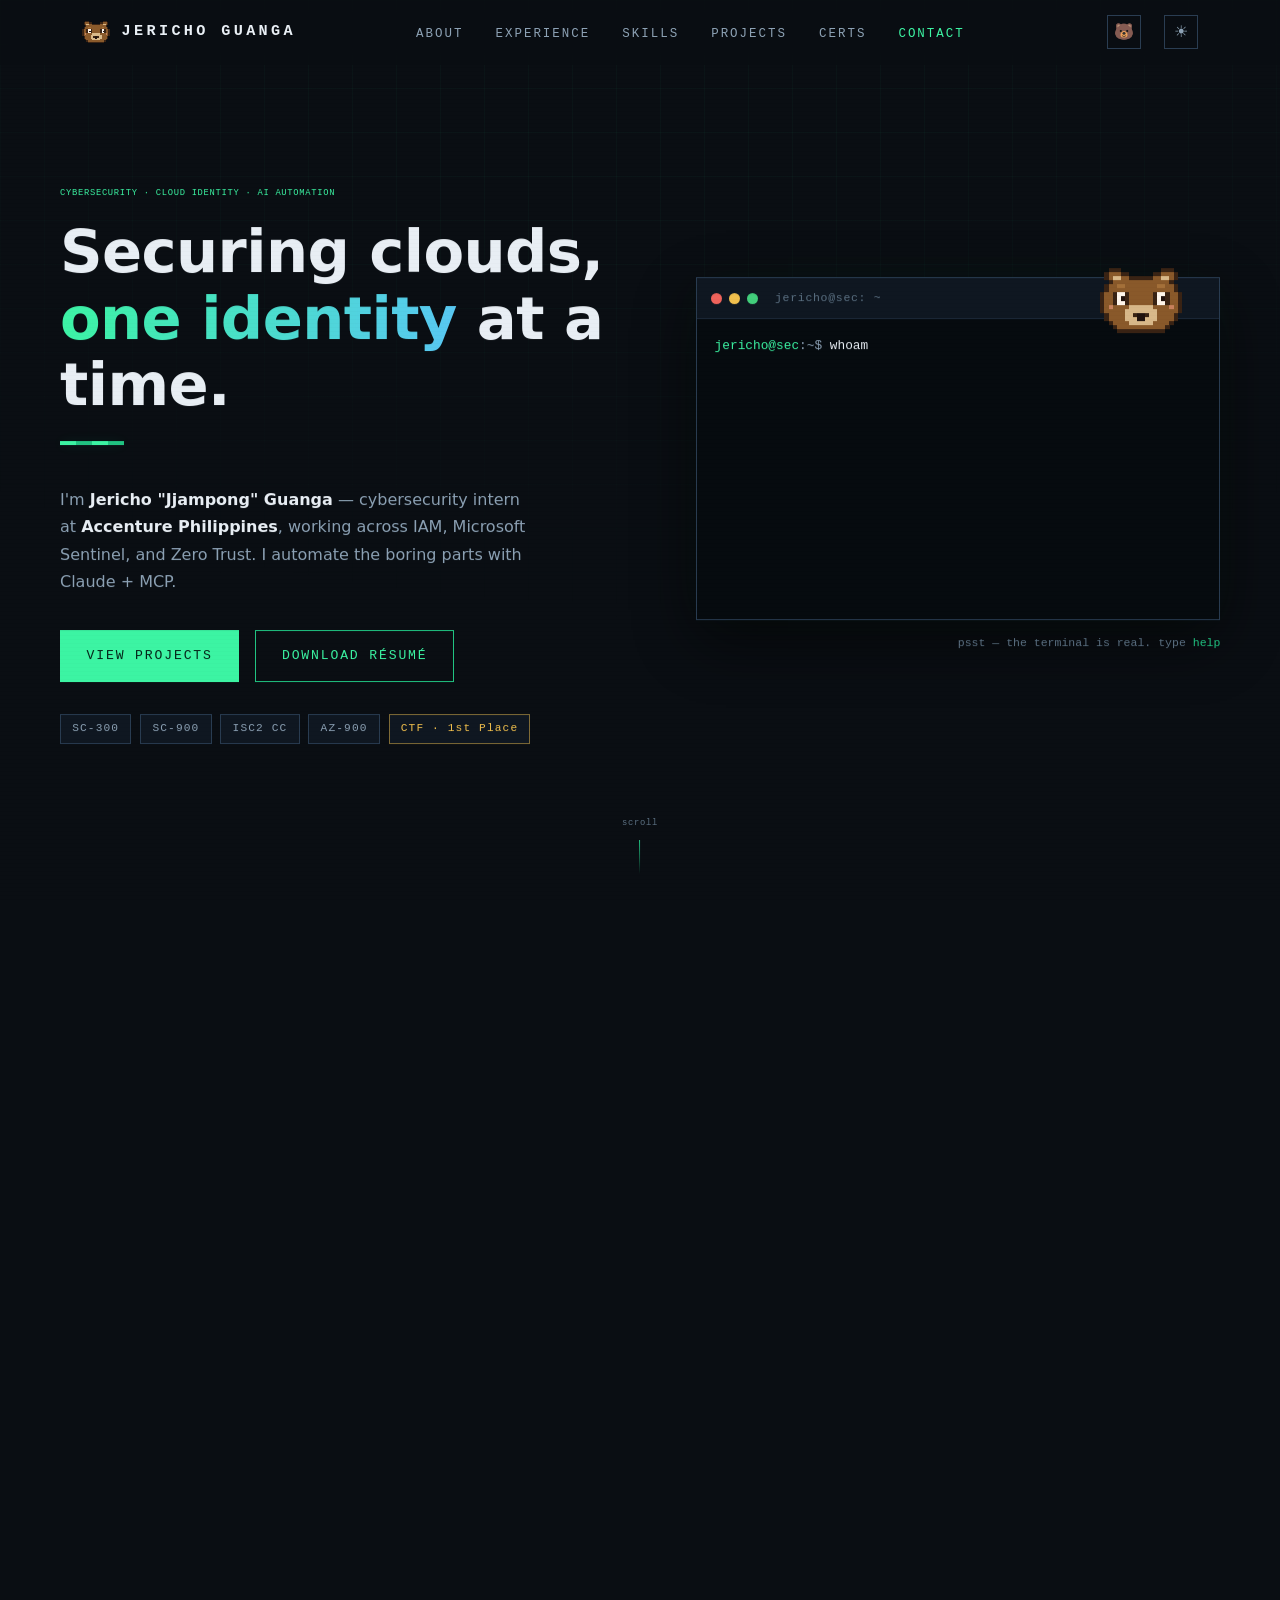
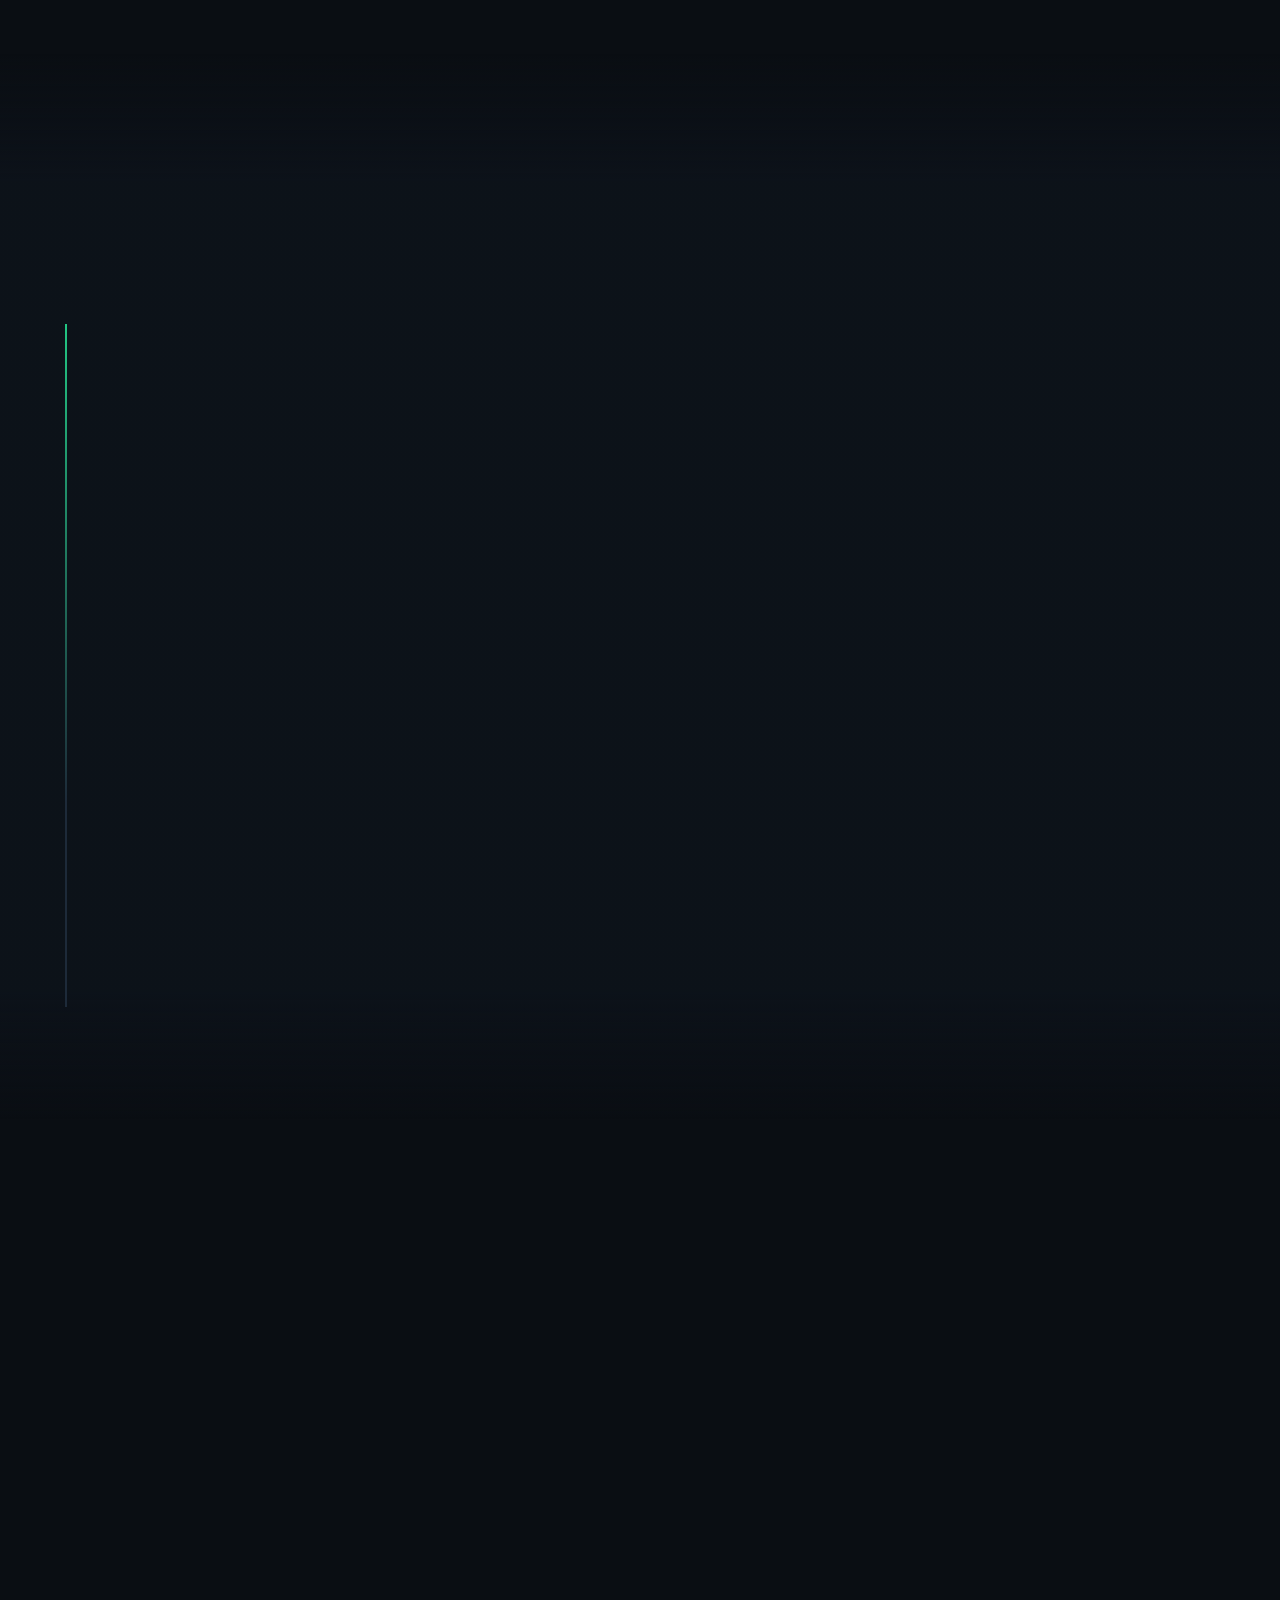
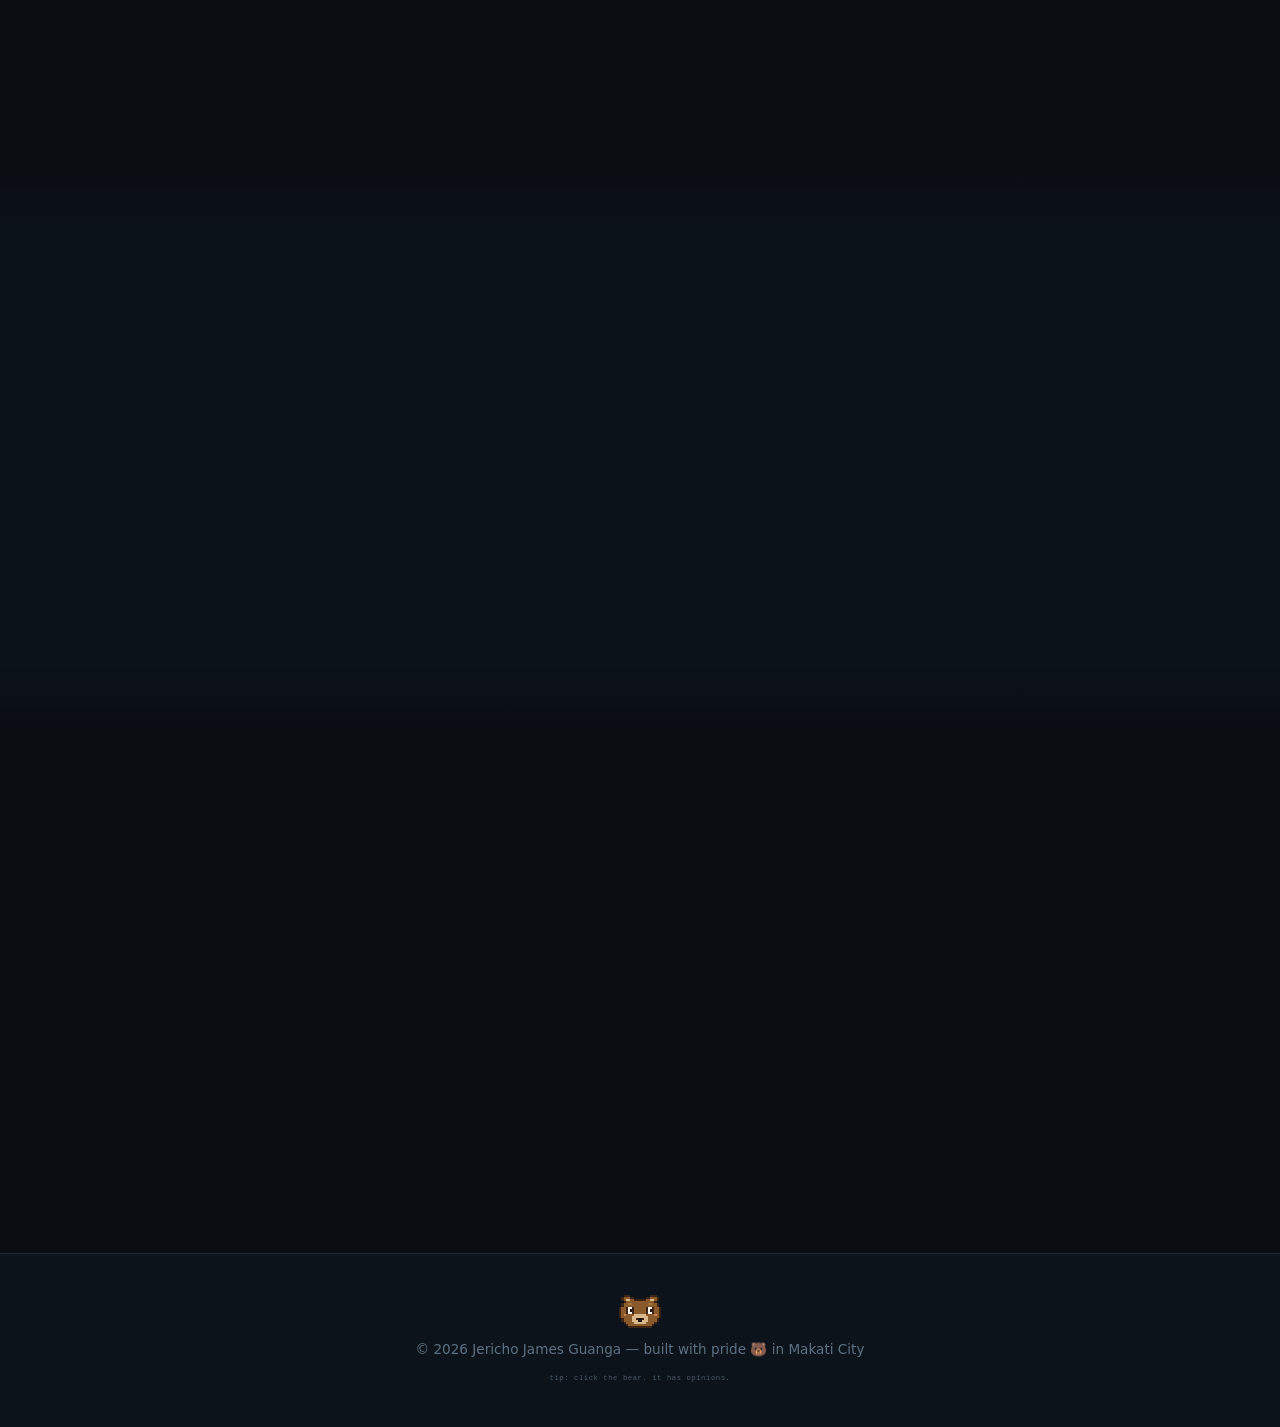
==== index.html @ cf37bfda "Update index.html" ====
<!DOCTYPE html>
<html lang="en">
<head>
  <meta charset="UTF-8" />
  <meta name="viewport" content="width=device-width, initial-scale=1.0" />

  <!-- security -->
  <meta http-equiv="Content-Security-Policy" content="default-src 'self'; script-src 'self'; style-src 'self' https://fonts.googleapis.com; font-src https://fonts.gstatic.com; img-src 'self' data: https://github.com https://avatars.githubusercontent.com; connect-src 'self'; object-src 'none'; base-uri 'self'; form-action 'none'; upgrade-insecure-requests" />
  <meta name="referrer" content="strict-origin-when-cross-origin" />

  <title>Jericho Guanga — Cybersecurity &amp; Cloud Identity</title>
  <meta name="description" content="Portfolio of Jericho James Guanga — cybersecurity professional focused on cloud identity, security operations, and AI automation. Accenture PH · Mapua University · SC-300 certified." />
  <meta name="theme-color" content="#0a0e13" />
  <link rel="canonical" href="https://newtonsuu.github.io/Portfolio_v2/" />
  <meta property="og:type" content="website" />
  <meta property="og:url" content="https://newtonsuu.github.io/Portfolio_v2/" />
  <meta property="og:title" content="Jericho Guanga — Cybersecurity Portfolio" />
  <meta property="og:description" content="Cloud identity, security operations, and AI automation. Guarded by a very serious pixel bear." />
  <meta property="og:image" content="https://github.com/newtonsuu.png?size=400" />
  <meta name="twitter:card" content="summary" />

  <link rel="preconnect" href="https://fonts.googleapis.com" />
  <link rel="preconnect" href="https://fonts.gstatic.com" crossorigin />
  <link href="https://fonts.googleapis.com/css2?family=Space+Grotesk:wght@300;400;500;600;700&family=JetBrains+Mono:ital,wght@0,400;0,500;0,700;1,400&family=Press+Start+2P&display=swap" rel="stylesheet" />

  <link rel="icon" id="favicon" href="data:image/svg+xml,%3Csvg xmlns='http://www.w3.org/2000/svg' viewBox='0 0 8 8' shape-rendering='crispEdges'%3E%3Crect x='0' y='0' width='2' height='2' fill='%238a5a2b'/%3E%3Crect x='6' y='0' width='2' height='2' fill='%238a5a2b'/%3E%3Crect x='1' y='1' width='6' height='6' fill='%238a5a2b'/%3E%3Crect x='2' y='4' width='4' height='3' fill='%23d9b98a'/%3E%3Crect x='2' y='3' width='1' height='1' fill='%23221410'/%3E%3Crect x='5' y='3' width='1' height='1' fill='%23221410'/%3E%3Crect x='3' y='5' width='2' height='1' fill='%23221410'/%3E%3C/svg%3E" />

  <link rel="stylesheet" href="styles.css" />
</head>
<body>

  <a class="skip-link" href="#about">Skip to content</a>

  <!-- ambient background -->
  <div class="bg-grid" aria-hidden="true"></div>
  <canvas id="particles" aria-hidden="true"></canvas>
  <div class="scanline" aria-hidden="true"></div>

  <!-- ============ NAVBAR ============ -->
  <header class="navbar" id="navbar">
    <nav class="nav-inner">
      <a href="#top" class="nav-logo">
        <span class="nav-crab" id="navCrab" aria-hidden="true"></span>
        <span class="nav-name">JERICHO&nbsp;GUANGA</span>
      </a>
      <ul class="nav-links">
        <li><a href="#about">About</a></li>
        <li><a href="#experience">Experience</a></li>
        <li><a href="#skills">Skills</a></li>
        <li><a href="#projects">Projects</a></li>
        <li><a href="#certs">Certs</a></li>
        <li><a href="#contact" class="nav-cta">Contact</a></li>
      </ul>
      <div class="nav-right">
        <button class="theme-toggle" id="mascotToggle" aria-label="Switch mascot">🐻</button>
        <button class="theme-toggle" id="themeToggle" aria-label="Switch to light mode">☀</button>
        <button class="nav-burger" id="navBurger" aria-label="Open menu" aria-expanded="false">
          <span></span><span></span><span></span>
        </button>
      </div>
    </nav>
    <div class="nav-mobile" id="navMobile">
      <a href="#about">About</a>
      <a href="#experience">Experience</a>
      <a href="#skills">Skills</a>
      <a href="#projects">Projects</a>
      <a href="#certs">Certs</a>
      <a href="#contact">Contact</a>
    </div>
  </header>

  <main id="top">

    <!-- ============ HERO ============ -->
    <section class="hero">
      <div class="hero-inner">
        <div class="hero-copy reveal">
          <p class="eyebrow pixel-font">Cybersecurity · Cloud Identity · AI Automation</p>
          <h1 class="hero-title">
            Securing clouds,<br />
            <span class="accent-gradient">one identity</span> at a time.
          </h1>
          <div class="divider" aria-hidden="true"></div>
          <p class="hero-sub">
            I'm <strong>Jericho "Jjampong" Guanga</strong> — cybersecurity intern at
            <strong>Accenture Philippines</strong>, working across IAM, Microsoft Sentinel,
            and Zero Trust. I automate the boring parts with Claude&nbsp;+&nbsp;MCP.
          </p>
          <div class="hero-ctas">
            <a href="#projects" class="btn btn-primary">View Projects</a>
            <a href="assets/Jericho-Guanga-Resume.pdf" class="btn btn-outline" download>Download Résumé</a>
          </div>
          <div class="hero-badges">
            <span class="badge">SC-300</span>
            <span class="badge">SC-900</span>
            <span class="badge">ISC2 CC</span>
            <span class="badge">AZ-900</span>
            <span class="badge badge-gold">CTF · 1st Place</span>
          </div>
        </div>

        <div class="hero-terminal reveal reveal-delay-1">
          <!-- the lion lives here, perched on the terminal -->
          <div class="crab-wrap" id="crabWrap">
            <div class="crab-bubble" id="crabBubble" role="status">rawr. 🐻</div>
            <div class="crab" id="crab" title="click me!"></div>
          </div>

          <div class="terminal" id="terminal">
            <div class="terminal-bar">
              <span class="t-dot t-red"></span>
              <span class="t-dot t-yellow"></span>
              <span class="t-dot t-green"></span>
              <span class="terminal-title">jericho@sec: ~</span>
            </div>
            <div class="terminal-body" id="terminalBody" tabindex="0" aria-label="Interactive terminal. Type help for commands."></div>
          </div>
          <p class="terminal-hint">psst — the terminal is real. type <code>help</code></p>
        </div>
      </div>

      <a class="scroll-indicator" href="#about" aria-label="Scroll to About">
        <span class="pixel-font">scroll</span>
        <span class="scroll-line"></span>
      </a>
    </section>

    <!-- ============ ABOUT ============ -->
    <section class="section" id="about">
      <div class="section-inner">
        <p class="eyebrow pixel-font reveal">&gt; whoami</p>
        <h2 class="section-title reveal">About</h2>
        <div class="divider reveal" aria-hidden="true"></div>

        <div class="about-grid">
          <div class="about-text reveal">
            <p>
              I'm a cybersecurity professional based in <strong>Makati City, Philippines</strong>, 
              currently completing the <strong>Cyber Mastery Program at Accenture</strong>,
              where I build AI-powered automations for cybersecurity workflows.
            </p>
            <p> 
              I build <strong>AI-powered security agents</strong> by connecting <strong>Anthropic Claude</strong>
              with <strong>Model Context Protocol (MCP)</strong> servers, Entra ID, Microsoft Graph, and Microsoft Sentinel. 
              These agents help automate access reviews, generate alert summaries, perform administrative checks, and support security investigations. 
            </p>
            <p> Outside cybersecurity, I compete in CTFs, including a <strong>1st-place finish</strong> 
              involving OSINT and video steganography, build side projects, and unwind with <strong>Stardew Valley</strong>. 
              I enjoy solving complex problems and turning ideas into practical security tools. 
            </p>
          </div>

          <aside class="about-card reveal reveal-delay-1">
            <img src="https://github.com/newtonsuu.png?size=160" alt="Jericho's GitHub avatar" class="about-avatar" width="80" height="80" loading="lazy" />
            <ul class="about-facts">
              <li><span class="fact-k">base</span><span>Makati City, PH 🇵🇭</span></li>
              <li><span class="fact-k">role</span><span>Cybersecurity Intern @ Accenture</span></li>
              <li><span class="fact-k">edu</span><span>BS IT — Mapúa University '26</span></li>
              <li><span class="fact-k">github</span><span><a href="https://github.com/newtonsuu" target="_blank" rel="noopener noreferrer">@newtonsuu</a></span></li>
              <li><span class="fact-k">linkedin</span><span><a href="https://www.linkedin.com/in/jerichoguanga/" target="_blank" rel="noopener noreferrer">/in/jerichoguanga</a></span></li>
              <li><span class="fact-k">stack</span><span>Azure · Entra ID · Sentinel · Python</span></li>
              <li><span class="fact-k">status</span><span class="status-ok">● open to opportunities</span></li>
            </ul>
          </aside>
        </div>
      </div>
    </section>

    <!-- ============ EXPERIENCE ============ -->
    <section class="section section-alt" id="experience">
      <div class="section-inner">
        <p class="eyebrow pixel-font reveal">&gt; cat experience.log</p>
        <h2 class="section-title reveal">Experience</h2>
        <div class="divider reveal" aria-hidden="true"></div>

        <div class="timeline">
          <article class="timeline-item reveal">
            <div class="timeline-marker" aria-hidden="true"></div>
            <div class="timeline-card">
              <div class="timeline-head">
                <h3>Cybersecurity Intern — Cyber Mastery Program</h3>
                <span class="timeline-when">Feb 2026 — Present</span>
              </div>
              <p class="timeline-org">Accenture Philippines</p>
              <ul>
                <li>IAM operations: user provisioning, RBAC role assignments, and access validation in Azure &amp; Entra ID.</li>
                <li>Implemented Zero Trust and least-privilege via Conditional Access policies and identity governance.</li>
                <li>Monitored and triaged Sentinel alerts, running KQL log analysis for incident response and escalation.</li>
                <li>Supported identity security reviews and cloud administration aligned with SOC &amp; IAM responsibilities.</li>
              </ul>
              <div class="tags">
                <span>Entra ID</span><span>Sentinel</span><span>KQL</span><span>Zero Trust</span><span>RBAC</span>
              </div>
            </div>
          </article>

          <article class="timeline-item reveal">
            <div class="timeline-marker" aria-hidden="true"></div>
            <div class="timeline-card">
              <div class="timeline-head">
                <h3>Sponsorship Committee — Central Student Council</h3>
                <span class="timeline-when">2024 — 2025</span>
              </div>
              <p class="timeline-org">Mapúa University</p>
              <ul>
                <li>Researched and pitched 10+ sponsorships, securing partners that funded major student events.</li>
                <li>Managed deliverables, tracked commitments, and produced post-event sponsor reports.</li>
              </ul>
            </div>
          </article>

          <article class="timeline-item reveal">
            <div class="timeline-marker" aria-hidden="true"></div>
            <div class="timeline-card">
              <div class="timeline-head">
                <h3>Student Adviser — School of IT</h3>
                <span class="timeline-when">2024</span>
              </div>
              <p class="timeline-org">Mapúa University</p>
              <ul>
                <li>Mentored 15+ students in programming, networking, and IT fundamentals.</li>
              </ul>
            </div>
          </article>
        </div>
      </div>
    </section>

    <!-- ============ SKILLS ============ -->
    <section class="section" id="skills">
      <div class="section-inner">
        <p class="eyebrow pixel-font reveal">&gt; inventory --equipped</p>
        <h2 class="section-title reveal">Skill Loadout</h2>
        <div class="divider reveal" aria-hidden="true"></div>

        <div class="skills-grid">
          <div class="skill-card reveal">
            <h3><span class="skill-icon">☁️</span> Cloud &amp; Identity</h3>
            <div class="chips">
              <span>Microsoft Azure</span><span>Entra ID</span><span>Microsoft 365</span>
              <span>RBAC</span><span>Conditional Access</span><span>Identity Governance</span>
            </div>
          </div>
          <div class="skill-card reveal reveal-delay-1">
            <h3><span class="skill-icon">🛡️</span> Security Operations</h3>
            <div class="chips">
              <span>Microsoft Sentinel</span><span>KQL</span><span>Log Analysis</span>
              <span>Alert Triage</span><span>Incident Response</span><span>Threat Detection</span>
              <span>Zero Trust</span><span>IAM</span>
            </div>
          </div>
          <div class="skill-card reveal reveal-delay-2">
            <h3><span class="skill-icon">🤖</span> AI &amp; Automation</h3>
            <div class="chips">
              <span>Anthropic Claude</span><span>MCP Servers</span><span>AI Agent Workflows</span>
              <span>Microsoft Graph API</span><span>Gemini AI</span><span>Prompt Engineering</span>
            </div>
          </div>
          <div class="skill-card reveal reveal-delay-1">
            <h3><span class="skill-icon">⚙️</span> Development</h3>
            <div class="chips">
              <span>Python</span><span>Java</span><span>JavaScript</span><span>SQL / PostgreSQL</span>
              <span>React</span><span>Supabase</span><span>REST APIs</span><span>Git</span>
            </div>
          </div>
          <div class="skill-card reveal reveal-delay-2">
            <h3><span class="skill-icon">🌐</span> Networking</h3>
            <div class="chips">
              <span>VLANs</span><span>Routing &amp; Switching</span><span>Network Fundamentals</span>
            </div>
          </div>
          <div class="skill-card skill-card-ctf reveal reveal-delay-3">
            <h3><span class="skill-icon">🚩</span> CTF Toolkit</h3>
            <div class="chips">
              <span>OSINT</span><span>Google Dorking</span><span>Steganography</span><span>Kali Linux</span>
            </div>
          </div>
        </div>
      </div>
    </section>

    <!-- ============ CTF BANNER ============ -->
    <section class="ctf-banner reveal">
      <div class="ctf-inner">
        <div class="ctf-flag pixel-font" aria-hidden="true">🚩</div>
        <div>
          <p class="eyebrow pixel-font">achievement unlocked</p>
          <h2 class="ctf-title">Capture The Flag — 1st Place</h2>
          <p class="ctf-sub">
            K1RA Cybersecurity Group, Mapúa University · 2025 — OSINT and Google dorking through
            web-exploitation challenges, then pulled encoded payloads out of <em>video steganography</em>
            with Kali Linux to decode the final flag.
          </p>
        </div>
      </div>
    </section>

    <!-- ============ PROJECTS ============ -->
    <section class="section" id="projects">
      <div class="section-inner">
        <p class="eyebrow pixel-font reveal">&gt; ls ~/projects</p>
        <h2 class="section-title reveal">Projects</h2>
        <div class="divider reveal" aria-hidden="true"></div>

        <div class="projects-grid">
          <article class="project-card featured reveal">
            <p class="project-type">AI × Security</p>
            <h3>Claude MCP Security Automation</h3>
            <p>
              AI agent workflows connecting Anthropic Claude + MCP servers to Entra ID, Microsoft Graph,
              Sentinel, and M365 — auto-generating access reports, alert summaries, and admin checks that
              used to be manual.
            </p>
            <div class="tags"><span>Claude</span><span>MCP</span><span>Graph API</span><span>Sentinel</span></div>
            <div class="project-links"><span class="project-note">internal tooling · 2026</span></div>
          </article>

          <article class="project-card reveal reveal-delay-1">
            <p class="project-type">Security Case Study</p>
            <h3>Trade Portal IAM Simulation</h3>
            <p>
              Educational mock-up of a legacy trade portal used as a cybersecurity case study —
              demonstrating IAM weaknesses in old systems and how to harden them.
            </p>
            <div class="tags"><span>JavaScript</span><span>IAM</span><span>Legacy Systems</span></div>
            <div class="project-links">
              <a href="https://github.com/newtonsuu/trade-portal-iam-simulation" target="_blank" rel="noopener noreferrer">GitHub ↗</a>
            </div>
          </article>

          <article class="project-card reveal reveal-delay-2">
            <p class="project-type">AI E-Learning</p>
            <h3>Smart Recall</h3>
            <p>
              AI-powered study app: generates material with Gemini and schedules spaced repetition.
              React front end, Supabase/PostgreSQL schema and analytics designed by me.
            </p>
            <div class="tags"><span>React</span><span>Supabase</span><span>Gemini</span><span>TypeScript</span></div>
            <div class="project-links">
              <a href="https://smart-recall-phi.vercel.app/" target="_blank" rel="noopener noreferrer">Live ↗</a>
              <a href="https://github.com/newtonsuu/SmartRecall" target="_blank" rel="noopener noreferrer">GitHub ↗</a>
            </div>
          </article>

          <article class="project-card reveal">
            <p class="project-type">Python Tooling</p>
            <h3>Gmail Backup</h3>
            <p>
              Archives Gmail by label into folders with a resumable SQLite index and Excel export —
              built for real backup hygiene, survives interruptions.
            </p>
            <div class="tags"><span>Python</span><span>SQLite</span><span>Gmail API</span></div>
            <div class="project-links">
              <a href="https://github.com/newtonsuu/gmail-backup" target="_blank" rel="noopener noreferrer">GitHub ↗</a>
            </div>
          </article>

          <article class="project-card reveal reveal-delay-1">
            <p class="project-type">Mobile Health</p>
            <h3>DermaTrack — Acne</h3>
            <p>
              My rendition of DermaTrack focused on acne tracking — photo-based progress logging
              built with Flutter.
            </p>
            <div class="tags"><span>Dart</span><span>Flutter</span><span>Supabase</span></div>
            <div class="project-links">
              <a href="https://github.com/newtonsuu/dermatrack-acne" target="_blank" rel="noopener noreferrer">GitHub ↗</a>
            </div>
          </article>

          <article class="project-card reveal reveal-delay-2">
            <p class="project-type">Just for Fun</p>
            <h3>FLAMES</h3>
            <p>
              The classic name-compatibility calculator, resurrected in PHP with the letter-matching
              algorithm everyone played in grade school. Peak engineering.
            </p>
            <div class="tags"><span>PHP</span><span>Algorithms</span><span>Nostalgia</span></div>
            <div class="project-links">
              <a href="https://github.com/newtonsuu/FLAMES" target="_blank" rel="noopener noreferrer">GitHub ↗</a>
            </div>
          </article>
        </div>

        <p class="projects-more reveal">
          more on <a href="https://github.com/newtonsuu?tab=repositories" target="_blank" rel="noopener noreferrer">github.com/newtonsuu →</a>
        </p>
      </div>
    </section>

    <!-- ============ CERTIFICATIONS ============ -->
    <section class="section section-alt" id="certs">
      <div class="section-inner">
        <p class="eyebrow pixel-font reveal">&gt; sudo verify --all</p>
        <h2 class="section-title reveal">Certifications</h2>
        <div class="divider reveal" aria-hidden="true"></div>

        <div class="certs-grid">
          <div class="cert-card reveal">
            <p class="cert-code">SC-300</p>
            <h3>Identity &amp; Access Administrator Associate</h3>
            <p class="cert-meta">Microsoft · May 2026</p>
          </div>
          <div class="cert-card reveal reveal-delay-1">
            <p class="cert-code">SC-900</p>
            <h3>Security, Compliance &amp; Identity Fundamentals</h3>
            <p class="cert-meta">Microsoft · May 2026</p>
          </div>
          <div class="cert-card reveal reveal-delay-2">
            <p class="cert-code">CC</p>
            <h3>Certified in Cybersecurity</h3>
            <p class="cert-meta">ISC2 · Jul 2025</p>
          </div>
          <div class="cert-card reveal reveal-delay-1">
            <p class="cert-code">AZ-900</p>
            <h3>Azure Fundamentals</h3>
            <p class="cert-meta">Microsoft · May 2024</p>
          </div>
          <div class="cert-card reveal reveal-delay-2">
            <p class="cert-code">OCI AI</p>
            <h3>AI Foundations Associate</h3>
            <p class="cert-meta">Oracle · Sep 2025</p>
          </div>
        </div>
      </div>
    </section>

    <!-- ============ CONTACT ============ -->
    <section class="section contact" id="contact">
      <div class="section-inner contact-inner">
        <p class="eyebrow pixel-font reveal">&gt; ping jericho</p>
        <h2 class="section-title reveal">Let's connect</h2>
        <div class="divider divider-center reveal" aria-hidden="true"></div>
        <p class="contact-sub reveal">
          Looking for someone who speaks both <strong>KQL</strong> and <strong id="mascotWord">bear</strong>?<br />
          I'm open to security operations, IAM, and AI-automation roles.
        </p>
        <div class="contact-ctas reveal">
          <a class="btn btn-primary" href="mailto:jericho.rguanga@hotmail.com">jericho.rguanga@hotmail.com</a>
          <a class="btn btn-outline" href="https://www.linkedin.com/in/jerichoguanga/" target="_blank" rel="noopener noreferrer">LinkedIn — jerichoguanga</a>
          <a class="btn btn-outline" href="https://github.com/newtonsuu" target="_blank" rel="noopener noreferrer">GitHub — @newtonsuu</a>
        </div>
      </div>
    </section>
  </main>

  <footer class="footer">
    <div class="footer-inner">
      <span class="footer-crab" id="footerCrab" aria-hidden="true"></span>
      <p>© 2026 Jericho James Guanga — built with pride <span id="footerEmoji">🐻</span> in Makati City</p>
      <p class="footer-tip pixel-font" id="footerTip">tip: click the bear. it has opinions.</p>
    </div>
  </footer>

  <script src="script.js"></script>
</body>
</html>
---- styles.css ----
/* ============================================================
   Jericho Guanga — portfolio
   dark cyber theme × golden lion warmth
   ============================================================ */

:root {
  --bg: #0a0e13;
  --bg-soft: #0d131b;
  --surface: #101822;
  --surface-2: #141e2a;
  --border: #1d2a39;
  --border-bright: #2a3d52;

  --text: #e9eff5;
  --muted: #8da2b5;
  --faint: #5c7183;

  --accent: #3df5a4;        /* cyber mint */
  --accent-dim: #22c583;
  --accent-glow: rgba(61, 245, 164, 0.14);
  --cyan: #5ac8f5;

  --crab: #e8603c;          /* mascot warmth */
  --crab-light: #f5936b;
  --gold: #f2c14e;

  --font-display: "Space Grotesk", system-ui, sans-serif;
  --font-mono: "JetBrains Mono", ui-monospace, monospace;
  --font-pixel: "Press Start 2P", monospace;

  --ease-smooth: cubic-bezier(0.22, 1, 0.36, 1);
}

* { margin: 0; padding: 0; box-sizing: border-box; }

html { scroll-behavior: smooth; }

body {
  background: var(--bg);
  color: var(--text);
  font-family: var(--font-display);
  font-size: 16px;
  line-height: 1.7;
  overflow-x: hidden;
}

::selection { background: rgba(61, 245, 164, 0.25); color: var(--text); }

::-webkit-scrollbar { width: 8px; }
::-webkit-scrollbar-track { background: var(--bg-soft); }
::-webkit-scrollbar-thumb { background: var(--border-bright); border-radius: 4px; }
::-webkit-scrollbar-thumb:hover { background: var(--accent-dim); }

a { color: var(--accent); text-decoration: none; transition: color 0.25s; }
a:hover { color: var(--crab-light); }

/* ---------- keyboard accessibility ---------- */
:focus-visible {
  outline: 2px solid var(--accent);
  outline-offset: 3px;
  border-radius: 2px;
}

.skip-link {
  position: fixed; top: -100px; left: 1rem; z-index: 200;
  padding: 0.6rem 1rem;
  background: var(--surface-2); color: var(--accent);
  border: 1px solid var(--accent);
  font-family: var(--font-mono); font-size: 0.85rem;
  transition: top 0.2s;
}
.skip-link:focus { top: 1rem; }

/* ---------- ambient background ---------- */
.bg-grid {
  position: fixed; inset: 0; z-index: -3;
  background-image:
    linear-gradient(rgba(61, 245, 164, 0.03) 1px, transparent 1px),
    linear-gradient(90deg, rgba(61, 245, 164, 0.03) 1px, transparent 1px);
  background-size: 44px 44px;
  mask-image: radial-gradient(ellipse 90% 70% at 50% 0%, black 30%, transparent 100%);
  -webkit-mask-image: radial-gradient(ellipse 90% 70% at 50% 0%, black 30%, transparent 100%);
}

#particles { position: fixed; inset: 0; z-index: -2; pointer-events: none; }

.scanline {
  position: fixed; inset: 0; z-index: 50; pointer-events: none;
  background: repeating-linear-gradient(
    to bottom, transparent 0px, transparent 3px, rgba(0, 0, 0, 0.045) 4px
  );
  opacity: 0.5;
}

/* ---------- typography helpers ---------- */
.pixel-font {
  font-family: var(--font-pixel);
  font-size: 0.55rem;
  letter-spacing: 0.08em;
  line-height: 1.9;
}

.eyebrow {
  color: var(--accent);
  text-transform: uppercase;
  margin-bottom: 1.1rem;
}

.section-title {
  font-size: clamp(2rem, 5vw, 3rem);
  font-weight: 600;
  letter-spacing: 0.02em;
  line-height: 1.15;
}

.divider {
  width: 64px; height: 4px; margin: 1.4rem 0 2.6rem;
  background:
    linear-gradient(90deg,
      var(--accent) 0 25%, var(--accent-dim) 25% 50%,
      var(--accent) 50% 75%, var(--accent-dim) 75% 100%);
  box-shadow: 0 0 14px var(--accent-glow);
  image-rendering: pixelated;
}
.divider-center { margin-left: auto; margin-right: auto; }

.accent-gradient {
  background: linear-gradient(100deg, var(--accent), var(--cyan));
  -webkit-background-clip: text;
  background-clip: text;
  color: transparent;
}

/* ---------- buttons ---------- */
.btn {
  display: inline-flex; align-items: center; justify-content: center; gap: 0.5rem;
  font-family: var(--font-mono); font-size: 0.82rem; font-weight: 500;
  text-transform: uppercase; letter-spacing: 0.14em;
  padding: 0.85rem 1.6rem; min-width: 170px;
  border: 1px solid transparent; cursor: pointer;
  transition: all 0.3s var(--ease-smooth);
  position: relative;
}

.btn-primary {
  background: var(--accent); color: #06251a; border-color: var(--accent);
  box-shadow: 0 0 0 rgba(61, 245, 164, 0);
}
.btn-primary:hover {
  background: #5ffab7; color: #06251a;
  box-shadow: 0 6px 28px rgba(61, 245, 164, 0.35);
  transform: translateY(-2px);
}

.btn-outline {
  background: transparent; color: var(--accent); border-color: var(--accent-dim);
}
.btn-outline:hover {
  background: var(--accent-glow); color: var(--accent);
  border-color: var(--accent); transform: translateY(-2px);
}

/* ---------- navbar ---------- */
.navbar {
  position: fixed; top: 0; left: 0; right: 0; z-index: 100;
  background: rgba(10, 14, 19, 0.72);
  backdrop-filter: blur(12px);
  -webkit-backdrop-filter: blur(12px);
  border-bottom: 1px solid transparent;
  transition: border-color 0.4s, background 0.4s;
}
.navbar.scrolled {
  background: rgba(10, 14, 19, 0.92);
  border-bottom-color: var(--border);
}

.nav-inner {
  max-width: 1160px; margin: 0 auto; padding: 0 1.4rem;
  height: 64px; display: flex; align-items: center; justify-content: space-between;
}

.nav-logo { display: flex; align-items: center; gap: 0.7rem; }
.nav-crab { display: inline-flex; width: 28px; height: 22px; }
.nav-crab svg { width: 100%; height: 100%; }
.nav-name {
  font-family: var(--font-mono); font-weight: 700; font-size: 0.95rem;
  letter-spacing: 0.22em; color: var(--text);
  transition: color 0.3s;
}
.nav-logo:hover .nav-name { color: var(--accent); }

.nav-links { display: flex; align-items: center; gap: 2rem; list-style: none; }
.nav-links a {
  font-family: var(--font-mono); font-size: 0.78rem;
  text-transform: uppercase; letter-spacing: 0.16em;
  color: var(--muted); position: relative;
}
.nav-links a::after {
  content: ""; position: absolute; left: 0; bottom: -6px;
  width: 0; height: 2px; background: var(--accent);
  transition: width 0.3s var(--ease-smooth);
}
.nav-links a:hover { color: var(--text); }
.nav-links a:hover::after { width: 100%; }
.nav-links .nav-cta { color: var(--accent); }

.theme-toggle {
  background: none;
  border: 1px solid var(--border-bright);
  color: var(--muted);
  font-size: 1rem; line-height: 1;
  width: 34px; height: 34px;
  cursor: pointer;
  margin-left: 1.4rem;
  transition: all 0.3s;
}
.theme-toggle:hover {
  color: var(--accent); border-color: var(--accent-dim);
  transform: rotate(20deg);
}

.nav-right { display: flex; align-items: center; }

.nav-burger {
  display: none; flex-direction: column; gap: 5px;
  background: none; border: none; cursor: pointer; padding: 6px;
  margin-left: 1rem;
}
.nav-burger span {
  width: 22px; height: 2px; background: var(--text);
  transition: transform 0.3s, opacity 0.3s;
}
.nav-burger.open span:nth-child(1) { transform: translateY(7px) rotate(45deg); }
.nav-burger.open span:nth-child(2) { opacity: 0; }
.nav-burger.open span:nth-child(3) { transform: translateY(-7px) rotate(-45deg); }

.nav-mobile {
  display: none; flex-direction: column;
  border-top: 1px solid var(--border);
  background: rgba(10, 14, 19, 0.97);
  max-height: 0; overflow: hidden; transition: max-height 0.4s var(--ease-smooth);
}
.nav-mobile.open { max-height: 320px; }
.nav-mobile a {
  padding: 0.9rem 1.4rem; font-family: var(--font-mono);
  font-size: 0.85rem; text-transform: uppercase; letter-spacing: 0.15em;
  color: var(--muted); border-bottom: 1px solid rgba(29, 42, 57, 0.5);
}
.nav-mobile a:hover { color: var(--accent); background: var(--surface); }

@media (max-width: 820px) {
  .nav-links { display: none; }
  .nav-burger { display: flex; }
  .nav-mobile { display: flex; }
}

/* ---------- hero ---------- */
.hero {
  min-height: 100svh;
  display: flex; flex-direction: column;
  align-items: center; justify-content: center;
  position: relative;
  padding: 110px 1.4rem 80px;
}

.hero-inner {
  max-width: 1160px; width: 100%;
  display: grid; grid-template-columns: 1.05fr 0.95fr;
  gap: 3.5rem; align-items: center;
}

.hero-title {
  font-size: clamp(2.3rem, 5.4vw, 3.7rem);
  font-weight: 600; line-height: 1.12; letter-spacing: -0.01em;
  margin-top: 0.4rem;
}

.hero-sub { color: var(--muted); max-width: 46ch; margin-bottom: 2.2rem; }
.hero-sub strong { color: var(--text); font-weight: 600; }

.hero-ctas { display: flex; flex-wrap: wrap; gap: 1rem; margin-bottom: 2rem; }

.hero-badges { display: flex; flex-wrap: wrap; gap: 0.55rem; }
.badge {
  font-family: var(--font-mono); font-size: 0.7rem; letter-spacing: 0.1em;
  padding: 0.3rem 0.7rem;
  border: 1px solid var(--border-bright); color: var(--muted);
  background: var(--surface);
  transition: all 0.3s;
}
.badge:hover { border-color: var(--accent-dim); color: var(--accent); transform: translateY(-2px); }
.badge-gold { border-color: rgba(242, 193, 78, 0.5); color: var(--gold); }
.badge-gold:hover { border-color: var(--gold); color: var(--gold); }

/* ---------- terminal ---------- */
.hero-terminal { position: relative; }

.terminal {
  background: rgba(8, 12, 17, 0.92);
  border: 1px solid var(--border-bright);
  box-shadow:
    0 20px 60px rgba(0, 0, 0, 0.55),
    0 0 40px rgba(61, 245, 164, 0.05);
  overflow: hidden;
}

.terminal-bar {
  display: flex; align-items: center; gap: 7px;
  padding: 0.65rem 0.9rem;
  background: var(--surface);
  border-bottom: 1px solid var(--border);
}
.t-dot { width: 11px; height: 11px; border-radius: 50%; }
.t-red { background: #f0645c; } .t-yellow { background: #f2c14e; } .t-green { background: #43cf7c; }
.terminal-title {
  margin-left: 0.6rem;
  font-family: var(--font-mono); font-size: 0.72rem;
  color: var(--faint); letter-spacing: 0.06em;
}

.terminal-body {
  font-family: var(--font-mono); font-size: 0.8rem; line-height: 1.75;
  padding: 1rem 1.1rem 1.2rem;
  min-height: 300px; max-height: 340px; overflow-y: auto;
  white-space: pre-wrap; word-break: break-word;
  outline: none; cursor: text;
}
.terminal-body::-webkit-scrollbar { width: 5px; }

.t-prompt { color: var(--accent); }
.t-cmd { color: var(--text); }
.t-out { color: var(--muted); }
.t-ok { color: var(--accent); }
.t-warn { color: var(--gold); }
.t-err { color: #f0645c; }
.t-crabline { color: var(--crab-light); }

.t-cursor {
  display: inline-block; width: 8px; height: 15px;
  background: var(--accent); vertical-align: -2px;
  animation: blink-cursor 1.05s steps(1) infinite;
}
@keyframes blink-cursor { 50% { opacity: 0; } }

.t-input {
  background: transparent; border: none; outline: none;
  font: inherit; color: var(--text);
  width: 60%; caret-color: var(--accent);
}

.terminal-hint {
  margin-top: 0.8rem; text-align: right;
  font-family: var(--font-mono); font-size: 0.72rem; color: var(--faint);
}
.terminal-hint code { color: var(--accent-dim); }

/* ---------- the lion ---------- */
.crab-wrap {
  position: absolute; top: -70px; right: 34px; z-index: 5;
  display: flex; flex-direction: column; align-items: center;
}

.crab {
  width: 84px; height: 65px;
  cursor: pointer;
  animation: crab-bob 3.2s ease-in-out infinite;
  transition: transform 0.2s;
  image-rendering: pixelated;
}
.crab svg { width: 100%; height: 100%; overflow: visible; }
.crab:hover { transform: scale(1.08); }
.crab.hop { animation: crab-hop 0.45s var(--ease-smooth); }

@keyframes crab-bob {
  0%, 100% { translate: 0 0; }
  50% { translate: 0 -5px; }
}
@keyframes crab-hop {
  0% { translate: 0 0; }
  40% { translate: 0 -18px; }
  100% { translate: 0 0; }
}

/* ear twitch + blink are driven per-group inside the svg */
.crab .claw-left,
.crab .claw-right,
.crab .eyes { transform-box: fill-box; }
.crab .claw-left { transform-origin: 50% 100%; animation: claw-wave 2.6s ease-in-out infinite; }
.crab .claw-right { transform-origin: 50% 100%; }
.crab.excited .claw-right { animation: claw-wave-r 0.7s ease-in-out 3; }
@keyframes claw-wave {
  0%, 78%, 100% { transform: rotate(0deg); }
  84% { transform: rotate(-12deg); }
  92% { transform: rotate(5deg); }
}
@keyframes claw-wave-r {
  0%, 100% { transform: rotate(0deg); }
  50% { transform: rotate(14deg); }
}
.crab .eyes { animation: crab-blink 4.7s steps(1) infinite; transform-origin: 50% 45%; }
@keyframes crab-blink {
  0%, 91%, 97%, 100% { transform: scaleY(1); }
  93%, 95% { transform: scaleY(0.12); }
}

.crab-bubble {
  font-family: var(--font-pixel); font-size: 0.68rem; line-height: 1.75;
  color: #2b1608;
  background: #fff6ec;
  border: 3px solid #4a2c12;
  box-shadow: 4px 4px 0 rgba(0, 0, 0, 0.35);
  padding: 0.75rem 1rem;
  margin-bottom: 12px;
  position: relative;
  opacity: 0; translate: 0 6px; pointer-events: none;
  transition: opacity 0.25s, translate 0.25s;
  width: max-content; max-width: min(320px, 74vw);
  text-align: center;
  white-space: normal;
}
.crab-bubble::after {
  content: ""; position: absolute; bottom: -10px; left: 50%; margin-left: -6px;
  border: 6px solid transparent; border-top-color: #4a2c12; border-bottom: none;
}
.crab-bubble.show { opacity: 1; translate: 0 0; }

/* mini lions for the party easter egg */
.mini-crab {
  position: fixed; z-index: 200; pointer-events: none;
  width: 36px; height: 28px; image-rendering: pixelated;
  animation: crab-fall linear forwards;
}
.mini-crab svg { width: 100%; height: 100%; }
@keyframes crab-fall {
  from { transform: translateY(-60px) rotate(0deg); }
  to { transform: translateY(110vh) rotate(360deg); }
}

/* footer + nav lions */
.footer-crab { display: inline-flex; width: 42px; height: 33px; margin-bottom: 0.6rem; }
.footer-crab svg { width: 100%; height: 100%; }

/* ---------- scroll indicator ---------- */
.scroll-indicator {
  position: absolute; bottom: 26px; left: 50%; transform: translateX(-50%);
  display: flex; flex-direction: column; align-items: center; gap: 8px;
  color: var(--faint); font-size: 0.5rem;
  transition: color 0.3s;
}
.scroll-indicator:hover { color: var(--accent); }
.scroll-line {
  width: 1px; height: 34px;
  background: linear-gradient(to bottom, var(--accent-dim), transparent);
  animation: scroll-pulse 2s ease-in-out infinite;
}
@keyframes scroll-pulse {
  0%, 100% { opacity: 0.4; transform: scaleY(0.7); transform-origin: top; }
  50% { opacity: 1; transform: scaleY(1); }
}

/* ---------- sections ---------- */
.section { padding: 6.5rem 1.4rem; position: relative; }
.section-alt {
  background: linear-gradient(to bottom, transparent, rgba(13, 19, 27, 0.85) 12%, rgba(13, 19, 27, 0.85) 88%, transparent);
}
.section-inner { max-width: 1160px; margin: 0 auto; }

/* ---------- about ---------- */
.about-grid {
  display: grid; grid-template-columns: 1.4fr 1fr; gap: 3rem; align-items: start;
}
.about-text p { color: var(--muted); margin-bottom: 1.2rem; max-width: 62ch; }
.about-text strong { color: var(--text); }

.about-card {
  background: var(--surface);
  border: 1px solid var(--border);
  padding: 1.6rem;
  position: relative;
  transition: border-color 0.4s, box-shadow 0.4s, transform 0.4s;
}
.about-card:hover {
  border-color: var(--accent-dim);
  box-shadow: 0 12px 40px rgba(0, 0, 0, 0.4), 0 0 24px var(--accent-glow);
  transform: translateY(-4px);
}
.about-avatar {
  width: 80px; height: 80px; border-radius: 4px;
  border: 2px solid var(--border-bright);
  margin-bottom: 1.2rem;
  image-rendering: auto;
}
.about-facts { list-style: none; font-family: var(--font-mono); font-size: 0.82rem; }
.about-facts li {
  display: flex; gap: 1rem; padding: 0.55rem 0;
  border-bottom: 1px dashed rgba(29, 42, 57, 0.8);
}
.about-facts li:last-child { border-bottom: none; }
.fact-k { color: var(--faint); min-width: 64px; text-transform: uppercase; font-size: 0.7rem; letter-spacing: 0.1em; padding-top: 2px; }
.status-ok { color: var(--accent); }

@media (max-width: 820px) {
  .about-grid { grid-template-columns: 1fr; }
}

/* ---------- experience timeline ---------- */
.timeline { position: relative; padding-left: 26px; }
.timeline::before {
  content: ""; position: absolute; left: 5px; top: 8px; bottom: 8px;
  width: 2px;
  background: linear-gradient(to bottom, var(--accent-dim), var(--border) 70%);
}
.timeline-item { position: relative; margin-bottom: 2.2rem; }
.timeline-item:last-child { margin-bottom: 0; }
.timeline-marker {
  position: absolute; left: -26px; top: 10px;
  width: 12px; height: 12px;
  background: var(--bg); border: 3px solid var(--accent);
  box-shadow: 0 0 12px var(--accent-glow);
}
.timeline-card {
  background: var(--surface);
  border: 1px solid var(--border);
  padding: 1.5rem 1.7rem;
  transition: border-color 0.4s, transform 0.4s, box-shadow 0.4s;
}
.timeline-card:hover {
  border-color: var(--border-bright);
  transform: translateX(6px);
  box-shadow: 0 10px 34px rgba(0, 0, 0, 0.35);
}
.timeline-head {
  display: flex; flex-wrap: wrap; justify-content: space-between;
  align-items: baseline; gap: 0.5rem;
}
.timeline-head h3 { font-size: 1.12rem; font-weight: 600; }
.timeline-when {
  font-family: var(--font-mono); font-size: 0.72rem;
  color: var(--accent); letter-spacing: 0.08em; text-transform: uppercase;
}
.timeline-org { color: var(--faint); font-size: 0.9rem; margin: 0.2rem 0 0.9rem; }
.timeline-card ul { list-style: none; }
.timeline-card li {
  color: var(--muted); font-size: 0.92rem;
  padding-left: 1.15rem; position: relative; margin-bottom: 0.45rem;
}
.timeline-card li::before {
  content: "▸"; position: absolute; left: 0; color: var(--accent-dim);
}

/* ---------- tags / chips ---------- */
.tags { display: flex; flex-wrap: wrap; gap: 0.45rem; margin-top: 1rem; }
.tags span {
  font-family: var(--font-mono); font-size: 0.68rem; letter-spacing: 0.06em;
  color: var(--cyan);
  background: rgba(90, 200, 245, 0.08);
  border: 1px solid rgba(90, 200, 245, 0.22);
  padding: 0.2rem 0.55rem;
}

/* ---------- skills ---------- */
.skills-grid {
  display: grid; grid-template-columns: repeat(3, 1fr); gap: 1.3rem;
}
.skill-card {
  background: var(--surface);
  border: 1px solid var(--border);
  padding: 1.5rem;
  transition: border-color 0.4s, transform 0.4s var(--ease-smooth), box-shadow 0.4s;
}
.skill-card:hover {
  border-color: var(--accent-dim);
  transform: translateY(-6px);
  box-shadow: 0 14px 40px rgba(0, 0, 0, 0.4), 0 0 20px var(--accent-glow);
}
.skill-card h3 {
  font-size: 1rem; font-weight: 600; margin-bottom: 1rem;
  display: flex; align-items: center; gap: 0.6rem;
}
.skill-icon { font-size: 1.15rem; }
.chips { display: flex; flex-wrap: wrap; gap: 0.45rem; }
.chips span {
  font-family: var(--font-mono); font-size: 0.72rem;
  color: var(--muted);
  background: var(--surface-2);
  border: 1px solid var(--border);
  padding: 0.28rem 0.6rem;
  transition: all 0.25s;
}
.chips span:hover {
  color: var(--accent); border-color: var(--accent-dim);
  translate: 0 -2px;
}
.skill-card-ctf { border-color: rgba(242, 193, 78, 0.3); }
.skill-card-ctf:hover { border-color: var(--gold); box-shadow: 0 14px 40px rgba(0,0,0,0.4), 0 0 20px rgba(242, 193, 78, 0.12); }

@media (max-width: 980px) { .skills-grid { grid-template-columns: repeat(2, 1fr); } }
@media (max-width: 620px) { .skills-grid { grid-template-columns: 1fr; } }

/* ---------- ctf banner ---------- */
.ctf-banner {
  margin: 2rem 1.4rem;
}
.ctf-inner {
  max-width: 1160px; margin: 0 auto;
  display: flex; align-items: center; gap: 2rem;
  background:
    linear-gradient(120deg, rgba(242, 193, 78, 0.07), rgba(232, 96, 60, 0.05)),
    var(--surface);
  border: 1px solid rgba(242, 193, 78, 0.35);
  padding: 2.2rem 2.5rem;
  position: relative; overflow: hidden;
}
.ctf-inner::before {
  content: ""; position: absolute; inset: 0;
  background: radial-gradient(600px 120px at 20% 0%, rgba(242, 193, 78, 0.1), transparent);
  pointer-events: none;
}
.ctf-flag { font-size: 2.6rem; animation: flag-wave 2.4s ease-in-out infinite; }
@keyframes flag-wave {
  0%, 100% { transform: rotate(-4deg); }
  50% { transform: rotate(6deg); }
}
.ctf-banner .eyebrow { color: var(--gold); margin-bottom: 0.6rem; }
.ctf-title { font-size: clamp(1.4rem, 3vw, 1.9rem); font-weight: 600; margin-bottom: 0.5rem; }
.ctf-sub { color: var(--muted); font-size: 0.95rem; max-width: 70ch; }
.ctf-sub em { color: var(--gold); font-style: normal; }

@media (max-width: 620px) {
  .ctf-inner { flex-direction: column; text-align: center; gap: 1rem; }
}

/* ---------- projects ---------- */
.projects-grid {
  display: grid; grid-template-columns: repeat(3, 1fr); gap: 1.3rem;
}
.project-card {
  background: var(--surface);
  border: 1px solid var(--border);
  padding: 1.7rem;
  display: flex; flex-direction: column;
  transition: border-color 0.4s, transform 0.45s var(--ease-smooth), box-shadow 0.45s;
  position: relative;
}
.project-card::before {
  content: ""; position: absolute; top: 0; left: 0; right: 0; height: 2px;
  background: linear-gradient(90deg, var(--accent), var(--cyan));
  transform: scaleX(0); transform-origin: left;
  transition: transform 0.45s var(--ease-smooth);
}
.project-card:hover::before { transform: scaleX(1); }
.project-card:hover {
  border-color: var(--border-bright);
  transform: translateY(-7px);
  box-shadow: 0 18px 48px rgba(0, 0, 0, 0.45);
}
.project-card.featured { border-color: rgba(61, 245, 164, 0.35); }

.project-type {
  font-family: var(--font-mono); font-size: 0.66rem;
  text-transform: uppercase; letter-spacing: 0.18em;
  color: var(--accent-dim); margin-bottom: 0.7rem;
}
.project-card h3 { font-size: 1.15rem; font-weight: 600; margin-bottom: 0.6rem; }
.project-card p { color: var(--muted); font-size: 0.9rem; flex: 1; }
.project-links {
  margin-top: 1.2rem; display: flex; gap: 1.2rem;
  font-family: var(--font-mono); font-size: 0.78rem; letter-spacing: 0.05em;
}
.project-note { color: var(--faint); font-family: var(--font-mono); font-size: 0.74rem; }
.projects-more {
  margin-top: 2.4rem; text-align: center;
  font-family: var(--font-mono); font-size: 0.85rem; color: var(--muted);
}

@media (max-width: 980px) { .projects-grid { grid-template-columns: repeat(2, 1fr); } }
@media (max-width: 620px) { .projects-grid { grid-template-columns: 1fr; } }

/* ---------- certs ---------- */
.certs-grid {
  display: grid; grid-template-columns: repeat(auto-fit, minmax(200px, 1fr)); gap: 1.2rem;
}
.cert-card {
  background: var(--surface);
  border: 1px solid var(--border);
  padding: 1.5rem;
  text-align: left;
  transition: all 0.4s var(--ease-smooth);
}
.cert-card:hover {
  border-color: var(--accent-dim);
  transform: translateY(-5px) ;
  box-shadow: 0 12px 36px rgba(0, 0, 0, 0.4), 0 0 18px var(--accent-glow);
}
.cert-code {
  font-family: var(--font-pixel); font-size: 0.72rem;
  color: var(--accent); margin-bottom: 0.9rem;
}
.cert-card h3 { font-size: 0.95rem; font-weight: 600; line-height: 1.45; margin-bottom: 0.7rem; }
.cert-meta { font-family: var(--font-mono); font-size: 0.72rem; color: var(--faint); }

/* ---------- contact ---------- */
.contact { padding-bottom: 7rem; }
.contact-inner { text-align: center; }
.contact .eyebrow { text-align: center; }
.contact-sub { color: var(--muted); margin-bottom: 2.4rem; }
.contact-sub strong { color: var(--text); }
.contact-ctas { display: flex; flex-wrap: wrap; gap: 1rem; justify-content: center; }
.contact-ctas .btn { text-transform: none; letter-spacing: 0.04em; }

/* ---------- footer ---------- */
.footer {
  border-top: 1px solid var(--border);
  background: var(--bg-soft);
  padding: 2.6rem 1.4rem;
}
.footer-inner {
  max-width: 1160px; margin: 0 auto; text-align: center;
  color: var(--faint); font-size: 0.85rem;
  display: flex; flex-direction: column; align-items: center;
}
.footer-tip { margin-top: 0.7rem; color: var(--faint); opacity: 0.75; font-size: 0.45rem; }

/* ---------- reveal transitions ---------- */
.reveal {
  opacity: 0;
  transform: translateY(28px);
  transition: opacity 0.9s var(--ease-smooth), transform 0.9s var(--ease-smooth);
  will-change: opacity, transform;
}
.reveal.visible { opacity: 1; transform: translateY(0); }
.reveal-delay-1 { transition-delay: 0.12s; }
.reveal-delay-2 { transition-delay: 0.24s; }
.reveal-delay-3 { transition-delay: 0.36s; }

/* ---------- hero responsive ---------- */
@media (max-width: 980px) {
  .hero-inner { grid-template-columns: 1fr; gap: 4.5rem; }
  .hero { padding-top: 130px; }
  .crab-wrap { right: 18px; }
}

/* ---------- reduced motion ---------- */
@media (prefers-reduced-motion: reduce) {
  html { scroll-behavior: auto; }
  *, *::before, *::after {
    animation-duration: 0.01ms !important;
    animation-iteration-count: 1 !important;
    transition-duration: 0.01ms !important;
  }
  .reveal { opacity: 1; transform: none; }
}

/* ============================================================
   LIGHT MODE — ancient egypt · sandstone & gold
   (assassin's creed origins energy)
   ============================================================ */
[data-theme="light"] {
  --bg: #e9d9ae;            /* sun-bleached sand */
  --bg-soft: #e2cf9c;
  --surface: #f3e7c6;       /* papyrus */
  --surface-2: #ecdcb2;
  --border: #c8ab6e;
  --border-bright: #ab8c4b;

  --text: #2e2011;          /* dark kohl brown */
  --muted: #6a5430;
  --faint: #8a7146;

  --accent: #9a7414;        /* pharaoh gold */
  --accent-dim: #7c5c10;
  --accent-glow: rgba(154, 116, 20, 0.18);
  --cyan: #16608f;          /* lapis lazuli */

  --gold: #8a5c0d;
}

/* sandstone grid + softer scanlines */
[data-theme="light"] .bg-grid {
  background-image:
    linear-gradient(rgba(122, 92, 16, 0.07) 1px, transparent 1px),
    linear-gradient(90deg, rgba(122, 92, 16, 0.07) 1px, transparent 1px);
}
[data-theme="light"] .scanline { opacity: 0.12; }
[data-theme="light"] #particles { opacity: 0.45; }

/* chrome */
[data-theme="light"] .navbar {
  background: rgba(233, 217, 174, 0.8);
}
[data-theme="light"] .navbar.scrolled {
  background: rgba(233, 217, 174, 0.95);
}
[data-theme="light"] .nav-mobile {
  background: rgba(243, 231, 198, 0.98);
}
[data-theme="light"] .section-alt {
  background: linear-gradient(to bottom, transparent, rgba(214, 191, 138, 0.55) 12%, rgba(214, 191, 138, 0.55) 88%, transparent);
}

/* buttons keep contrast on gold */
[data-theme="light"] .btn-primary {
  background: var(--accent); color: #fdf6e0; border-color: var(--accent);
}
[data-theme="light"] .btn-primary:hover {
  background: #b8901e; color: #fdf6e0;
  box-shadow: 0 6px 28px rgba(154, 116, 20, 0.4);
}

/* the terminal stays dark — even in the desert, terminals are night creatures */

[data-theme="light"] ::selection { background: rgba(154, 116, 20, 0.3); }
[data-theme="light"] ::-webkit-scrollbar-track { background: var(--bg-soft); }

/* softer card shadows on sand */
[data-theme="light"] .skill-card:hover,
[data-theme="light"] .about-card:hover,
[data-theme="light"] .cert-card:hover,
[data-theme="light"] .project-card:hover {
  box-shadow: 0 14px 36px rgba(90, 66, 20, 0.25), 0 0 20px var(--accent-glow);
}
[data-theme="light"] .timeline-card:hover {
  box-shadow: 0 10px 30px rgba(90, 66, 20, 0.2);
}
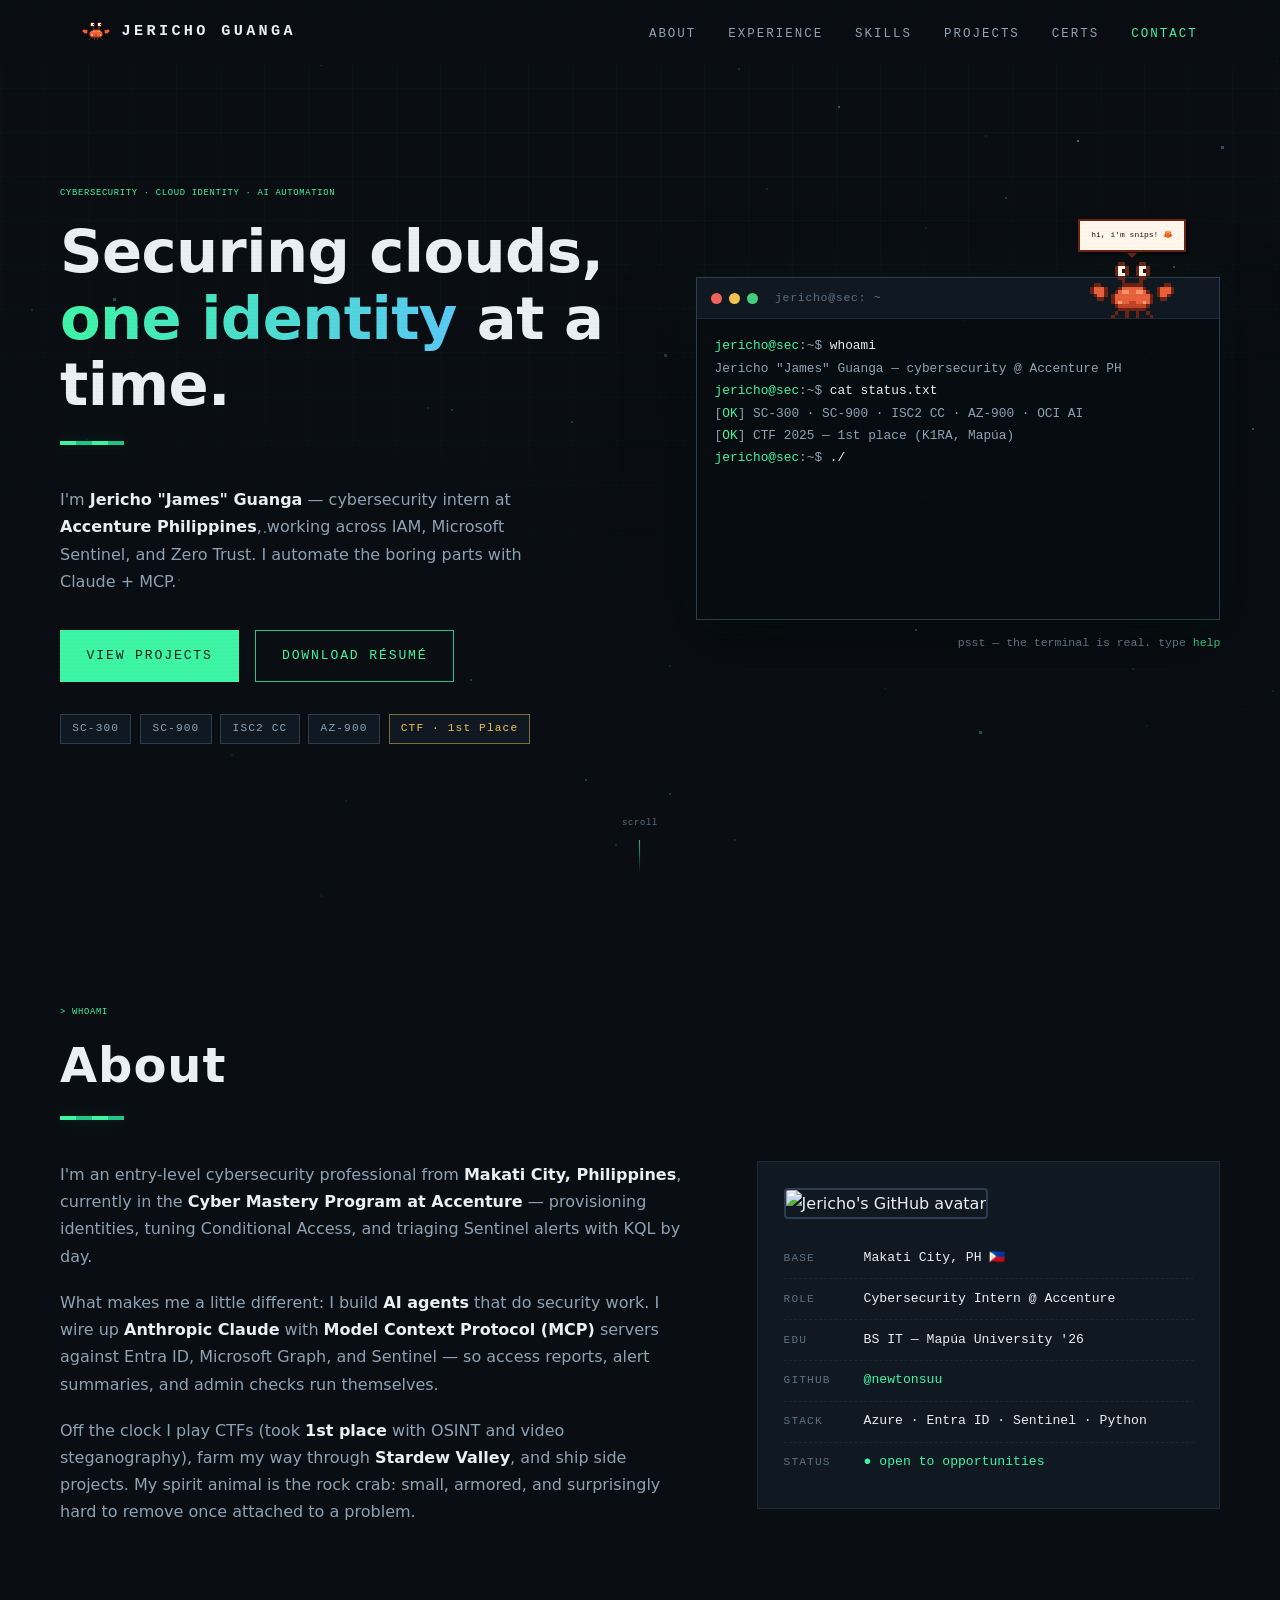
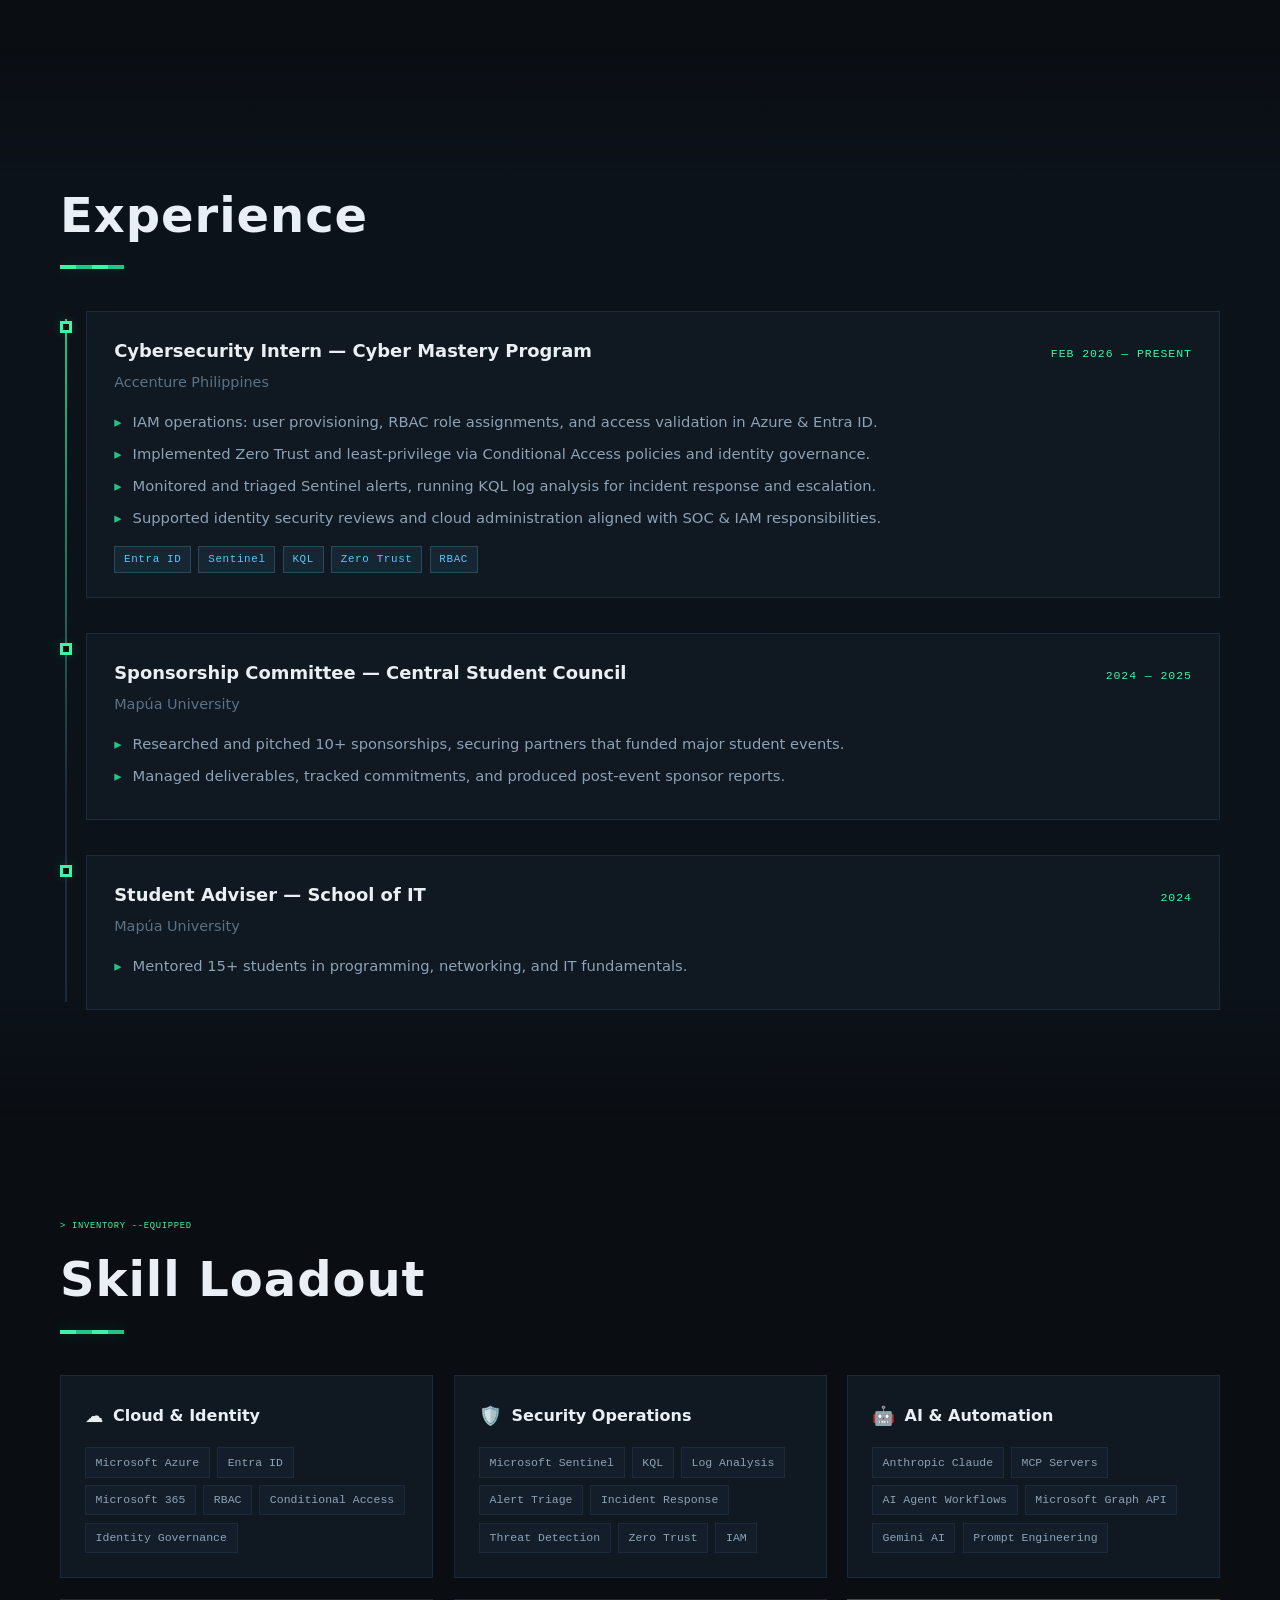
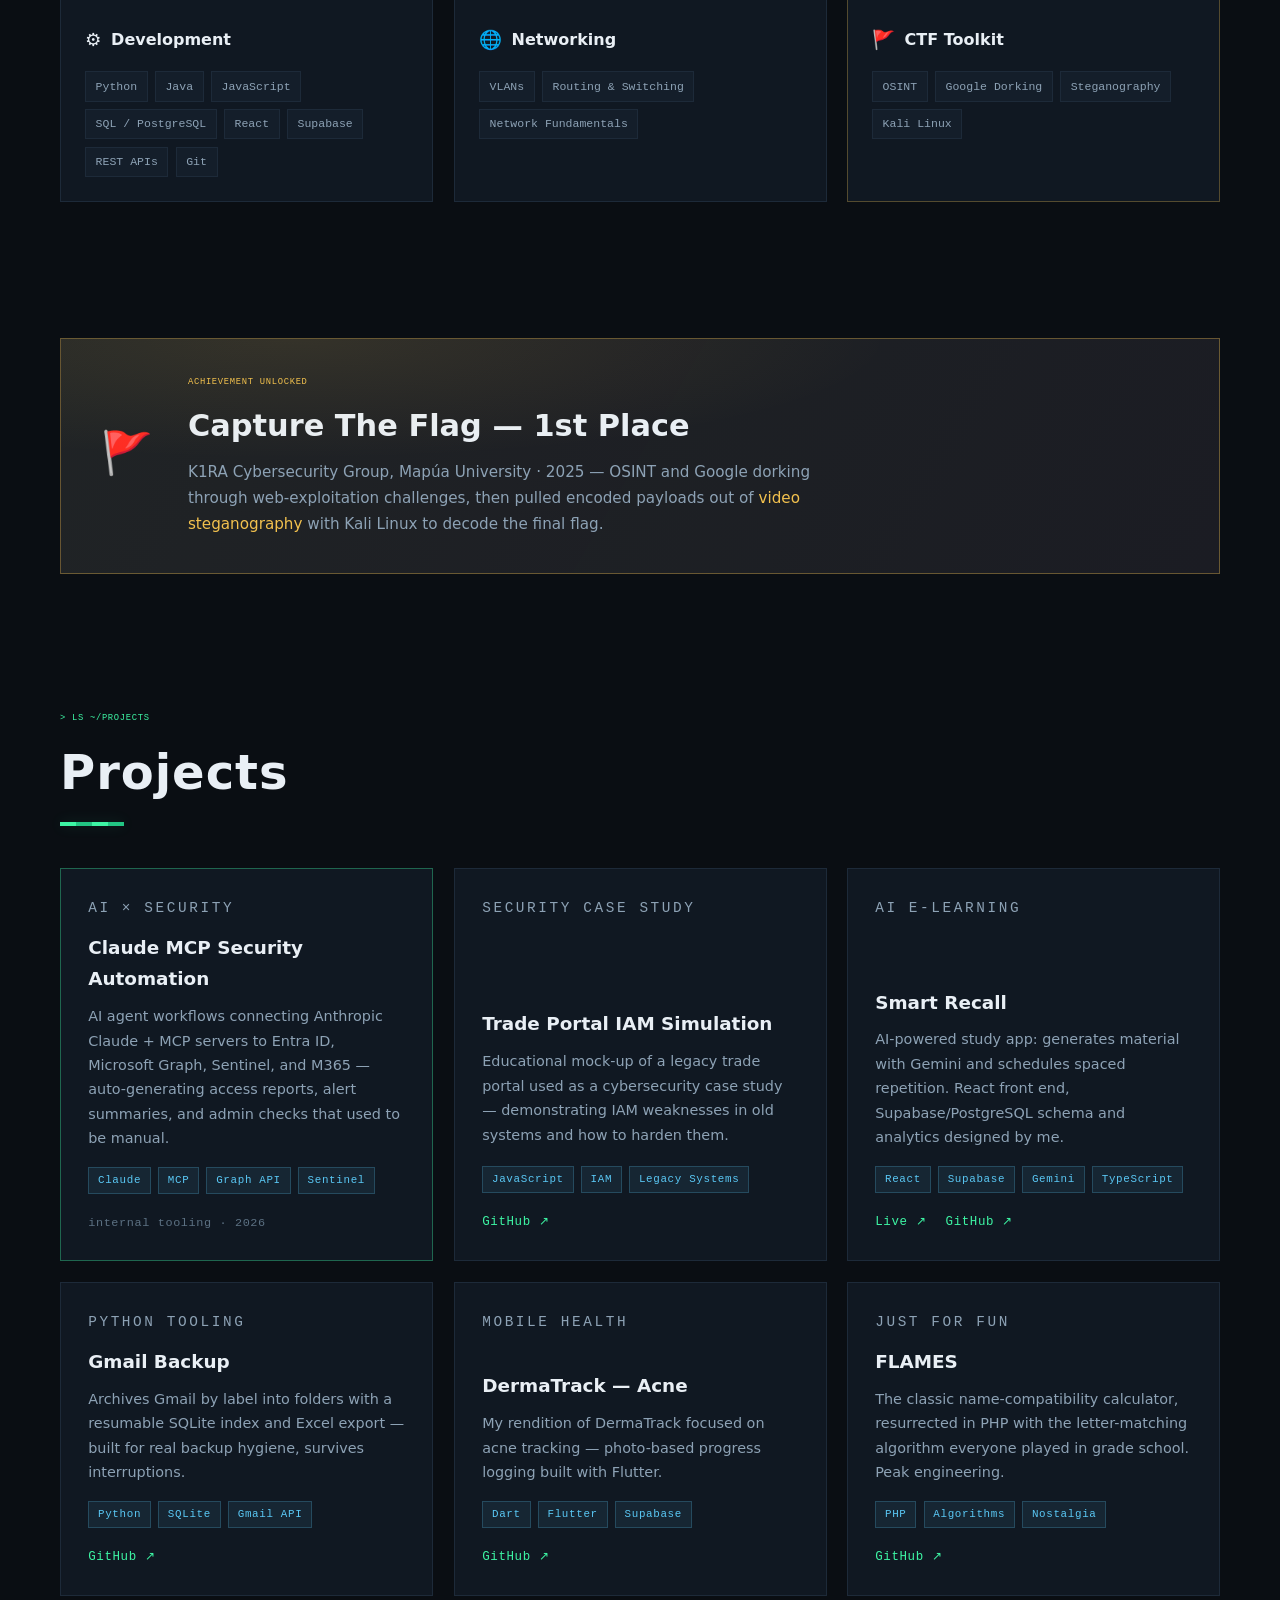
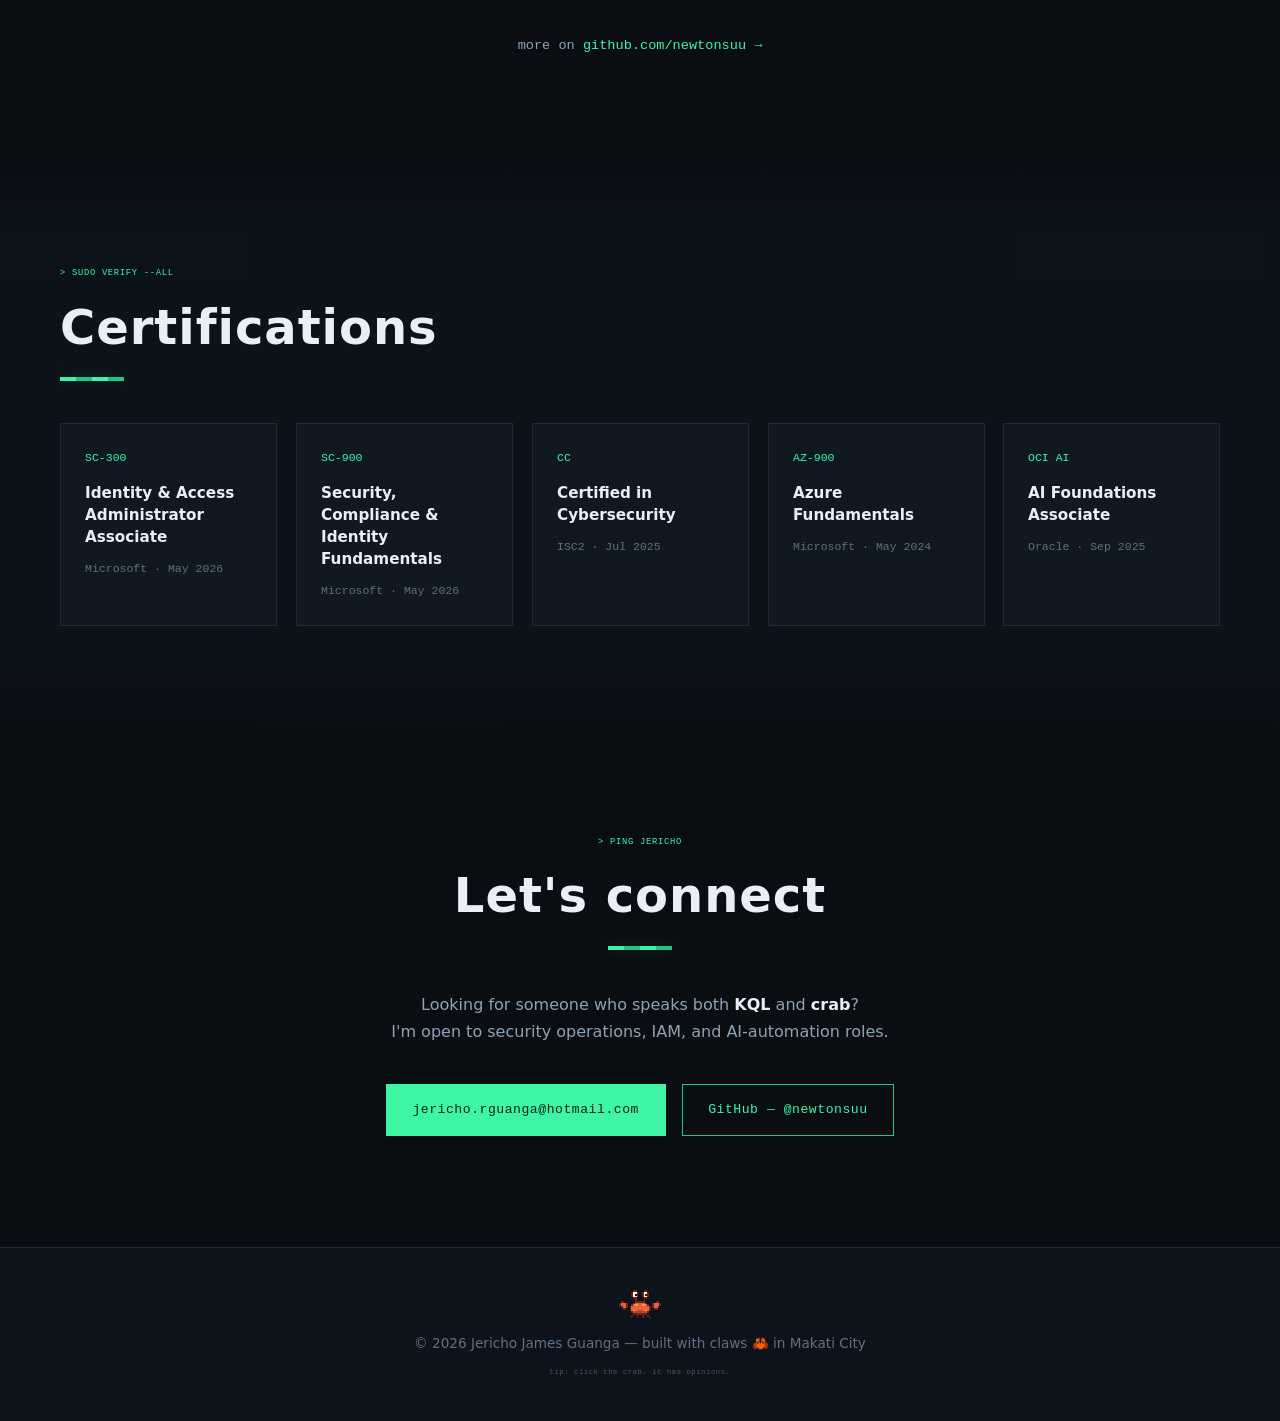
==== commit 322f0f5e: "Initial commit: portfolio site with Snips the crab Cybersecurity portfolio — interactive terminal he" ====
--- a/index.html
+++ b/index.html
@@ -3,33 +3,20 @@
 <head>
   <meta charset="UTF-8" />
   <meta name="viewport" content="width=device-width, initial-scale=1.0" />
-
-  <!-- security -->
-  <meta http-equiv="Content-Security-Policy" content="default-src 'self'; script-src 'self'; style-src 'self' https://fonts.googleapis.com; font-src https://fonts.gstatic.com; img-src 'self' data: https://github.com https://avatars.githubusercontent.com; connect-src 'self'; object-src 'none'; base-uri 'self'; form-action 'none'; upgrade-insecure-requests" />
-  <meta name="referrer" content="strict-origin-when-cross-origin" />
-
   <title>Jericho Guanga — Cybersecurity &amp; Cloud Identity</title>
   <meta name="description" content="Portfolio of Jericho James Guanga — cybersecurity professional focused on cloud identity, security operations, and AI automation. Accenture PH · Mapua University · SC-300 certified." />
-  <meta name="theme-color" content="#0a0e13" />
-  <link rel="canonical" href="https://newtonsuu.github.io/Portfolio_v2/" />
-  <meta property="og:type" content="website" />
-  <meta property="og:url" content="https://newtonsuu.github.io/Portfolio_v2/" />
   <meta property="og:title" content="Jericho Guanga — Cybersecurity Portfolio" />
-  <meta property="og:description" content="Cloud identity, security operations, and AI automation. Guarded by a very serious pixel bear." />
-  <meta property="og:image" content="https://github.com/newtonsuu.png?size=400" />
-  <meta name="twitter:card" content="summary" />
+  <meta property="og:description" content="Cloud identity, security operations, and AI automation. Guarded by a very serious pixel crab." />
 
   <link rel="preconnect" href="https://fonts.googleapis.com" />
   <link rel="preconnect" href="https://fonts.gstatic.com" crossorigin />
   <link href="https://fonts.googleapis.com/css2?family=Space+Grotesk:wght@300;400;500;600;700&family=JetBrains+Mono:ital,wght@0,400;0,500;0,700;1,400&family=Press+Start+2P&display=swap" rel="stylesheet" />
 
-  <link rel="icon" id="favicon" href="data:image/svg+xml,%3Csvg xmlns='http://www.w3.org/2000/svg' viewBox='0 0 8 8' shape-rendering='crispEdges'%3E%3Crect x='0' y='0' width='2' height='2' fill='%238a5a2b'/%3E%3Crect x='6' y='0' width='2' height='2' fill='%238a5a2b'/%3E%3Crect x='1' y='1' width='6' height='6' fill='%238a5a2b'/%3E%3Crect x='2' y='4' width='4' height='3' fill='%23d9b98a'/%3E%3Crect x='2' y='3' width='1' height='1' fill='%23221410'/%3E%3Crect x='5' y='3' width='1' height='1' fill='%23221410'/%3E%3Crect x='3' y='5' width='2' height='1' fill='%23221410'/%3E%3C/svg%3E" />
+  <link rel="icon" id="favicon" href="data:image/svg+xml,%3Csvg xmlns='http://www.w3.org/2000/svg' viewBox='0 0 8 8' shape-rendering='crispEdges'%3E%3Crect x='1' y='2' width='1' height='1' fill='%23e8603c'/%3E%3Crect x='6' y='2' width='1' height='1' fill='%23e8603c'/%3E%3Crect x='2' y='3' width='4' height='3' fill='%23e8603c'/%3E%3Crect x='1' y='4' width='6' height='2' fill='%23e8603c'/%3E%3Crect x='3' y='4' width='1' height='1' fill='%23fff6ec'/%3E%3Crect x='5' y='4' width='1' height='1' fill='%23fff6ec'/%3E%3C/svg%3E" />
 
   <link rel="stylesheet" href="styles.css" />
 </head>
 <body>
-
-  <a class="skip-link" href="#about">Skip to content</a>
 
   <!-- ambient background -->
   <div class="bg-grid" aria-hidden="true"></div>
@@ -51,13 +38,9 @@
         <li><a href="#certs">Certs</a></li>
         <li><a href="#contact" class="nav-cta">Contact</a></li>
       </ul>
-      <div class="nav-right">
-        <button class="theme-toggle" id="mascotToggle" aria-label="Switch mascot">🐻</button>
-        <button class="theme-toggle" id="themeToggle" aria-label="Switch to light mode">☀</button>
-        <button class="nav-burger" id="navBurger" aria-label="Open menu" aria-expanded="false">
-          <span></span><span></span><span></span>
-        </button>
-      </div>
+      <button class="nav-burger" id="navBurger" aria-label="Open menu" aria-expanded="false">
+        <span></span><span></span><span></span>
+      </button>
     </nav>
     <div class="nav-mobile" id="navMobile">
       <a href="#about">About</a>
@@ -82,7 +65,7 @@
           </h1>
           <div class="divider" aria-hidden="true"></div>
           <p class="hero-sub">
-            I'm <strong>Jericho "Jjampong" Guanga</strong> — cybersecurity intern at
+            I'm <strong>Jericho "James" Guanga</strong> — cybersecurity intern at
             <strong>Accenture Philippines</strong>, working across IAM, Microsoft Sentinel,
             and Zero Trust. I automate the boring parts with Claude&nbsp;+&nbsp;MCP.
           </p>
@@ -100,9 +83,9 @@
         </div>
 
         <div class="hero-terminal reveal reveal-delay-1">
-          <!-- the lion lives here, perched on the terminal -->
+          <!-- the crab lives here, perched on the terminal -->
           <div class="crab-wrap" id="crabWrap">
-            <div class="crab-bubble" id="crabBubble" role="status">rawr. 🐻</div>
+            <div class="crab-bubble" id="crabBubble" role="status">snip snip! 🦀</div>
             <div class="crab" id="crab" title="click me!"></div>
           </div>
 
@@ -135,18 +118,20 @@
         <div class="about-grid">
           <div class="about-text reveal">
             <p>
-              I'm a cybersecurity professional based in <strong>Makati City, Philippines</strong>, 
-              currently completing the <strong>Cyber Mastery Program at Accenture</strong>,
-              where I build AI-powered automations for cybersecurity workflows.
-            </p>
-            <p> 
-              I build <strong>AI-powered security agents</strong> by connecting <strong>Anthropic Claude</strong>
-              with <strong>Model Context Protocol (MCP)</strong> servers, Entra ID, Microsoft Graph, and Microsoft Sentinel. 
-              These agents help automate access reviews, generate alert summaries, perform administrative checks, and support security investigations. 
-            </p>
-            <p> Outside cybersecurity, I compete in CTFs, including a <strong>1st-place finish</strong> 
-              involving OSINT and video steganography, build side projects, and unwind with <strong>Stardew Valley</strong>. 
-              I enjoy solving complex problems and turning ideas into practical security tools. 
+              I'm an entry-level cybersecurity professional from <strong>Makati City, Philippines</strong>,
+              currently in the <strong>Cyber Mastery Program at Accenture</strong> — provisioning identities,
+              tuning Conditional Access, and triaging Sentinel alerts with KQL by day.
+            </p>
+            <p>
+              What makes me a little different: I build <strong>AI agents</strong> that do security work.
+              I wire up <strong>Anthropic Claude</strong> with <strong>Model Context Protocol (MCP)</strong> servers
+              against Entra ID, Microsoft Graph, and Sentinel — so access reports, alert summaries, and admin
+              checks run themselves.
+            </p>
+            <p>
+              Off the clock I play CTFs (took <strong>1st place</strong> with OSINT and video steganography),
+              farm my way through <strong>Stardew Valley</strong>, and ship side projects. My spirit animal is
+              the rock crab: small, armored, and surprisingly hard to remove once attached to a problem.
             </p>
           </div>
 
@@ -156,8 +141,7 @@
               <li><span class="fact-k">base</span><span>Makati City, PH 🇵🇭</span></li>
               <li><span class="fact-k">role</span><span>Cybersecurity Intern @ Accenture</span></li>
               <li><span class="fact-k">edu</span><span>BS IT — Mapúa University '26</span></li>
-              <li><span class="fact-k">github</span><span><a href="https://github.com/newtonsuu" target="_blank" rel="noopener noreferrer">@newtonsuu</a></span></li>
-              <li><span class="fact-k">linkedin</span><span><a href="https://www.linkedin.com/in/jerichoguanga/" target="_blank" rel="noopener noreferrer">/in/jerichoguanga</a></span></li>
+              <li><span class="fact-k">github</span><span><a href="https://github.com/newtonsuu" target="_blank" rel="noopener">@newtonsuu</a></span></li>
               <li><span class="fact-k">stack</span><span>Azure · Entra ID · Sentinel · Python</span></li>
               <li><span class="fact-k">status</span><span class="status-ok">● open to opportunities</span></li>
             </ul>
@@ -324,7 +308,7 @@
             </p>
             <div class="tags"><span>JavaScript</span><span>IAM</span><span>Legacy Systems</span></div>
             <div class="project-links">
-              <a href="https://github.com/newtonsuu/trade-portal-iam-simulation" target="_blank" rel="noopener noreferrer">GitHub ↗</a>
+              <a href="https://github.com/newtonsuu/trade-portal-iam-simulation" target="_blank" rel="noopener">GitHub ↗</a>
             </div>
           </article>
 
@@ -337,8 +321,8 @@
             </p>
             <div class="tags"><span>React</span><span>Supabase</span><span>Gemini</span><span>TypeScript</span></div>
             <div class="project-links">
-              <a href="https://smart-recall-phi.vercel.app/" target="_blank" rel="noopener noreferrer">Live ↗</a>
-              <a href="https://github.com/newtonsuu/SmartRecall" target="_blank" rel="noopener noreferrer">GitHub ↗</a>
+              <a href="https://smart-recall-phi.vercel.app/" target="_blank" rel="noopener">Live ↗</a>
+              <a href="https://github.com/newtonsuu/SmartRecall" target="_blank" rel="noopener">GitHub ↗</a>
             </div>
           </article>
 
@@ -351,7 +335,7 @@
             </p>
             <div class="tags"><span>Python</span><span>SQLite</span><span>Gmail API</span></div>
             <div class="project-links">
-              <a href="https://github.com/newtonsuu/gmail-backup" target="_blank" rel="noopener noreferrer">GitHub ↗</a>
+              <a href="https://github.com/newtonsuu/gmail-backup" target="_blank" rel="noopener">GitHub ↗</a>
             </div>
           </article>
 
@@ -364,7 +348,7 @@
             </p>
             <div class="tags"><span>Dart</span><span>Flutter</span><span>Supabase</span></div>
             <div class="project-links">
-              <a href="https://github.com/newtonsuu/dermatrack-acne" target="_blank" rel="noopener noreferrer">GitHub ↗</a>
+              <a href="https://github.com/newtonsuu/dermatrack-acne" target="_blank" rel="noopener">GitHub ↗</a>
             </div>
           </article>
 
@@ -377,13 +361,13 @@
             </p>
             <div class="tags"><span>PHP</span><span>Algorithms</span><span>Nostalgia</span></div>
             <div class="project-links">
-              <a href="https://github.com/newtonsuu/FLAMES" target="_blank" rel="noopener noreferrer">GitHub ↗</a>
+              <a href="https://github.com/newtonsuu/FLAMES" target="_blank" rel="noopener">GitHub ↗</a>
             </div>
           </article>
         </div>
 
         <p class="projects-more reveal">
-          more on <a href="https://github.com/newtonsuu?tab=repositories" target="_blank" rel="noopener noreferrer">github.com/newtonsuu →</a>
+          more on <a href="https://github.com/newtonsuu?tab=repositories" target="_blank" rel="noopener">github.com/newtonsuu →</a>
         </p>
       </div>
     </section>
@@ -432,13 +416,12 @@
         <h2 class="section-title reveal">Let's connect</h2>
         <div class="divider divider-center reveal" aria-hidden="true"></div>
         <p class="contact-sub reveal">
-          Looking for someone who speaks both <strong>KQL</strong> and <strong id="mascotWord">bear</strong>?<br />
+          Looking for someone who speaks both <strong>KQL</strong> and <strong>crab</strong>?<br />
           I'm open to security operations, IAM, and AI-automation roles.
         </p>
         <div class="contact-ctas reveal">
           <a class="btn btn-primary" href="mailto:jericho.rguanga@hotmail.com">jericho.rguanga@hotmail.com</a>
-          <a class="btn btn-outline" href="https://www.linkedin.com/in/jerichoguanga/" target="_blank" rel="noopener noreferrer">LinkedIn — jerichoguanga</a>
-          <a class="btn btn-outline" href="https://github.com/newtonsuu" target="_blank" rel="noopener noreferrer">GitHub — @newtonsuu</a>
+          <a class="btn btn-outline" href="https://github.com/newtonsuu" target="_blank" rel="noopener">GitHub — @newtonsuu</a>
         </div>
       </div>
     </section>
@@ -447,8 +430,8 @@
   <footer class="footer">
     <div class="footer-inner">
       <span class="footer-crab" id="footerCrab" aria-hidden="true"></span>
-      <p>© 2026 Jericho James Guanga — built with pride <span id="footerEmoji">🐻</span> in Makati City</p>
-      <p class="footer-tip pixel-font" id="footerTip">tip: click the bear. it has opinions.</p>
+      <p>© 2026 Jericho James Guanga — built with claws 🦀 in Makati City</p>
+      <p class="footer-tip pixel-font">tip: click the crab. it has opinions.</p>
     </div>
   </footer>
 
--- a/styles.css
+++ b/styles.css
@@ -1,6 +1,6 @@
 /* ============================================================
    Jericho Guanga — portfolio
-   dark cyber theme × golden lion warmth
+   dark cyber theme × stardew pixel warmth
    ============================================================ */
 
 :root {
@@ -20,7 +20,7 @@
   --accent-glow: rgba(61, 245, 164, 0.14);
   --cyan: #5ac8f5;
 
-  --crab: #e8603c;          /* mascot warmth */
+  --crab: #e8603c;          /* stardew crab orange */
   --crab-light: #f5936b;
   --gold: #f2c14e;
 
@@ -53,23 +53,6 @@
 
 a { color: var(--accent); text-decoration: none; transition: color 0.25s; }
 a:hover { color: var(--crab-light); }
-
-/* ---------- keyboard accessibility ---------- */
-:focus-visible {
-  outline: 2px solid var(--accent);
-  outline-offset: 3px;
-  border-radius: 2px;
-}
-
-.skip-link {
-  position: fixed; top: -100px; left: 1rem; z-index: 200;
-  padding: 0.6rem 1rem;
-  background: var(--surface-2); color: var(--accent);
-  border: 1px solid var(--accent);
-  font-family: var(--font-mono); font-size: 0.85rem;
-  transition: top 0.2s;
-}
-.skip-link:focus { top: 1rem; }
 
 /* ---------- ambient background ---------- */
 .bg-grid {
@@ -204,27 +187,9 @@
 .nav-links a:hover::after { width: 100%; }
 .nav-links .nav-cta { color: var(--accent); }
 
-.theme-toggle {
-  background: none;
-  border: 1px solid var(--border-bright);
-  color: var(--muted);
-  font-size: 1rem; line-height: 1;
-  width: 34px; height: 34px;
-  cursor: pointer;
-  margin-left: 1.4rem;
-  transition: all 0.3s;
-}
-.theme-toggle:hover {
-  color: var(--accent); border-color: var(--accent-dim);
-  transform: rotate(20deg);
-}
-
-.nav-right { display: flex; align-items: center; }
-
 .nav-burger {
   display: none; flex-direction: column; gap: 5px;
   background: none; border: none; cursor: pointer; padding: 6px;
-  margin-left: 1rem;
 }
 .nav-burger span {
   width: 22px; height: 2px; background: var(--text);
@@ -354,14 +319,14 @@
 }
 .terminal-hint code { color: var(--accent-dim); }
 
-/* ---------- the lion ---------- */
+/* ---------- the crab ---------- */
 .crab-wrap {
-  position: absolute; top: -70px; right: 34px; z-index: 5;
+  position: absolute; top: -58px; right: 34px; z-index: 5;
   display: flex; flex-direction: column; align-items: center;
 }
 
 .crab {
-  width: 84px; height: 65px;
+  width: 84px; height: 63px;
   cursor: pointer;
   animation: crab-bob 3.2s ease-in-out infinite;
   transition: transform 0.2s;
@@ -381,53 +346,52 @@
   100% { translate: 0 0; }
 }
 
-/* ear twitch + blink are driven per-group inside the svg */
+/* claw wave + blink are driven per-group inside the svg */
 .crab .claw-left,
 .crab .claw-right,
 .crab .eyes { transform-box: fill-box; }
-.crab .claw-left { transform-origin: 50% 100%; animation: claw-wave 2.6s ease-in-out infinite; }
-.crab .claw-right { transform-origin: 50% 100%; }
+.crab .claw-left { transform-origin: 82% 60%; animation: claw-wave 2.6s ease-in-out infinite; }
+.crab .claw-right { transform-origin: 18% 60%; }
 .crab.excited .claw-right { animation: claw-wave-r 0.7s ease-in-out 3; }
 @keyframes claw-wave {
   0%, 78%, 100% { transform: rotate(0deg); }
-  84% { transform: rotate(-12deg); }
-  92% { transform: rotate(5deg); }
+  84% { transform: rotate(-16deg); }
+  92% { transform: rotate(6deg); }
 }
 @keyframes claw-wave-r {
   0%, 100% { transform: rotate(0deg); }
-  50% { transform: rotate(14deg); }
-}
-.crab .eyes { animation: crab-blink 4.7s steps(1) infinite; transform-origin: 50% 45%; }
+  50% { transform: rotate(18deg); }
+}
+.crab .eyes { animation: crab-blink 4.7s steps(1) infinite; transform-origin: 50% 22%; }
 @keyframes crab-blink {
   0%, 91%, 97%, 100% { transform: scaleY(1); }
   93%, 95% { transform: scaleY(0.12); }
 }
 
 .crab-bubble {
-  font-family: var(--font-pixel); font-size: 0.68rem; line-height: 1.75;
+  font-family: var(--font-pixel); font-size: 0.5rem; line-height: 1.6;
   color: #2b1608;
   background: #fff6ec;
-  border: 3px solid #4a2c12;
-  box-shadow: 4px 4px 0 rgba(0, 0, 0, 0.35);
-  padding: 0.75rem 1rem;
-  margin-bottom: 12px;
+  border: 2px solid #6b2413;
+  box-shadow: 3px 3px 0 rgba(0, 0, 0, 0.35);
+  padding: 0.5rem 0.7rem;
+  margin-bottom: 10px;
   position: relative;
   opacity: 0; translate: 0 6px; pointer-events: none;
   transition: opacity 0.25s, translate 0.25s;
-  width: max-content; max-width: min(320px, 74vw);
-  text-align: center;
-  white-space: normal;
+  max-width: 220px; text-align: center;
+  white-space: nowrap;
 }
 .crab-bubble::after {
-  content: ""; position: absolute; bottom: -10px; left: 50%; margin-left: -6px;
-  border: 6px solid transparent; border-top-color: #4a2c12; border-bottom: none;
+  content: ""; position: absolute; bottom: -8px; left: 50%; margin-left: -5px;
+  border: 5px solid transparent; border-top-color: #6b2413; border-bottom: none;
 }
 .crab-bubble.show { opacity: 1; translate: 0 0; }
 
-/* mini lions for the party easter egg */
+/* mini crabs for the party easter egg */
 .mini-crab {
   position: fixed; z-index: 200; pointer-events: none;
-  width: 36px; height: 28px; image-rendering: pixelated;
+  width: 36px; height: 27px; image-rendering: pixelated;
   animation: crab-fall linear forwards;
 }
 .mini-crab svg { width: 100%; height: 100%; }
@@ -436,8 +400,8 @@
   to { transform: translateY(110vh) rotate(360deg); }
 }
 
-/* footer + nav lions */
-.footer-crab { display: inline-flex; width: 42px; height: 33px; margin-bottom: 0.6rem; }
+/* footer + nav crabs */
+.footer-crab { display: inline-flex; width: 42px; height: 32px; margin-bottom: 0.6rem; }
 .footer-crab svg { width: 100%; height: 100%; }
 
 /* ---------- scroll indicator ---------- */
@@ -750,75 +714,3 @@
   }
   .reveal { opacity: 1; transform: none; }
 }
-
-/* ============================================================
-   LIGHT MODE — ancient egypt · sandstone & gold
-   (assassin's creed origins energy)
-   ============================================================ */
-[data-theme="light"] {
-  --bg: #e9d9ae;            /* sun-bleached sand */
-  --bg-soft: #e2cf9c;
-  --surface: #f3e7c6;       /* papyrus */
-  --surface-2: #ecdcb2;
-  --border: #c8ab6e;
-  --border-bright: #ab8c4b;
-
-  --text: #2e2011;          /* dark kohl brown */
-  --muted: #6a5430;
-  --faint: #8a7146;
-
-  --accent: #9a7414;        /* pharaoh gold */
-  --accent-dim: #7c5c10;
-  --accent-glow: rgba(154, 116, 20, 0.18);
-  --cyan: #16608f;          /* lapis lazuli */
-
-  --gold: #8a5c0d;
-}
-
-/* sandstone grid + softer scanlines */
-[data-theme="light"] .bg-grid {
-  background-image:
-    linear-gradient(rgba(122, 92, 16, 0.07) 1px, transparent 1px),
-    linear-gradient(90deg, rgba(122, 92, 16, 0.07) 1px, transparent 1px);
-}
-[data-theme="light"] .scanline { opacity: 0.12; }
-[data-theme="light"] #particles { opacity: 0.45; }
-
-/* chrome */
-[data-theme="light"] .navbar {
-  background: rgba(233, 217, 174, 0.8);
-}
-[data-theme="light"] .navbar.scrolled {
-  background: rgba(233, 217, 174, 0.95);
-}
-[data-theme="light"] .nav-mobile {
-  background: rgba(243, 231, 198, 0.98);
-}
-[data-theme="light"] .section-alt {
-  background: linear-gradient(to bottom, transparent, rgba(214, 191, 138, 0.55) 12%, rgba(214, 191, 138, 0.55) 88%, transparent);
-}
-
-/* buttons keep contrast on gold */
-[data-theme="light"] .btn-primary {
-  background: var(--accent); color: #fdf6e0; border-color: var(--accent);
-}
-[data-theme="light"] .btn-primary:hover {
-  background: #b8901e; color: #fdf6e0;
-  box-shadow: 0 6px 28px rgba(154, 116, 20, 0.4);
-}
-
-/* the terminal stays dark — even in the desert, terminals are night creatures */
-
-[data-theme="light"] ::selection { background: rgba(154, 116, 20, 0.3); }
-[data-theme="light"] ::-webkit-scrollbar-track { background: var(--bg-soft); }
-
-/* softer card shadows on sand */
-[data-theme="light"] .skill-card:hover,
-[data-theme="light"] .about-card:hover,
-[data-theme="light"] .cert-card:hover,
-[data-theme="light"] .project-card:hover {
-  box-shadow: 0 14px 36px rgba(90, 66, 20, 0.25), 0 0 20px var(--accent-glow);
-}
-[data-theme="light"] .timeline-card:hover {
-  box-shadow: 0 10px 30px rgba(90, 66, 20, 0.2);
-}
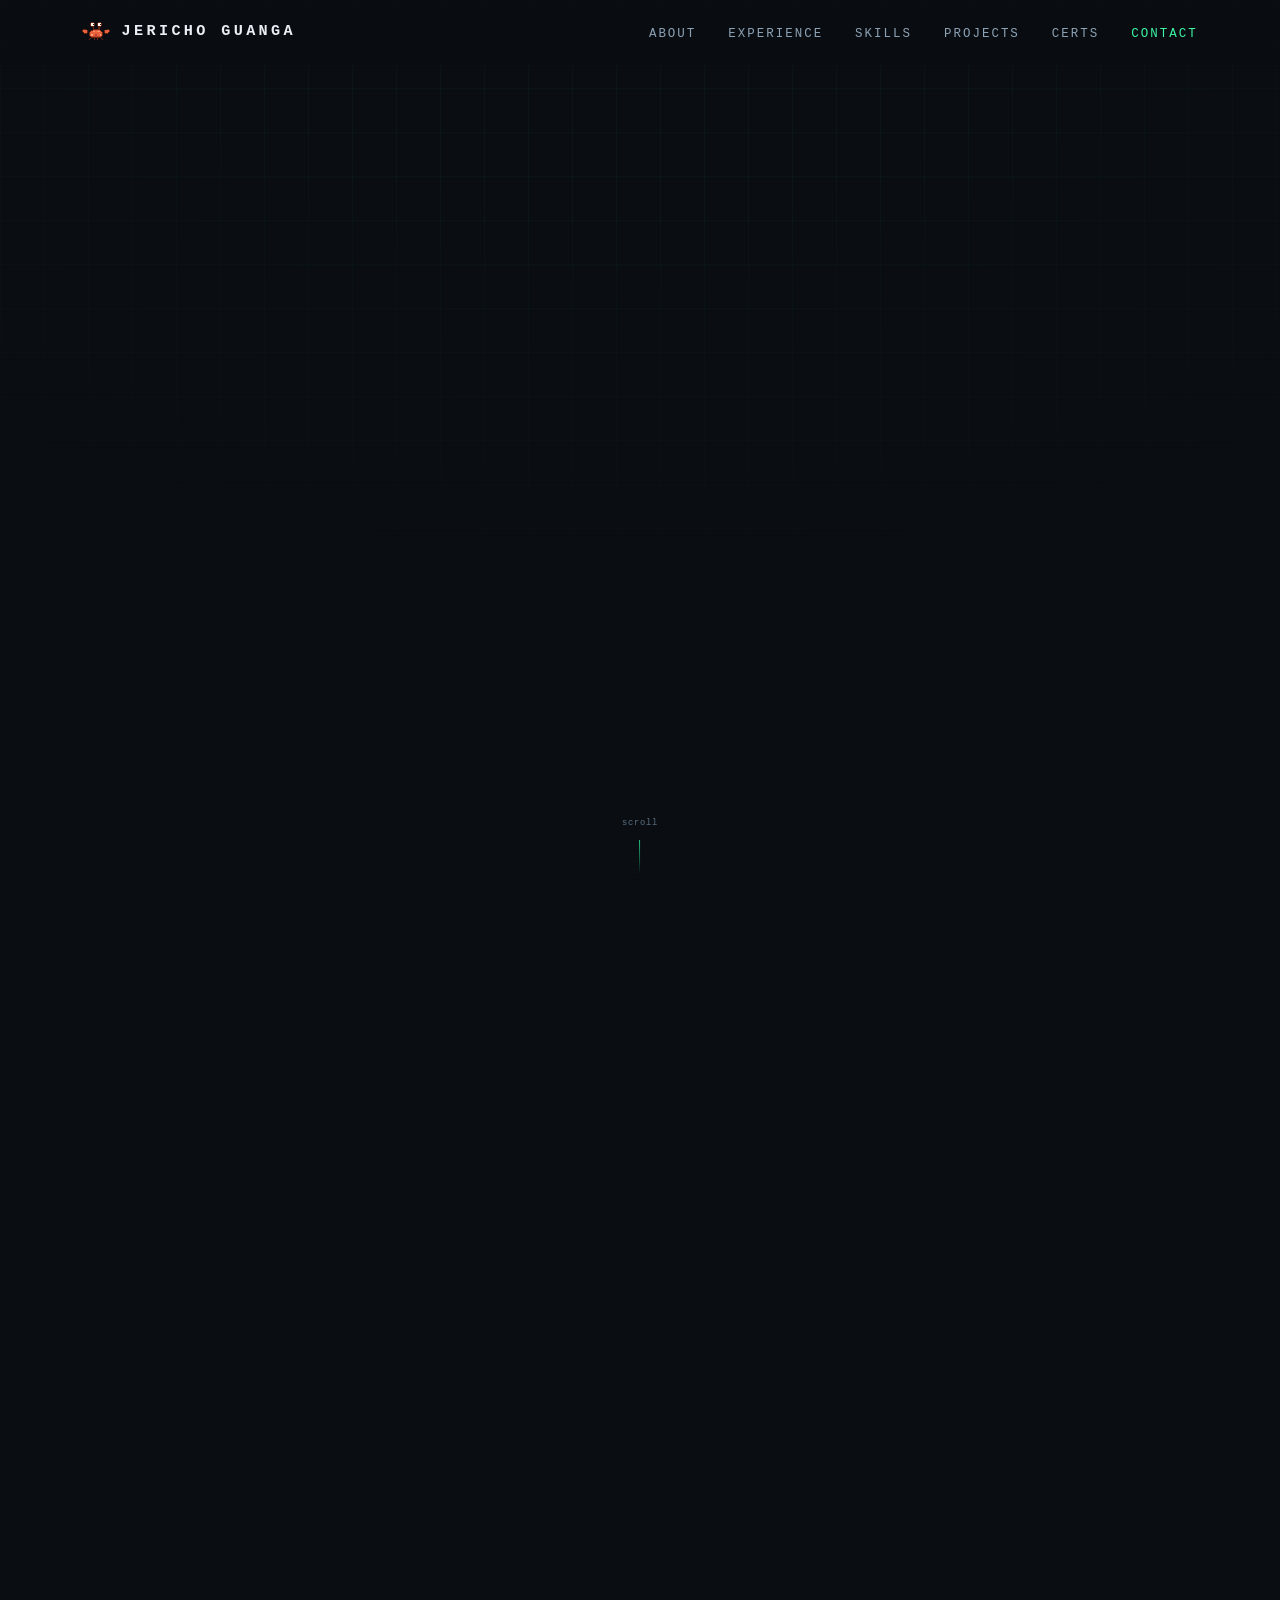
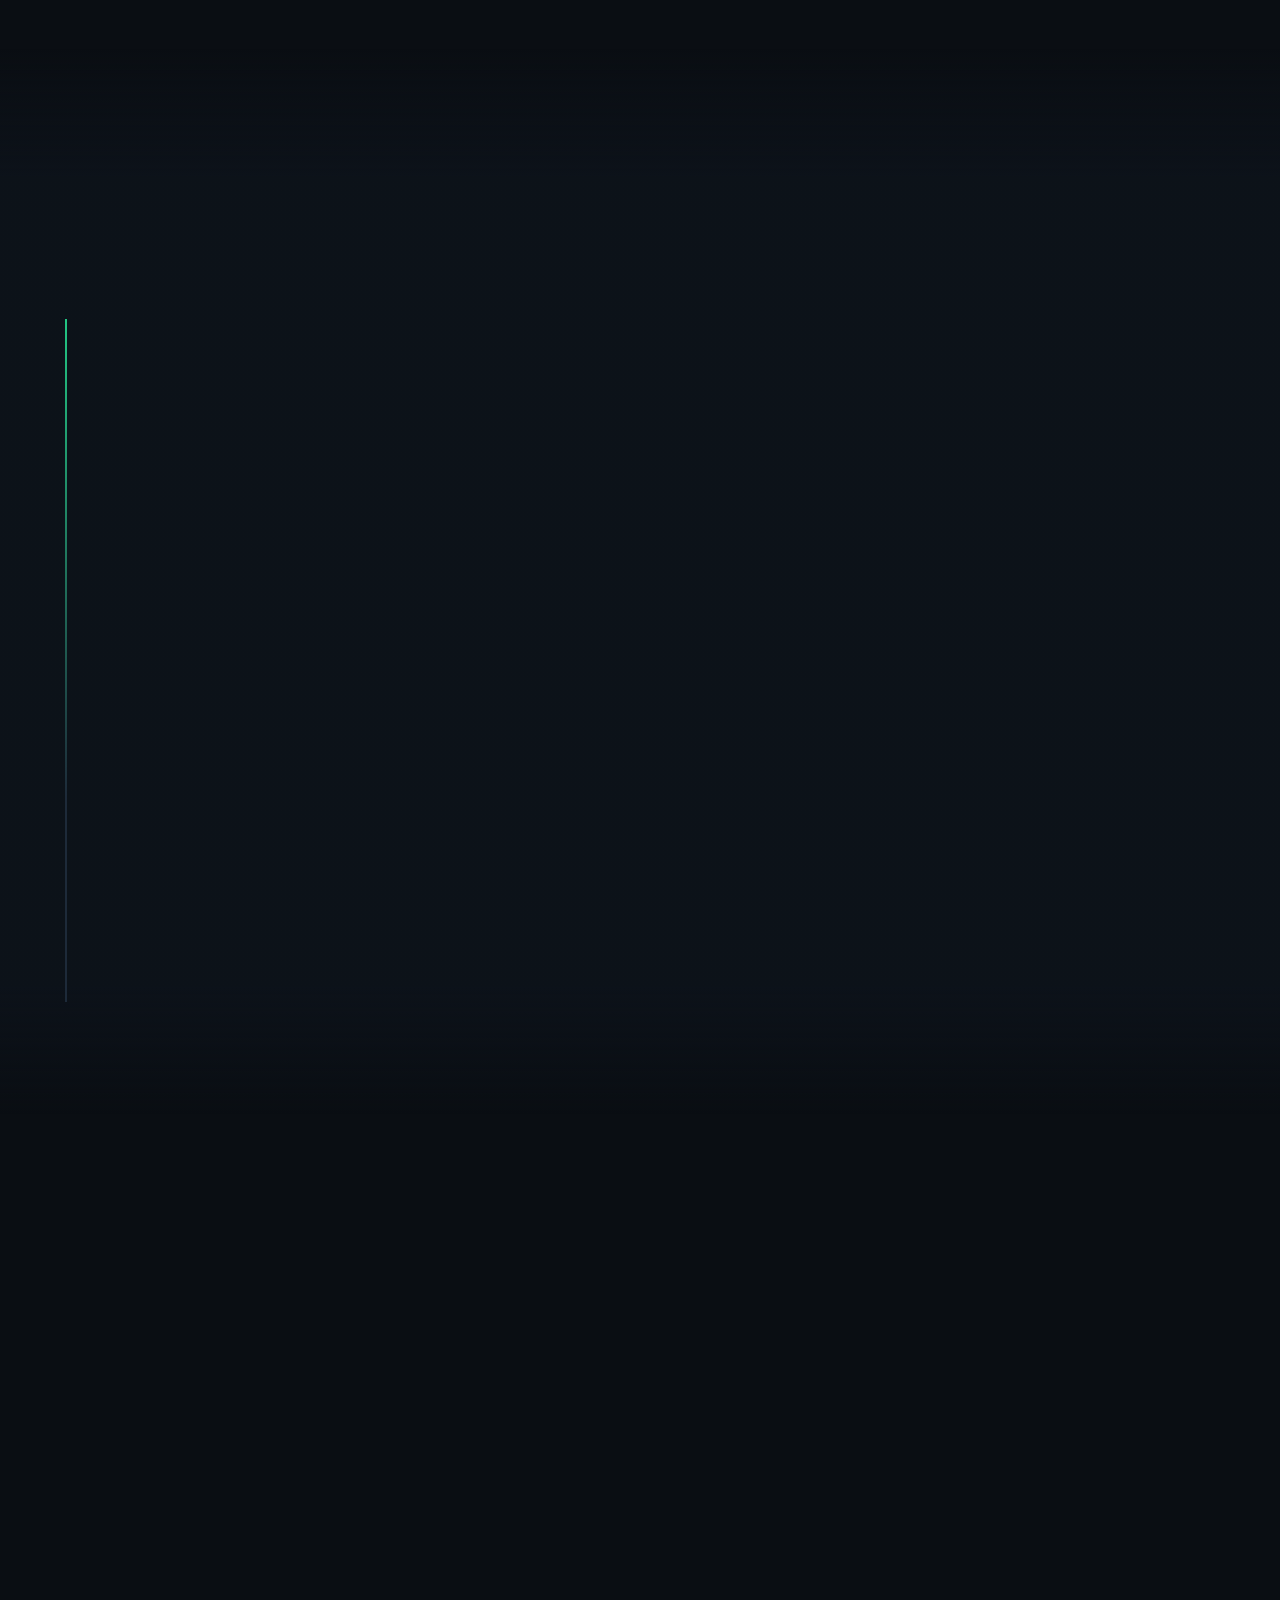
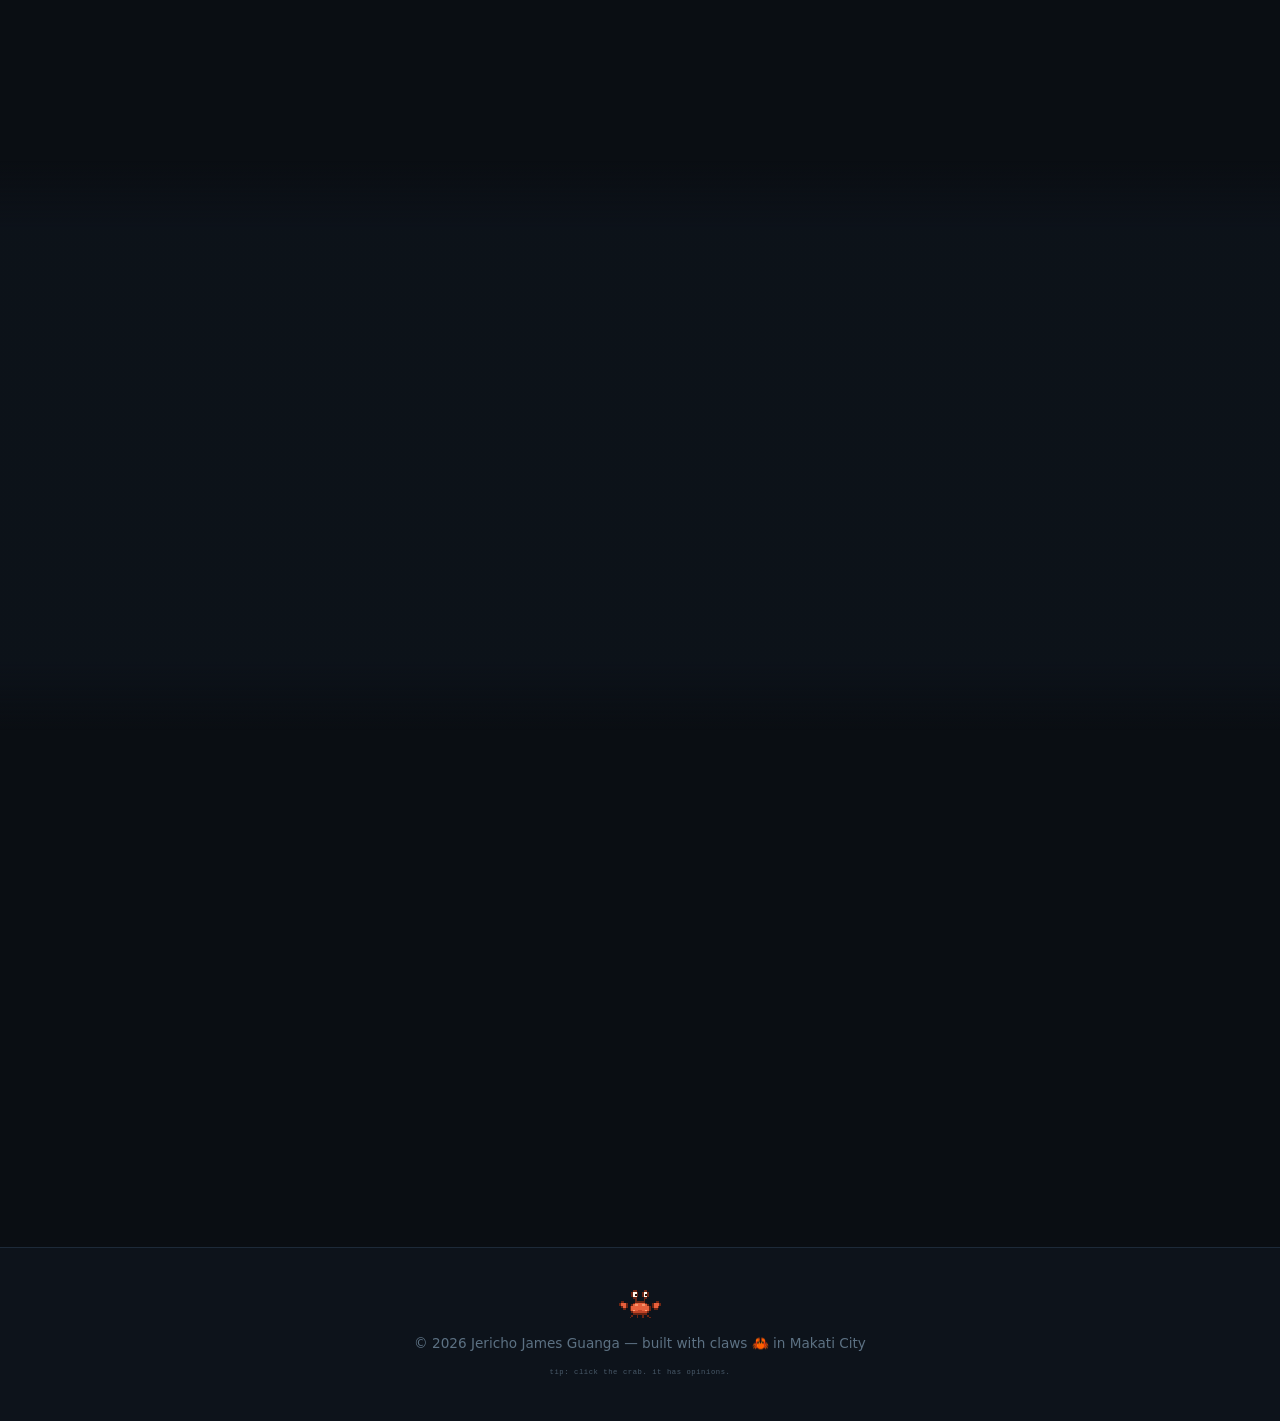
==== commit bbea0a05: "Harden security and improve UX/accessibility - CSP + referrer policy meta tags, noreferrer on extern" ====
--- a/index.html
+++ b/index.html
@@ -3,10 +3,21 @@
 <head>
   <meta charset="UTF-8" />
   <meta name="viewport" content="width=device-width, initial-scale=1.0" />
+
+  <!-- security -->
+  <meta http-equiv="Content-Security-Policy" content="default-src 'self'; script-src 'self'; style-src 'self' https://fonts.googleapis.com; font-src https://fonts.gstatic.com; img-src 'self' data: https://github.com https://avatars.githubusercontent.com; connect-src 'self'; object-src 'none'; base-uri 'self'; form-action 'none'; upgrade-insecure-requests" />
+  <meta name="referrer" content="strict-origin-when-cross-origin" />
+
   <title>Jericho Guanga — Cybersecurity &amp; Cloud Identity</title>
   <meta name="description" content="Portfolio of Jericho James Guanga — cybersecurity professional focused on cloud identity, security operations, and AI automation. Accenture PH · Mapua University · SC-300 certified." />
+  <meta name="theme-color" content="#0a0e13" />
+  <link rel="canonical" href="https://newtonsuu.github.io/Portfolio_v2/" />
+  <meta property="og:type" content="website" />
+  <meta property="og:url" content="https://newtonsuu.github.io/Portfolio_v2/" />
   <meta property="og:title" content="Jericho Guanga — Cybersecurity Portfolio" />
   <meta property="og:description" content="Cloud identity, security operations, and AI automation. Guarded by a very serious pixel crab." />
+  <meta property="og:image" content="https://github.com/newtonsuu.png?size=400" />
+  <meta name="twitter:card" content="summary" />
 
   <link rel="preconnect" href="https://fonts.googleapis.com" />
   <link rel="preconnect" href="https://fonts.gstatic.com" crossorigin />
@@ -17,6 +28,8 @@
   <link rel="stylesheet" href="styles.css" />
 </head>
 <body>
+
+  <a class="skip-link" href="#about">Skip to content</a>
 
   <!-- ambient background -->
   <div class="bg-grid" aria-hidden="true"></div>
@@ -141,7 +154,7 @@
               <li><span class="fact-k">base</span><span>Makati City, PH 🇵🇭</span></li>
               <li><span class="fact-k">role</span><span>Cybersecurity Intern @ Accenture</span></li>
               <li><span class="fact-k">edu</span><span>BS IT — Mapúa University '26</span></li>
-              <li><span class="fact-k">github</span><span><a href="https://github.com/newtonsuu" target="_blank" rel="noopener">@newtonsuu</a></span></li>
+              <li><span class="fact-k">github</span><span><a href="https://github.com/newtonsuu" target="_blank" rel="noopener noreferrer">@newtonsuu</a></span></li>
               <li><span class="fact-k">stack</span><span>Azure · Entra ID · Sentinel · Python</span></li>
               <li><span class="fact-k">status</span><span class="status-ok">● open to opportunities</span></li>
             </ul>
@@ -308,7 +321,7 @@
             </p>
             <div class="tags"><span>JavaScript</span><span>IAM</span><span>Legacy Systems</span></div>
             <div class="project-links">
-              <a href="https://github.com/newtonsuu/trade-portal-iam-simulation" target="_blank" rel="noopener">GitHub ↗</a>
+              <a href="https://github.com/newtonsuu/trade-portal-iam-simulation" target="_blank" rel="noopener noreferrer">GitHub ↗</a>
             </div>
           </article>
 
@@ -321,8 +334,8 @@
             </p>
             <div class="tags"><span>React</span><span>Supabase</span><span>Gemini</span><span>TypeScript</span></div>
             <div class="project-links">
-              <a href="https://smart-recall-phi.vercel.app/" target="_blank" rel="noopener">Live ↗</a>
-              <a href="https://github.com/newtonsuu/SmartRecall" target="_blank" rel="noopener">GitHub ↗</a>
+              <a href="https://smart-recall-phi.vercel.app/" target="_blank" rel="noopener noreferrer">Live ↗</a>
+              <a href="https://github.com/newtonsuu/SmartRecall" target="_blank" rel="noopener noreferrer">GitHub ↗</a>
             </div>
           </article>
 
@@ -335,7 +348,7 @@
             </p>
             <div class="tags"><span>Python</span><span>SQLite</span><span>Gmail API</span></div>
             <div class="project-links">
-              <a href="https://github.com/newtonsuu/gmail-backup" target="_blank" rel="noopener">GitHub ↗</a>
+              <a href="https://github.com/newtonsuu/gmail-backup" target="_blank" rel="noopener noreferrer">GitHub ↗</a>
             </div>
           </article>
 
@@ -348,7 +361,7 @@
             </p>
             <div class="tags"><span>Dart</span><span>Flutter</span><span>Supabase</span></div>
             <div class="project-links">
-              <a href="https://github.com/newtonsuu/dermatrack-acne" target="_blank" rel="noopener">GitHub ↗</a>
+              <a href="https://github.com/newtonsuu/dermatrack-acne" target="_blank" rel="noopener noreferrer">GitHub ↗</a>
             </div>
           </article>
 
@@ -361,13 +374,13 @@
             </p>
             <div class="tags"><span>PHP</span><span>Algorithms</span><span>Nostalgia</span></div>
             <div class="project-links">
-              <a href="https://github.com/newtonsuu/FLAMES" target="_blank" rel="noopener">GitHub ↗</a>
+              <a href="https://github.com/newtonsuu/FLAMES" target="_blank" rel="noopener noreferrer">GitHub ↗</a>
             </div>
           </article>
         </div>
 
         <p class="projects-more reveal">
-          more on <a href="https://github.com/newtonsuu?tab=repositories" target="_blank" rel="noopener">github.com/newtonsuu →</a>
+          more on <a href="https://github.com/newtonsuu?tab=repositories" target="_blank" rel="noopener noreferrer">github.com/newtonsuu →</a>
         </p>
       </div>
     </section>
@@ -421,7 +434,7 @@
         </p>
         <div class="contact-ctas reveal">
           <a class="btn btn-primary" href="mailto:jericho.rguanga@hotmail.com">jericho.rguanga@hotmail.com</a>
-          <a class="btn btn-outline" href="https://github.com/newtonsuu" target="_blank" rel="noopener">GitHub — @newtonsuu</a>
+          <a class="btn btn-outline" href="https://github.com/newtonsuu" target="_blank" rel="noopener noreferrer">GitHub — @newtonsuu</a>
         </div>
       </div>
     </section>
--- a/styles.css
+++ b/styles.css
@@ -53,6 +53,23 @@
 
 a { color: var(--accent); text-decoration: none; transition: color 0.25s; }
 a:hover { color: var(--crab-light); }
+
+/* ---------- keyboard accessibility ---------- */
+:focus-visible {
+  outline: 2px solid var(--accent);
+  outline-offset: 3px;
+  border-radius: 2px;
+}
+
+.skip-link {
+  position: fixed; top: -100px; left: 1rem; z-index: 200;
+  padding: 0.6rem 1rem;
+  background: var(--surface-2); color: var(--accent);
+  border: 1px solid var(--accent);
+  font-family: var(--font-mono); font-size: 0.85rem;
+  transition: top 0.2s;
+}
+.skip-link:focus { top: 1rem; }
 
 /* ---------- ambient background ---------- */
 .bg-grid {
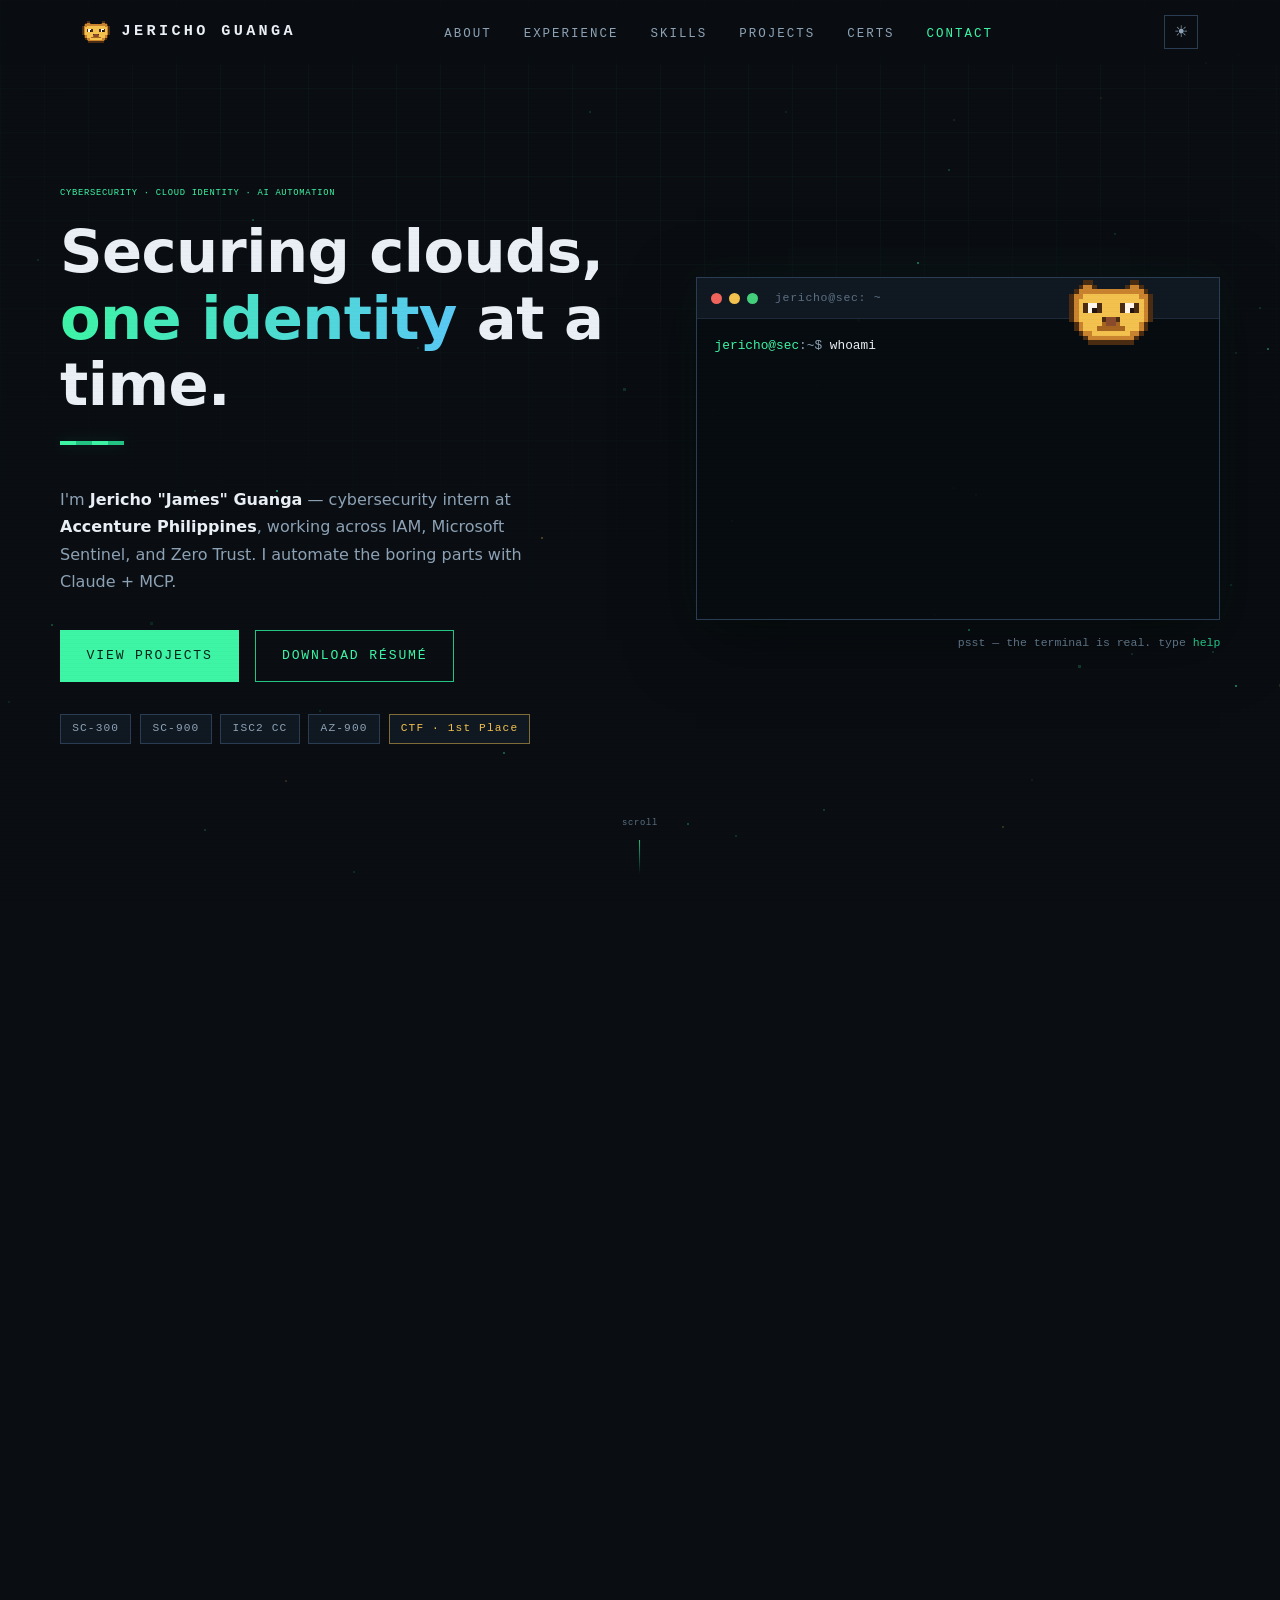
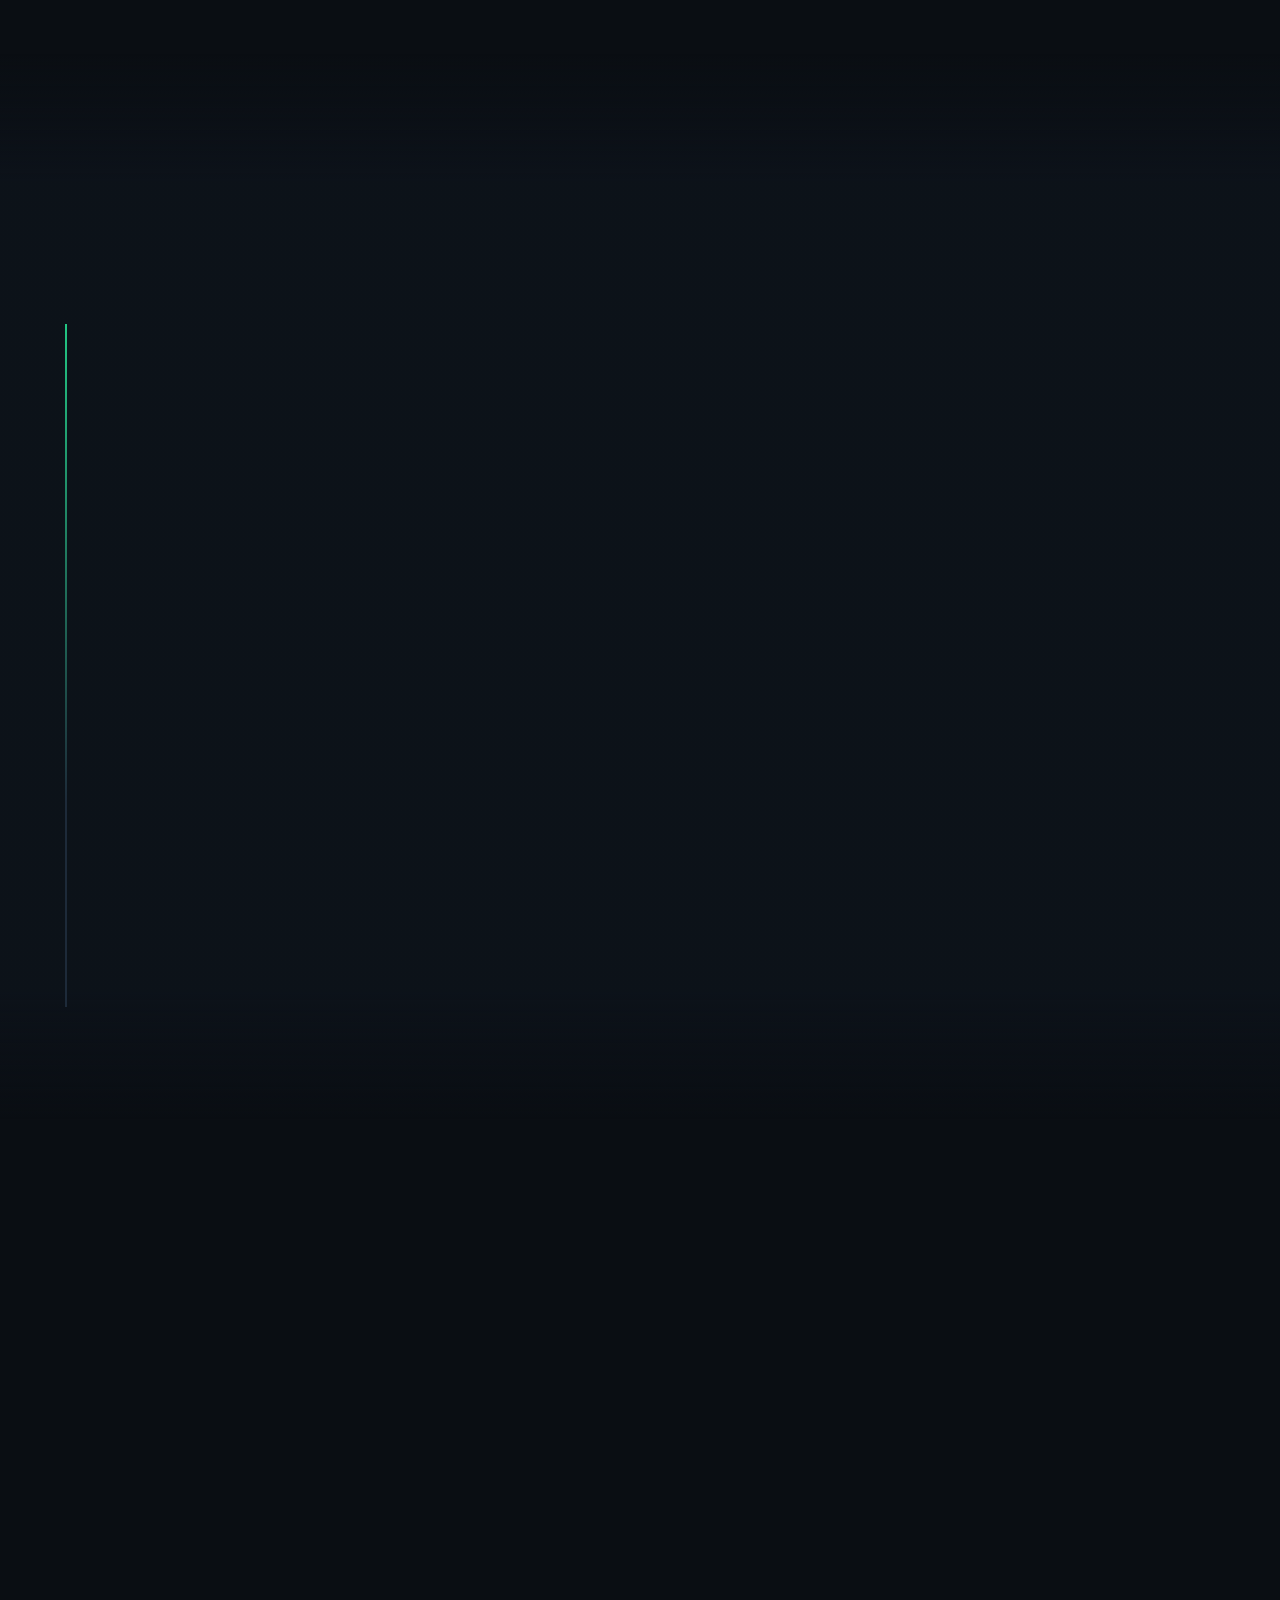
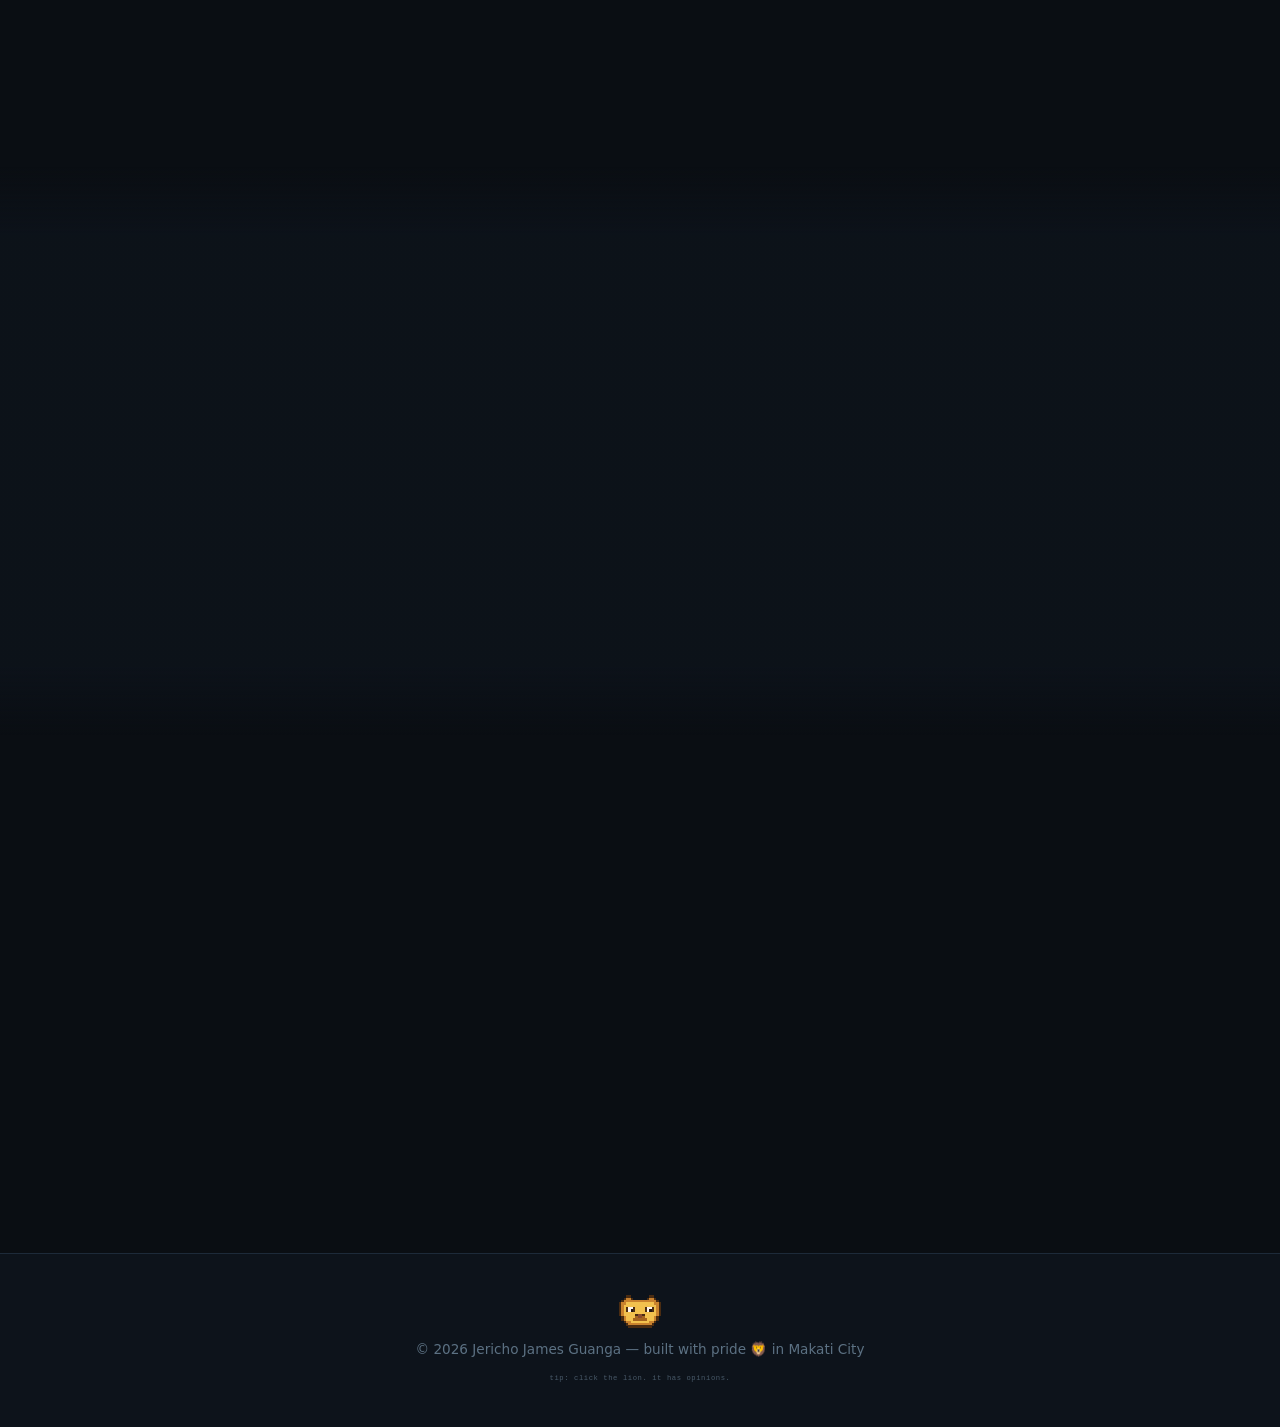
==== commit 5d375059: "Lion mascot, LinkedIn links, ancient-Egypt light mode - Snips the crab retires; Leo the pixel lion t" ====
--- a/index.html
+++ b/index.html
@@ -15,7 +15,7 @@
   <meta property="og:type" content="website" />
   <meta property="og:url" content="https://newtonsuu.github.io/Portfolio_v2/" />
   <meta property="og:title" content="Jericho Guanga — Cybersecurity Portfolio" />
-  <meta property="og:description" content="Cloud identity, security operations, and AI automation. Guarded by a very serious pixel crab." />
+  <meta property="og:description" content="Cloud identity, security operations, and AI automation. Guarded by a very serious pixel lion." />
   <meta property="og:image" content="https://github.com/newtonsuu.png?size=400" />
   <meta name="twitter:card" content="summary" />
 
@@ -23,7 +23,7 @@
   <link rel="preconnect" href="https://fonts.gstatic.com" crossorigin />
   <link href="https://fonts.googleapis.com/css2?family=Space+Grotesk:wght@300;400;500;600;700&family=JetBrains+Mono:ital,wght@0,400;0,500;0,700;1,400&family=Press+Start+2P&display=swap" rel="stylesheet" />
 
-  <link rel="icon" id="favicon" href="data:image/svg+xml,%3Csvg xmlns='http://www.w3.org/2000/svg' viewBox='0 0 8 8' shape-rendering='crispEdges'%3E%3Crect x='1' y='2' width='1' height='1' fill='%23e8603c'/%3E%3Crect x='6' y='2' width='1' height='1' fill='%23e8603c'/%3E%3Crect x='2' y='3' width='4' height='3' fill='%23e8603c'/%3E%3Crect x='1' y='4' width='6' height='2' fill='%23e8603c'/%3E%3Crect x='3' y='4' width='1' height='1' fill='%23fff6ec'/%3E%3Crect x='5' y='4' width='1' height='1' fill='%23fff6ec'/%3E%3C/svg%3E" />
+  <link rel="icon" id="favicon" href="data:image/svg+xml,%3Csvg xmlns='http://www.w3.org/2000/svg' viewBox='0 0 8 8' shape-rendering='crispEdges'%3E%3Crect x='1' y='0' width='6' height='1' fill='%23c9822e'/%3E%3Crect x='0' y='1' width='8' height='6' fill='%23c9822e'/%3E%3Crect x='1' y='7' width='6' height='1' fill='%23c9822e'/%3E%3Crect x='2' y='2' width='4' height='4' fill='%23f2c14e'/%3E%3Crect x='2' y='3' width='1' height='1' fill='%23221410'/%3E%3Crect x='5' y='3' width='1' height='1' fill='%23221410'/%3E%3Crect x='3' y='4' width='2' height='1' fill='%238a4b2d'/%3E%3C/svg%3E" />
 
   <link rel="stylesheet" href="styles.css" />
 </head>
@@ -51,9 +51,12 @@
         <li><a href="#certs">Certs</a></li>
         <li><a href="#contact" class="nav-cta">Contact</a></li>
       </ul>
-      <button class="nav-burger" id="navBurger" aria-label="Open menu" aria-expanded="false">
-        <span></span><span></span><span></span>
-      </button>
+      <div class="nav-right">
+        <button class="theme-toggle" id="themeToggle" aria-label="Switch to light mode">☀</button>
+        <button class="nav-burger" id="navBurger" aria-label="Open menu" aria-expanded="false">
+          <span></span><span></span><span></span>
+        </button>
+      </div>
     </nav>
     <div class="nav-mobile" id="navMobile">
       <a href="#about">About</a>
@@ -96,9 +99,9 @@
         </div>
 
         <div class="hero-terminal reveal reveal-delay-1">
-          <!-- the crab lives here, perched on the terminal -->
+          <!-- the lion lives here, perched on the terminal -->
           <div class="crab-wrap" id="crabWrap">
-            <div class="crab-bubble" id="crabBubble" role="status">snip snip! 🦀</div>
+            <div class="crab-bubble" id="crabBubble" role="status">roar! 🦁</div>
             <div class="crab" id="crab" title="click me!"></div>
           </div>
 
@@ -143,8 +146,9 @@
             </p>
             <p>
               Off the clock I play CTFs (took <strong>1st place</strong> with OSINT and video steganography),
-              farm my way through <strong>Stardew Valley</strong>, and ship side projects. My spirit animal is
-              the rock crab: small, armored, and surprisingly hard to remove once attached to a problem.
+              farm my way through <strong>Stardew Valley</strong>, and ship side projects. I'm a
+              <strong>Leo</strong> — golden, a little loud about security findings, and very patient
+              when stalking a problem.
             </p>
           </div>
 
@@ -155,6 +159,7 @@
               <li><span class="fact-k">role</span><span>Cybersecurity Intern @ Accenture</span></li>
               <li><span class="fact-k">edu</span><span>BS IT — Mapúa University '26</span></li>
               <li><span class="fact-k">github</span><span><a href="https://github.com/newtonsuu" target="_blank" rel="noopener noreferrer">@newtonsuu</a></span></li>
+              <li><span class="fact-k">linkedin</span><span><a href="https://www.linkedin.com/in/jerichoguanga/" target="_blank" rel="noopener noreferrer">/in/jerichoguanga</a></span></li>
               <li><span class="fact-k">stack</span><span>Azure · Entra ID · Sentinel · Python</span></li>
               <li><span class="fact-k">status</span><span class="status-ok">● open to opportunities</span></li>
             </ul>
@@ -429,11 +434,12 @@
         <h2 class="section-title reveal">Let's connect</h2>
         <div class="divider divider-center reveal" aria-hidden="true"></div>
         <p class="contact-sub reveal">
-          Looking for someone who speaks both <strong>KQL</strong> and <strong>crab</strong>?<br />
+          Looking for someone who speaks both <strong>KQL</strong> and <strong>lion</strong>?<br />
           I'm open to security operations, IAM, and AI-automation roles.
         </p>
         <div class="contact-ctas reveal">
           <a class="btn btn-primary" href="mailto:jericho.rguanga@hotmail.com">jericho.rguanga@hotmail.com</a>
+          <a class="btn btn-outline" href="https://www.linkedin.com/in/jerichoguanga/" target="_blank" rel="noopener noreferrer">LinkedIn — jerichoguanga</a>
           <a class="btn btn-outline" href="https://github.com/newtonsuu" target="_blank" rel="noopener noreferrer">GitHub — @newtonsuu</a>
         </div>
       </div>
@@ -443,8 +449,8 @@
   <footer class="footer">
     <div class="footer-inner">
       <span class="footer-crab" id="footerCrab" aria-hidden="true"></span>
-      <p>© 2026 Jericho James Guanga — built with claws 🦀 in Makati City</p>
-      <p class="footer-tip pixel-font">tip: click the crab. it has opinions.</p>
+      <p>© 2026 Jericho James Guanga — built with pride 🦁 in Makati City</p>
+      <p class="footer-tip pixel-font">tip: click the lion. it has opinions.</p>
     </div>
   </footer>
 
--- a/styles.css
+++ b/styles.css
@@ -1,6 +1,6 @@
 /* ============================================================
    Jericho Guanga — portfolio
-   dark cyber theme × stardew pixel warmth
+   dark cyber theme × golden lion warmth
    ============================================================ */
 
 :root {
@@ -20,7 +20,7 @@
   --accent-glow: rgba(61, 245, 164, 0.14);
   --cyan: #5ac8f5;
 
-  --crab: #e8603c;          /* stardew crab orange */
+  --crab: #e8603c;          /* mascot warmth */
   --crab-light: #f5936b;
   --gold: #f2c14e;
 
@@ -204,9 +204,27 @@
 .nav-links a:hover::after { width: 100%; }
 .nav-links .nav-cta { color: var(--accent); }
 
+.theme-toggle {
+  background: none;
+  border: 1px solid var(--border-bright);
+  color: var(--muted);
+  font-size: 1rem; line-height: 1;
+  width: 34px; height: 34px;
+  cursor: pointer;
+  margin-left: 1.4rem;
+  transition: all 0.3s;
+}
+.theme-toggle:hover {
+  color: var(--accent); border-color: var(--accent-dim);
+  transform: rotate(20deg);
+}
+
+.nav-right { display: flex; align-items: center; }
+
 .nav-burger {
   display: none; flex-direction: column; gap: 5px;
   background: none; border: none; cursor: pointer; padding: 6px;
+  margin-left: 1rem;
 }
 .nav-burger span {
   width: 22px; height: 2px; background: var(--text);
@@ -336,14 +354,14 @@
 }
 .terminal-hint code { color: var(--accent-dim); }
 
-/* ---------- the crab ---------- */
+/* ---------- the lion ---------- */
 .crab-wrap {
   position: absolute; top: -58px; right: 34px; z-index: 5;
   display: flex; flex-direction: column; align-items: center;
 }
 
 .crab {
-  width: 84px; height: 63px;
+  width: 84px; height: 65px;
   cursor: pointer;
   animation: crab-bob 3.2s ease-in-out infinite;
   transition: transform 0.2s;
@@ -363,52 +381,53 @@
   100% { translate: 0 0; }
 }
 
-/* claw wave + blink are driven per-group inside the svg */
+/* ear twitch + blink are driven per-group inside the svg */
 .crab .claw-left,
 .crab .claw-right,
 .crab .eyes { transform-box: fill-box; }
-.crab .claw-left { transform-origin: 82% 60%; animation: claw-wave 2.6s ease-in-out infinite; }
-.crab .claw-right { transform-origin: 18% 60%; }
+.crab .claw-left { transform-origin: 50% 100%; animation: claw-wave 2.6s ease-in-out infinite; }
+.crab .claw-right { transform-origin: 50% 100%; }
 .crab.excited .claw-right { animation: claw-wave-r 0.7s ease-in-out 3; }
 @keyframes claw-wave {
   0%, 78%, 100% { transform: rotate(0deg); }
-  84% { transform: rotate(-16deg); }
-  92% { transform: rotate(6deg); }
+  84% { transform: rotate(-12deg); }
+  92% { transform: rotate(5deg); }
 }
 @keyframes claw-wave-r {
   0%, 100% { transform: rotate(0deg); }
-  50% { transform: rotate(18deg); }
-}
-.crab .eyes { animation: crab-blink 4.7s steps(1) infinite; transform-origin: 50% 22%; }
+  50% { transform: rotate(14deg); }
+}
+.crab .eyes { animation: crab-blink 4.7s steps(1) infinite; transform-origin: 50% 45%; }
 @keyframes crab-blink {
   0%, 91%, 97%, 100% { transform: scaleY(1); }
   93%, 95% { transform: scaleY(0.12); }
 }
 
 .crab-bubble {
-  font-family: var(--font-pixel); font-size: 0.5rem; line-height: 1.6;
+  font-family: var(--font-pixel); font-size: 0.68rem; line-height: 1.75;
   color: #2b1608;
   background: #fff6ec;
-  border: 2px solid #6b2413;
-  box-shadow: 3px 3px 0 rgba(0, 0, 0, 0.35);
-  padding: 0.5rem 0.7rem;
-  margin-bottom: 10px;
+  border: 3px solid #4a2c12;
+  box-shadow: 4px 4px 0 rgba(0, 0, 0, 0.35);
+  padding: 0.75rem 1rem;
+  margin-bottom: 12px;
   position: relative;
   opacity: 0; translate: 0 6px; pointer-events: none;
   transition: opacity 0.25s, translate 0.25s;
-  max-width: 220px; text-align: center;
-  white-space: nowrap;
+  min-width: 150px; max-width: 320px; width: max-content;
+  text-align: center;
+  white-space: normal;
 }
 .crab-bubble::after {
-  content: ""; position: absolute; bottom: -8px; left: 50%; margin-left: -5px;
-  border: 5px solid transparent; border-top-color: #6b2413; border-bottom: none;
+  content: ""; position: absolute; bottom: -10px; left: 50%; margin-left: -6px;
+  border: 6px solid transparent; border-top-color: #4a2c12; border-bottom: none;
 }
 .crab-bubble.show { opacity: 1; translate: 0 0; }
 
-/* mini crabs for the party easter egg */
+/* mini lions for the party easter egg */
 .mini-crab {
   position: fixed; z-index: 200; pointer-events: none;
-  width: 36px; height: 27px; image-rendering: pixelated;
+  width: 36px; height: 28px; image-rendering: pixelated;
   animation: crab-fall linear forwards;
 }
 .mini-crab svg { width: 100%; height: 100%; }
@@ -417,8 +436,8 @@
   to { transform: translateY(110vh) rotate(360deg); }
 }
 
-/* footer + nav crabs */
-.footer-crab { display: inline-flex; width: 42px; height: 32px; margin-bottom: 0.6rem; }
+/* footer + nav lions */
+.footer-crab { display: inline-flex; width: 42px; height: 33px; margin-bottom: 0.6rem; }
 .footer-crab svg { width: 100%; height: 100%; }
 
 /* ---------- scroll indicator ---------- */
@@ -731,3 +750,75 @@
   }
   .reveal { opacity: 1; transform: none; }
 }
+
+/* ============================================================
+   LIGHT MODE — ancient egypt · sandstone & gold
+   (assassin's creed origins energy)
+   ============================================================ */
+[data-theme="light"] {
+  --bg: #e9d9ae;            /* sun-bleached sand */
+  --bg-soft: #e2cf9c;
+  --surface: #f3e7c6;       /* papyrus */
+  --surface-2: #ecdcb2;
+  --border: #c8ab6e;
+  --border-bright: #ab8c4b;
+
+  --text: #2e2011;          /* dark kohl brown */
+  --muted: #6a5430;
+  --faint: #8a7146;
+
+  --accent: #9a7414;        /* pharaoh gold */
+  --accent-dim: #7c5c10;
+  --accent-glow: rgba(154, 116, 20, 0.18);
+  --cyan: #16608f;          /* lapis lazuli */
+
+  --gold: #8a5c0d;
+}
+
+/* sandstone grid + softer scanlines */
+[data-theme="light"] .bg-grid {
+  background-image:
+    linear-gradient(rgba(122, 92, 16, 0.07) 1px, transparent 1px),
+    linear-gradient(90deg, rgba(122, 92, 16, 0.07) 1px, transparent 1px);
+}
+[data-theme="light"] .scanline { opacity: 0.12; }
+[data-theme="light"] #particles { opacity: 0.45; }
+
+/* chrome */
+[data-theme="light"] .navbar {
+  background: rgba(233, 217, 174, 0.8);
+}
+[data-theme="light"] .navbar.scrolled {
+  background: rgba(233, 217, 174, 0.95);
+}
+[data-theme="light"] .nav-mobile {
+  background: rgba(243, 231, 198, 0.98);
+}
+[data-theme="light"] .section-alt {
+  background: linear-gradient(to bottom, transparent, rgba(214, 191, 138, 0.55) 12%, rgba(214, 191, 138, 0.55) 88%, transparent);
+}
+
+/* buttons keep contrast on gold */
+[data-theme="light"] .btn-primary {
+  background: var(--accent); color: #fdf6e0; border-color: var(--accent);
+}
+[data-theme="light"] .btn-primary:hover {
+  background: #b8901e; color: #fdf6e0;
+  box-shadow: 0 6px 28px rgba(154, 116, 20, 0.4);
+}
+
+/* the terminal stays dark — even in the desert, terminals are night creatures */
+
+[data-theme="light"] ::selection { background: rgba(154, 116, 20, 0.3); }
+[data-theme="light"] ::-webkit-scrollbar-track { background: var(--bg-soft); }
+
+/* softer card shadows on sand */
+[data-theme="light"] .skill-card:hover,
+[data-theme="light"] .about-card:hover,
+[data-theme="light"] .cert-card:hover,
+[data-theme="light"] .project-card:hover {
+  box-shadow: 0 14px 36px rgba(90, 66, 20, 0.25), 0 0 20px var(--accent-glow);
+}
+[data-theme="light"] .timeline-card:hover {
+  box-shadow: 0 10px 30px rgba(90, 66, 20, 0.2);
+}
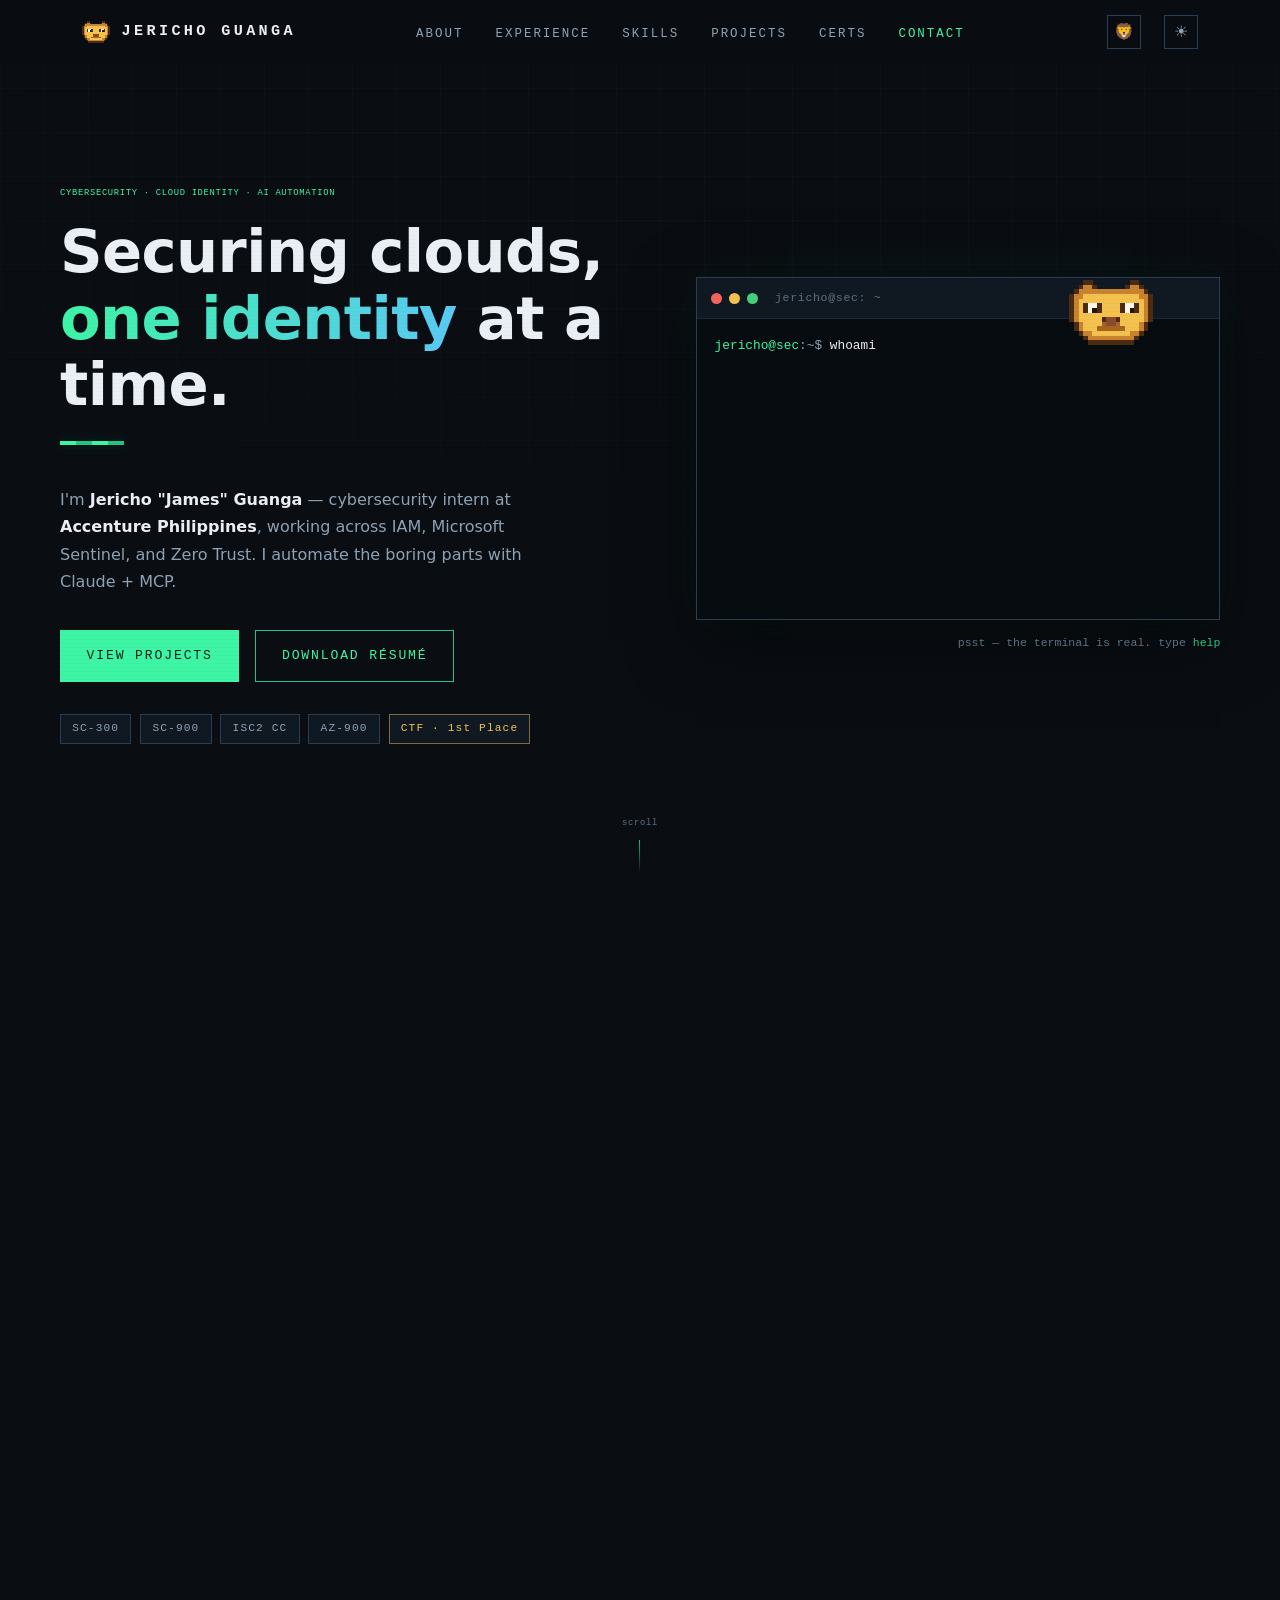
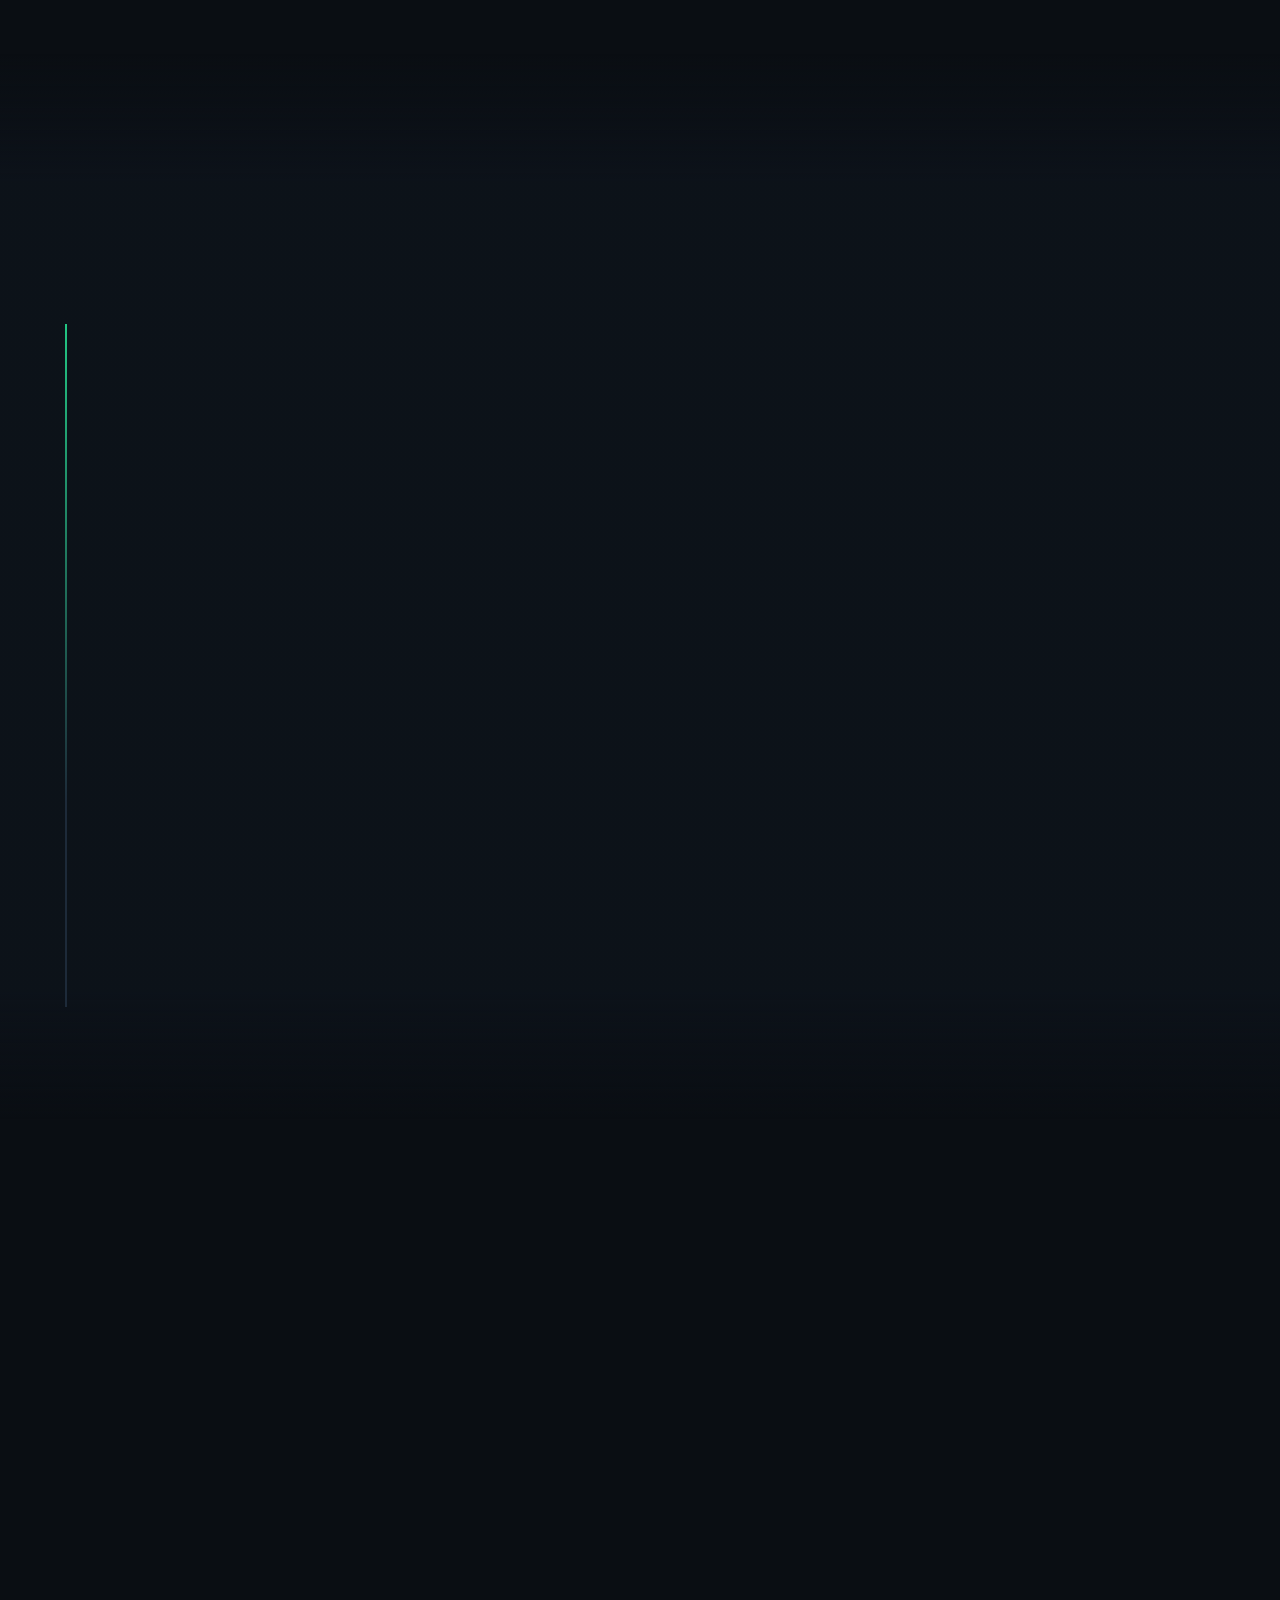
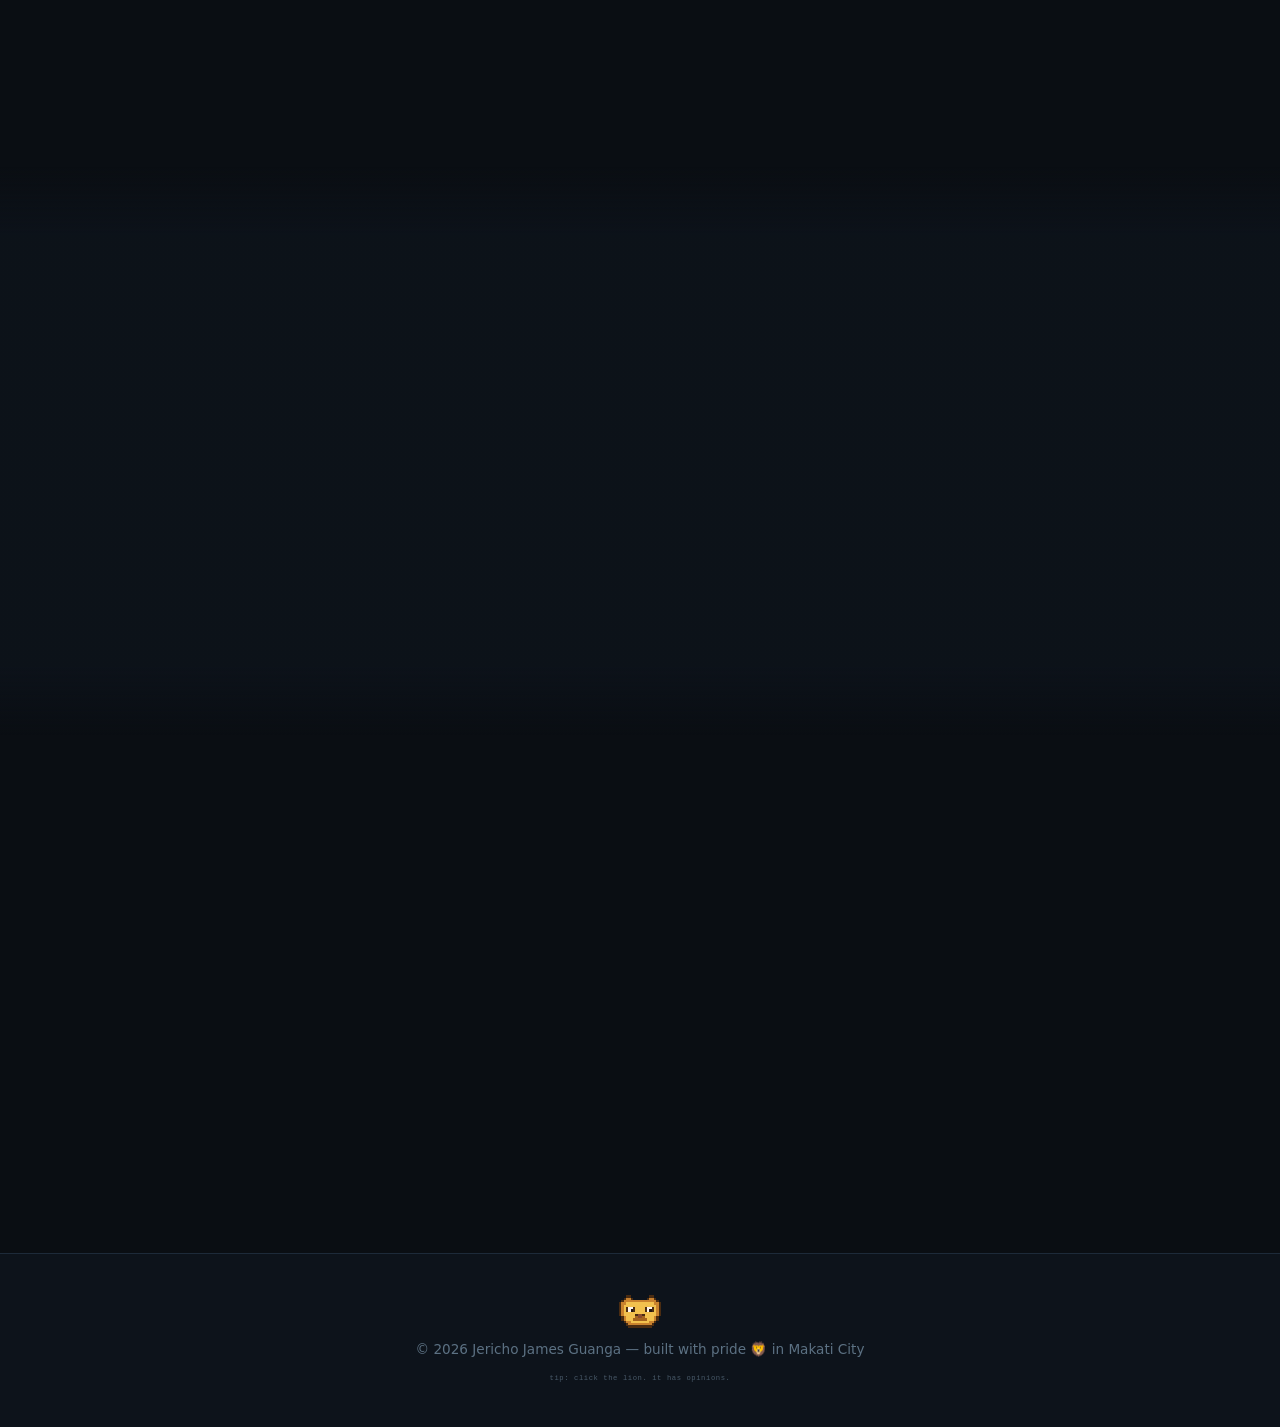
==== commit 82684389: "Mascot switcher: crab, lion, and bear all live together - Snips the crab is back, joined by Leo the " ====
--- a/index.html
+++ b/index.html
@@ -52,6 +52,7 @@
         <li><a href="#contact" class="nav-cta">Contact</a></li>
       </ul>
       <div class="nav-right">
+        <button class="theme-toggle" id="mascotToggle" aria-label="Switch mascot">🦁</button>
         <button class="theme-toggle" id="themeToggle" aria-label="Switch to light mode">☀</button>
         <button class="nav-burger" id="navBurger" aria-label="Open menu" aria-expanded="false">
           <span></span><span></span><span></span>
@@ -434,7 +435,7 @@
         <h2 class="section-title reveal">Let's connect</h2>
         <div class="divider divider-center reveal" aria-hidden="true"></div>
         <p class="contact-sub reveal">
-          Looking for someone who speaks both <strong>KQL</strong> and <strong>lion</strong>?<br />
+          Looking for someone who speaks both <strong>KQL</strong> and <strong id="mascotWord">lion</strong>?<br />
           I'm open to security operations, IAM, and AI-automation roles.
         </p>
         <div class="contact-ctas reveal">
@@ -449,8 +450,8 @@
   <footer class="footer">
     <div class="footer-inner">
       <span class="footer-crab" id="footerCrab" aria-hidden="true"></span>
-      <p>© 2026 Jericho James Guanga — built with pride 🦁 in Makati City</p>
-      <p class="footer-tip pixel-font">tip: click the lion. it has opinions.</p>
+      <p>© 2026 Jericho James Guanga — built with pride <span id="footerEmoji">🦁</span> in Makati City</p>
+      <p class="footer-tip pixel-font" id="footerTip">tip: click the lion. it has opinions.</p>
     </div>
   </footer>
 
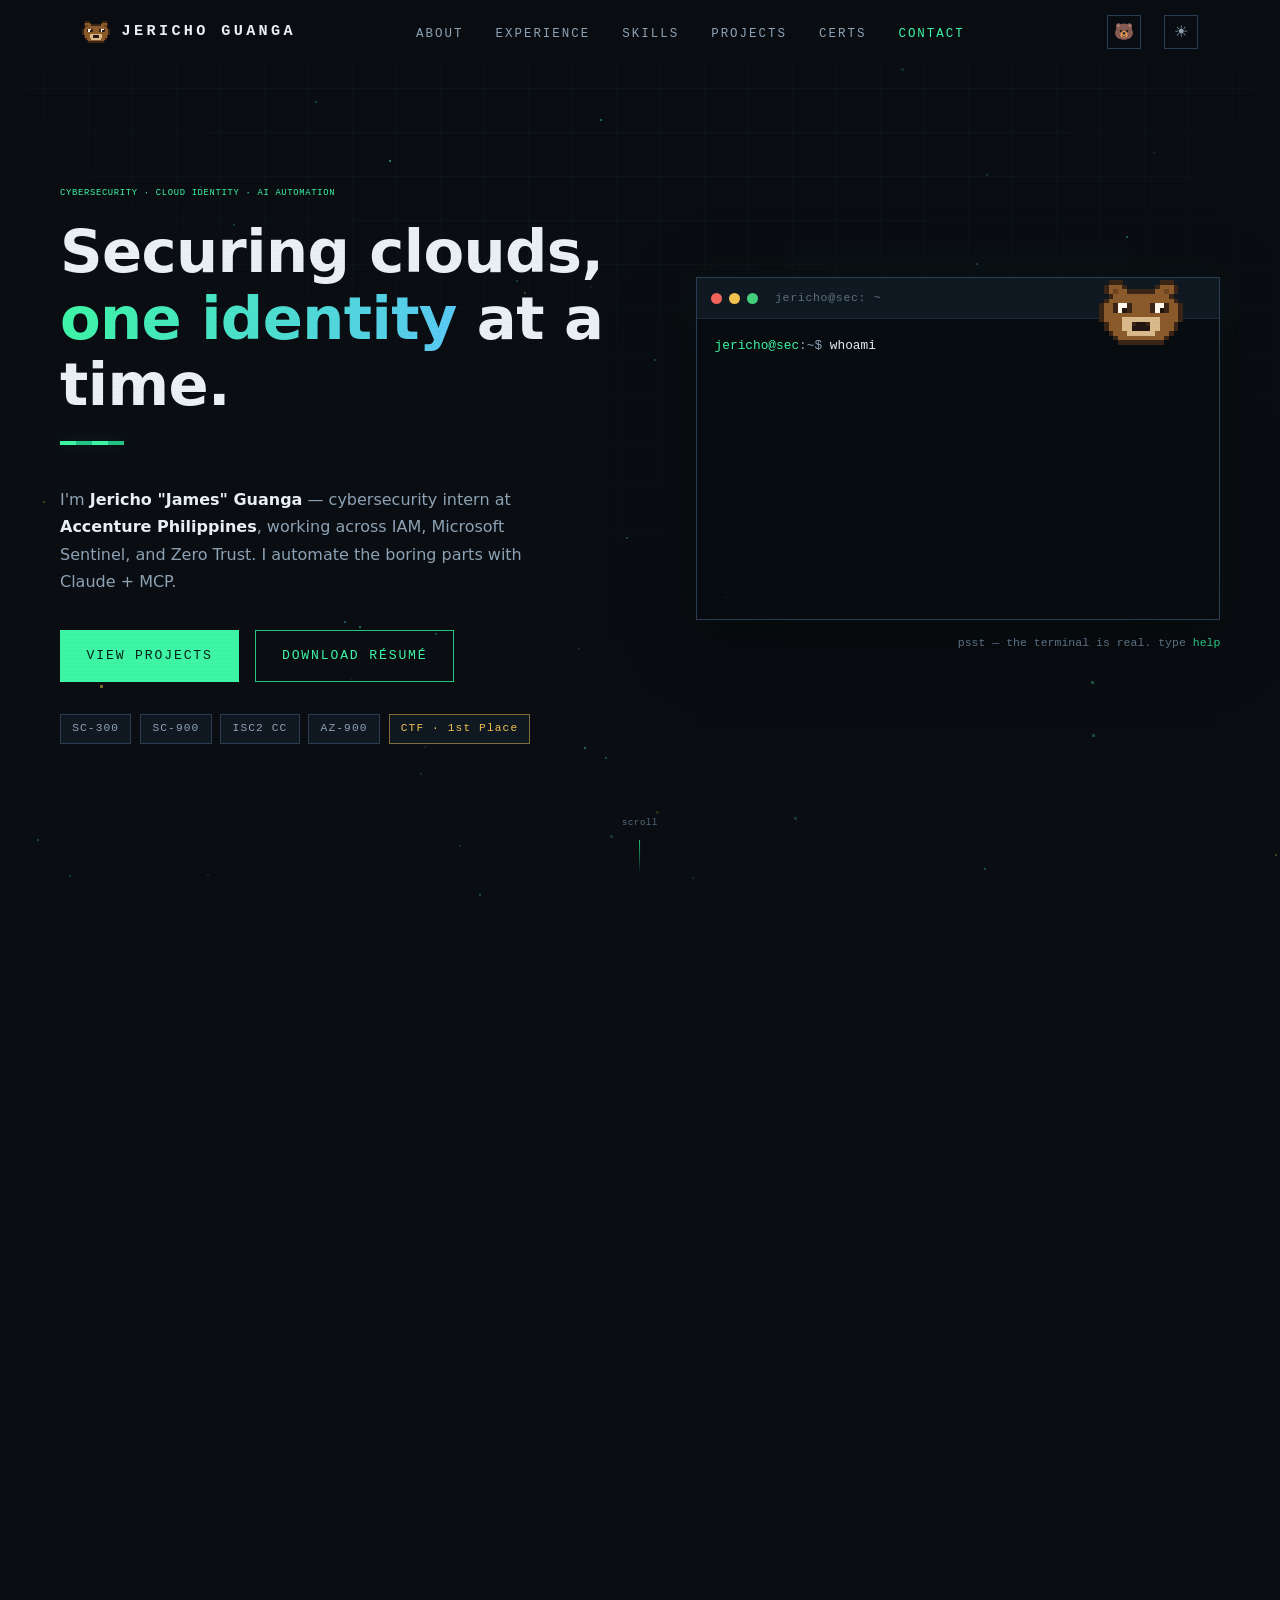
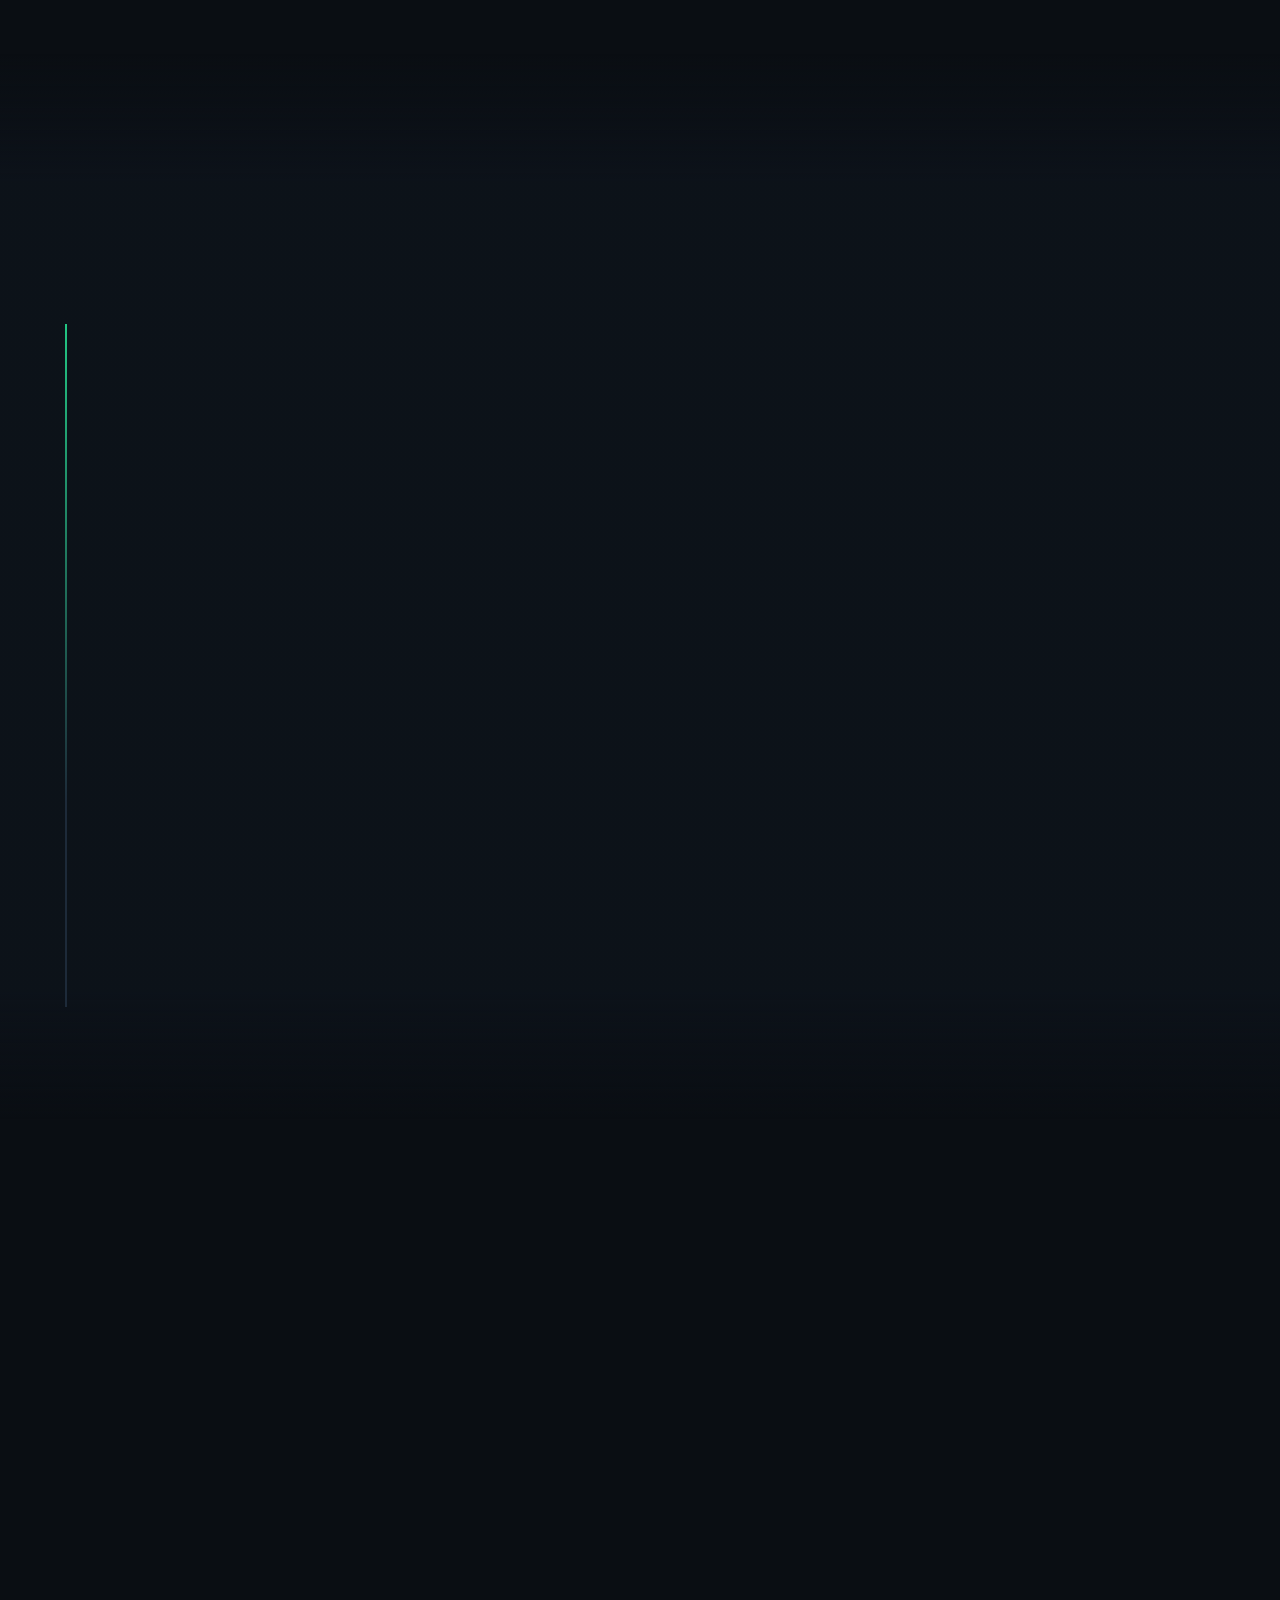
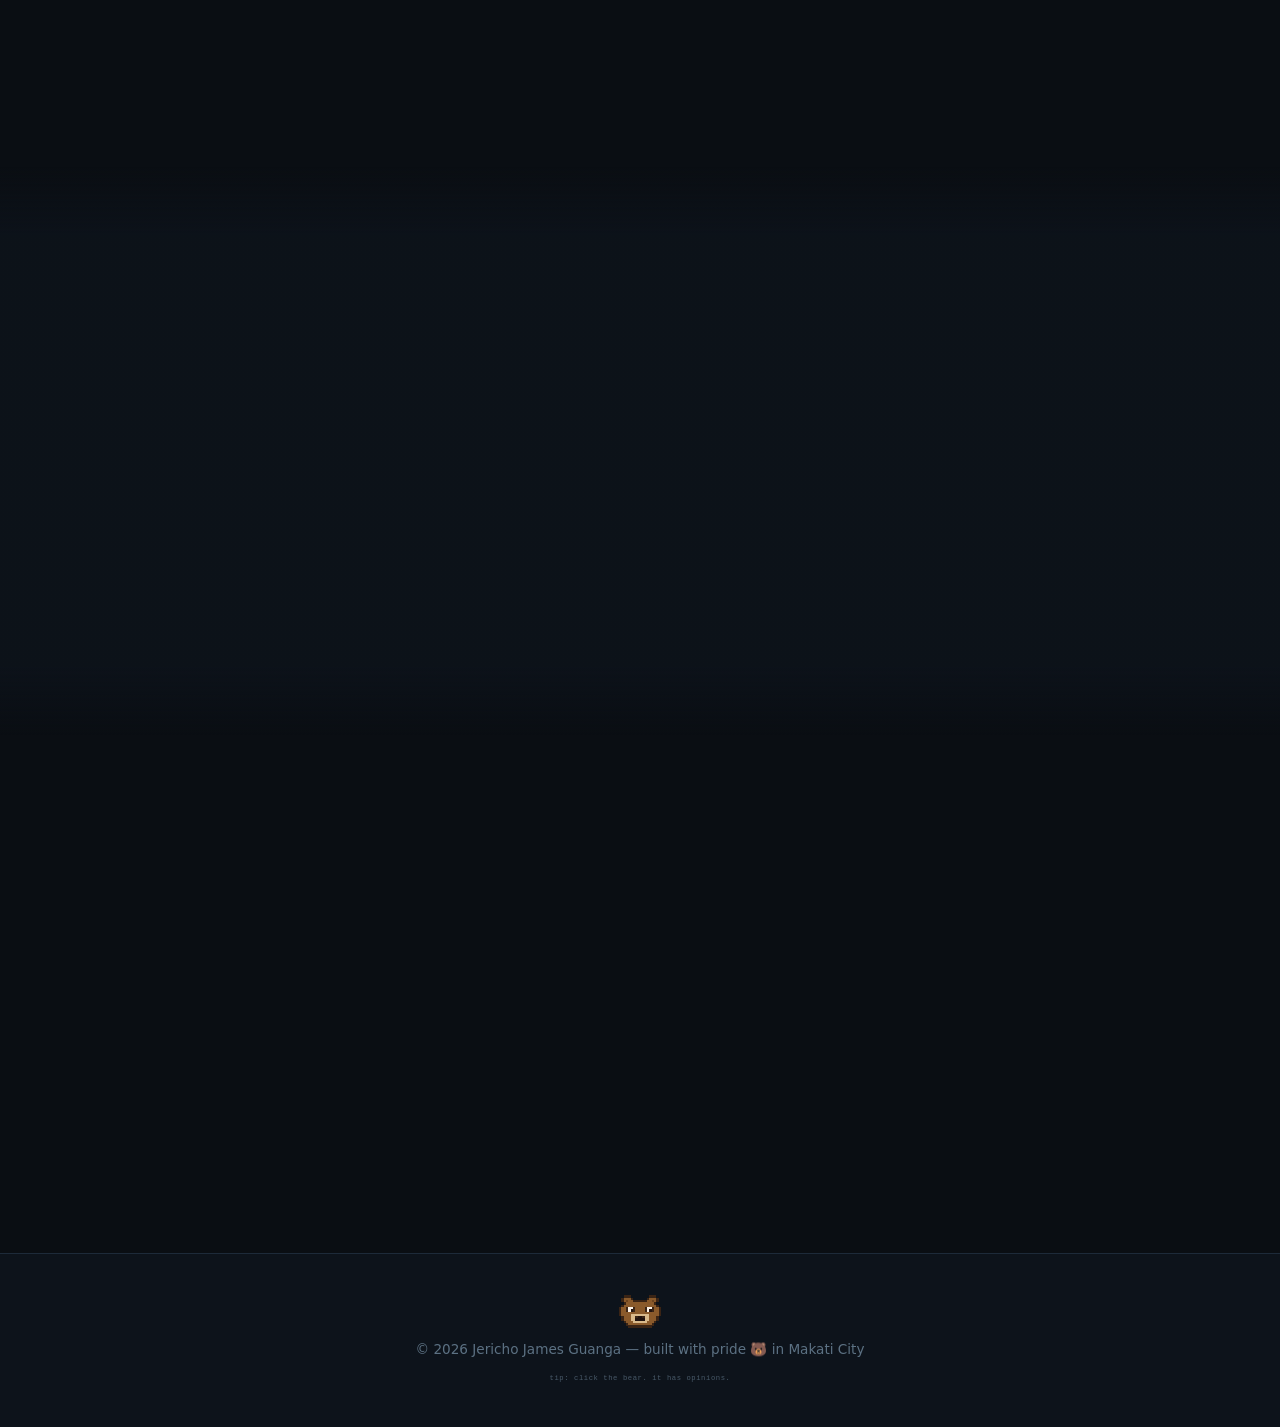
==== commit 18e0690d: "Bjorn the bear is now the default mascot Default mascot, favicon, bubble greeting, footer, and og de" ====
--- a/index.html
+++ b/index.html
@@ -15,7 +15,7 @@
   <meta property="og:type" content="website" />
   <meta property="og:url" content="https://newtonsuu.github.io/Portfolio_v2/" />
   <meta property="og:title" content="Jericho Guanga — Cybersecurity Portfolio" />
-  <meta property="og:description" content="Cloud identity, security operations, and AI automation. Guarded by a very serious pixel lion." />
+  <meta property="og:description" content="Cloud identity, security operations, and AI automation. Guarded by a very serious pixel bear." />
   <meta property="og:image" content="https://github.com/newtonsuu.png?size=400" />
   <meta name="twitter:card" content="summary" />
 
@@ -23,7 +23,7 @@
   <link rel="preconnect" href="https://fonts.gstatic.com" crossorigin />
   <link href="https://fonts.googleapis.com/css2?family=Space+Grotesk:wght@300;400;500;600;700&family=JetBrains+Mono:ital,wght@0,400;0,500;0,700;1,400&family=Press+Start+2P&display=swap" rel="stylesheet" />
 
-  <link rel="icon" id="favicon" href="data:image/svg+xml,%3Csvg xmlns='http://www.w3.org/2000/svg' viewBox='0 0 8 8' shape-rendering='crispEdges'%3E%3Crect x='1' y='0' width='6' height='1' fill='%23c9822e'/%3E%3Crect x='0' y='1' width='8' height='6' fill='%23c9822e'/%3E%3Crect x='1' y='7' width='6' height='1' fill='%23c9822e'/%3E%3Crect x='2' y='2' width='4' height='4' fill='%23f2c14e'/%3E%3Crect x='2' y='3' width='1' height='1' fill='%23221410'/%3E%3Crect x='5' y='3' width='1' height='1' fill='%23221410'/%3E%3Crect x='3' y='4' width='2' height='1' fill='%238a4b2d'/%3E%3C/svg%3E" />
+  <link rel="icon" id="favicon" href="data:image/svg+xml,%3Csvg xmlns='http://www.w3.org/2000/svg' viewBox='0 0 8 8' shape-rendering='crispEdges'%3E%3Crect x='0' y='0' width='2' height='2' fill='%238a5a2b'/%3E%3Crect x='6' y='0' width='2' height='2' fill='%238a5a2b'/%3E%3Crect x='1' y='1' width='6' height='6' fill='%238a5a2b'/%3E%3Crect x='2' y='4' width='4' height='3' fill='%23d9b98a'/%3E%3Crect x='2' y='3' width='1' height='1' fill='%23221410'/%3E%3Crect x='5' y='3' width='1' height='1' fill='%23221410'/%3E%3Crect x='3' y='5' width='2' height='1' fill='%23221410'/%3E%3C/svg%3E" />
 
   <link rel="stylesheet" href="styles.css" />
 </head>
@@ -52,7 +52,7 @@
         <li><a href="#contact" class="nav-cta">Contact</a></li>
       </ul>
       <div class="nav-right">
-        <button class="theme-toggle" id="mascotToggle" aria-label="Switch mascot">🦁</button>
+        <button class="theme-toggle" id="mascotToggle" aria-label="Switch mascot">🐻</button>
         <button class="theme-toggle" id="themeToggle" aria-label="Switch to light mode">☀</button>
         <button class="nav-burger" id="navBurger" aria-label="Open menu" aria-expanded="false">
           <span></span><span></span><span></span>
@@ -102,7 +102,7 @@
         <div class="hero-terminal reveal reveal-delay-1">
           <!-- the lion lives here, perched on the terminal -->
           <div class="crab-wrap" id="crabWrap">
-            <div class="crab-bubble" id="crabBubble" role="status">roar! 🦁</div>
+            <div class="crab-bubble" id="crabBubble" role="status">rawr. 🐻</div>
             <div class="crab" id="crab" title="click me!"></div>
           </div>
 
@@ -435,7 +435,7 @@
         <h2 class="section-title reveal">Let's connect</h2>
         <div class="divider divider-center reveal" aria-hidden="true"></div>
         <p class="contact-sub reveal">
-          Looking for someone who speaks both <strong>KQL</strong> and <strong id="mascotWord">lion</strong>?<br />
+          Looking for someone who speaks both <strong>KQL</strong> and <strong id="mascotWord">bear</strong>?<br />
           I'm open to security operations, IAM, and AI-automation roles.
         </p>
         <div class="contact-ctas reveal">
@@ -450,8 +450,8 @@
   <footer class="footer">
     <div class="footer-inner">
       <span class="footer-crab" id="footerCrab" aria-hidden="true"></span>
-      <p>© 2026 Jericho James Guanga — built with pride <span id="footerEmoji">🦁</span> in Makati City</p>
-      <p class="footer-tip pixel-font" id="footerTip">tip: click the lion. it has opinions.</p>
+      <p>© 2026 Jericho James Guanga — built with pride <span id="footerEmoji">🐻</span> in Makati City</p>
+      <p class="footer-tip pixel-font" id="footerTip">tip: click the bear. it has opinions.</p>
     </div>
   </footer>
 
--- a/styles.css
+++ b/styles.css
@@ -414,7 +414,7 @@
   position: relative;
   opacity: 0; translate: 0 6px; pointer-events: none;
   transition: opacity 0.25s, translate 0.25s;
-  min-width: 150px; max-width: 320px; width: max-content;
+  width: max-content; max-width: min(320px, 74vw);
   text-align: center;
   white-space: normal;
 }
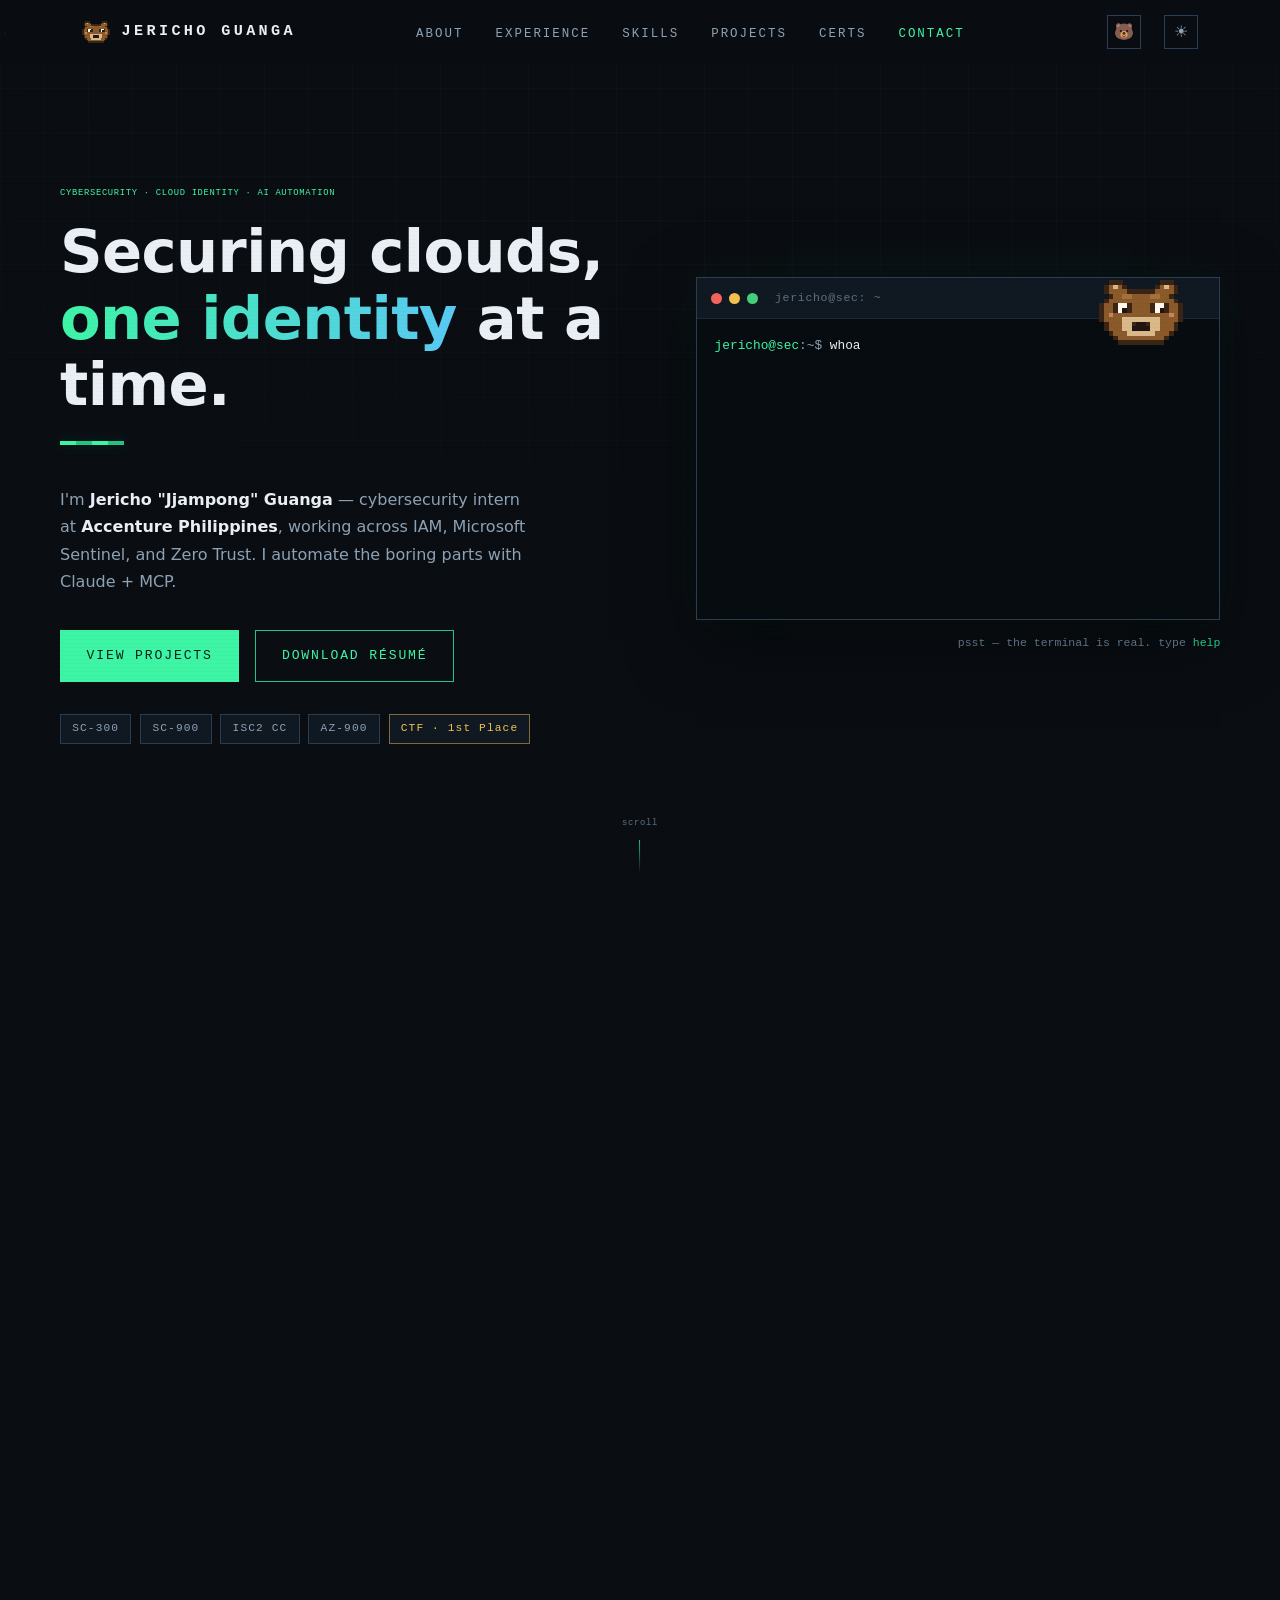
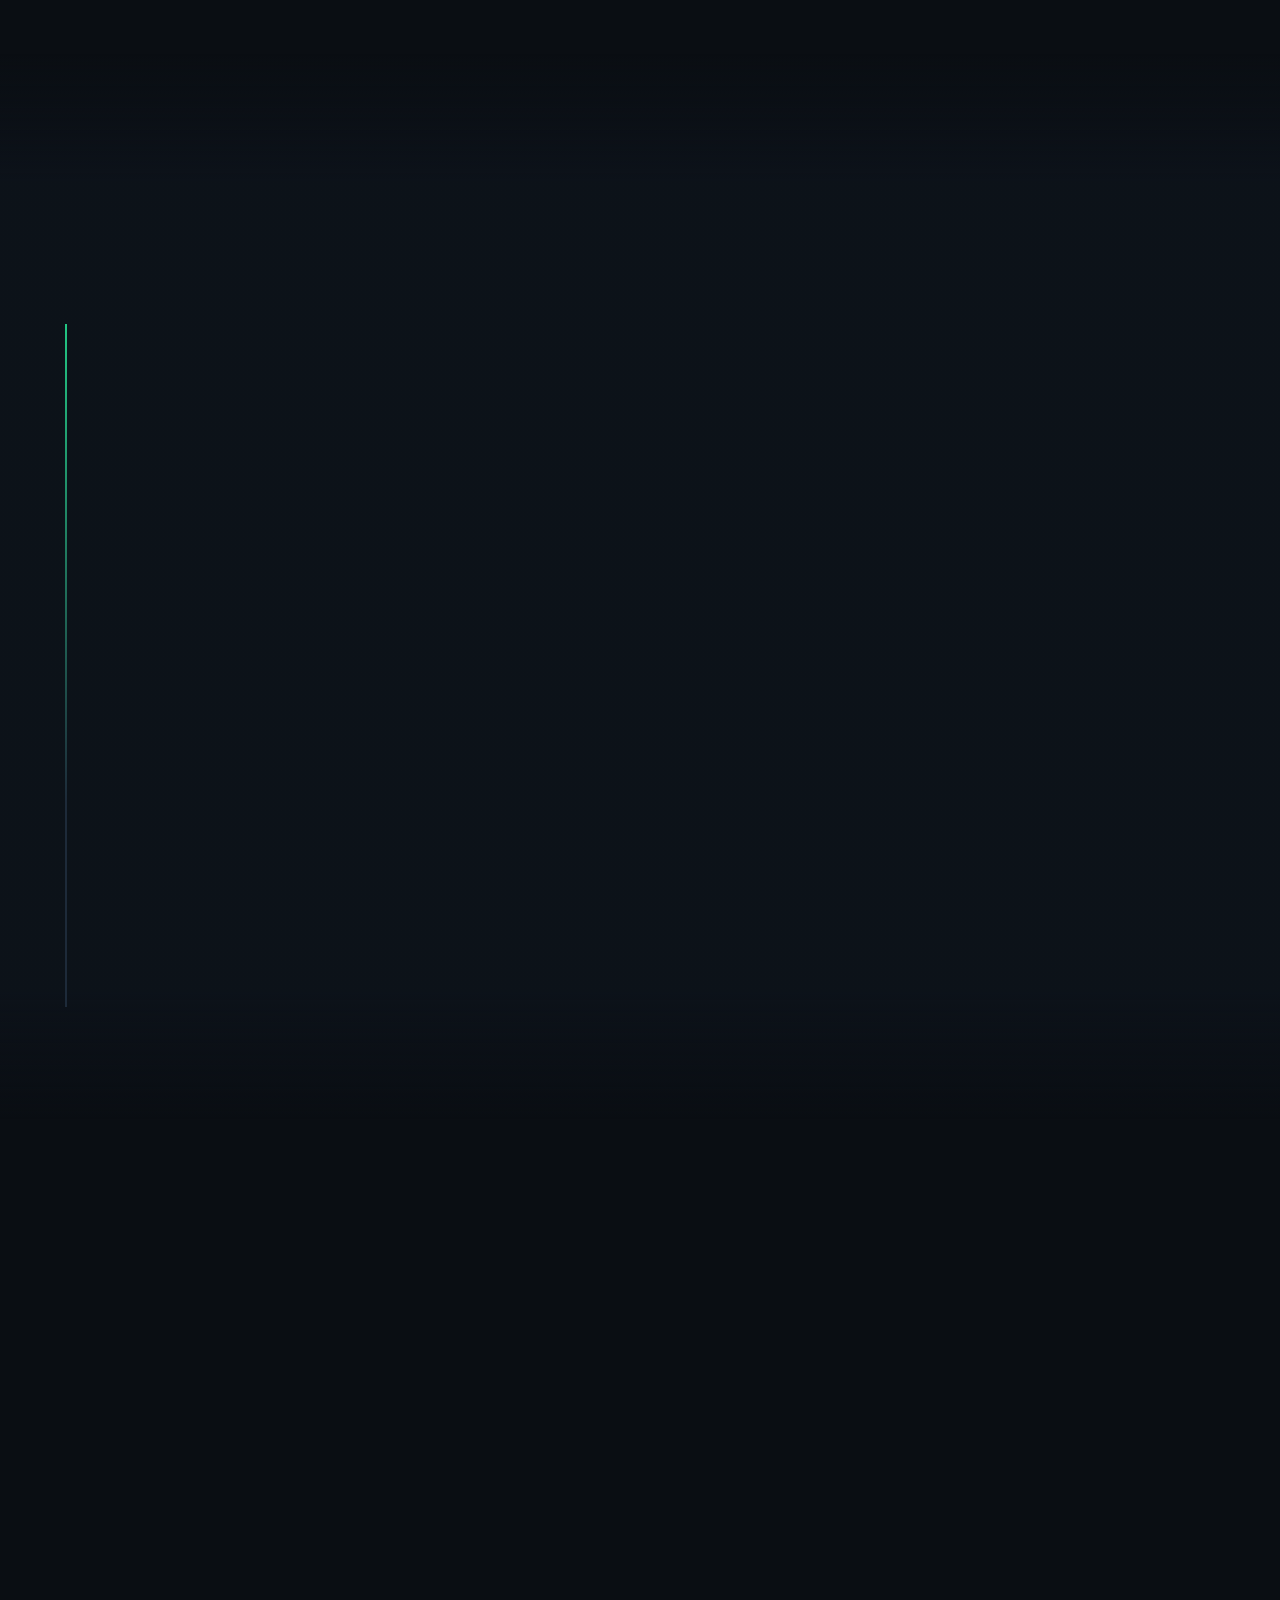
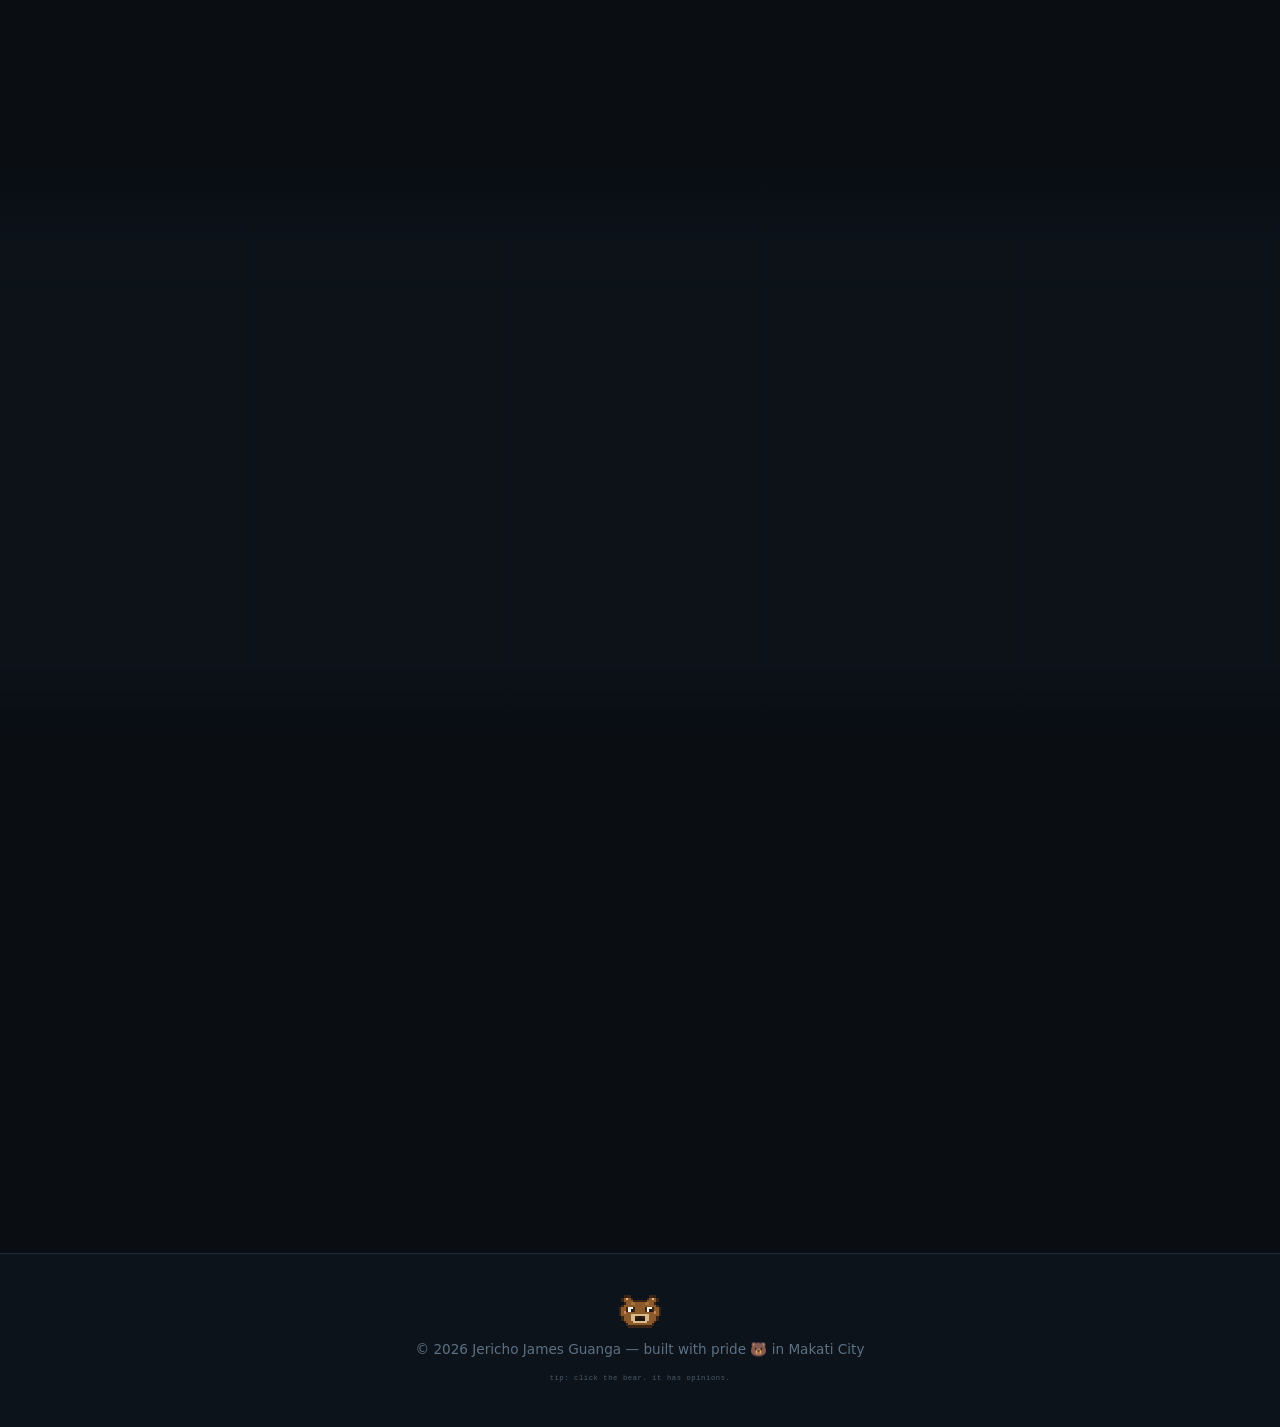
==== commit 8c1adbe1: "Personal touches: Jjampong, Euni, and a leo-themed 404" ====
--- a/index.html
+++ b/index.html
@@ -82,7 +82,7 @@
           </h1>
           <div class="divider" aria-hidden="true"></div>
           <p class="hero-sub">
-            I'm <strong>Jericho "James" Guanga</strong> — cybersecurity intern at
+            I'm <strong>Jericho "Jjampong" Guanga</strong> — cybersecurity intern at
             <strong>Accenture Philippines</strong>, working across IAM, Microsoft Sentinel,
             and Zero Trust. I automate the boring parts with Claude&nbsp;+&nbsp;MCP.
           </p>
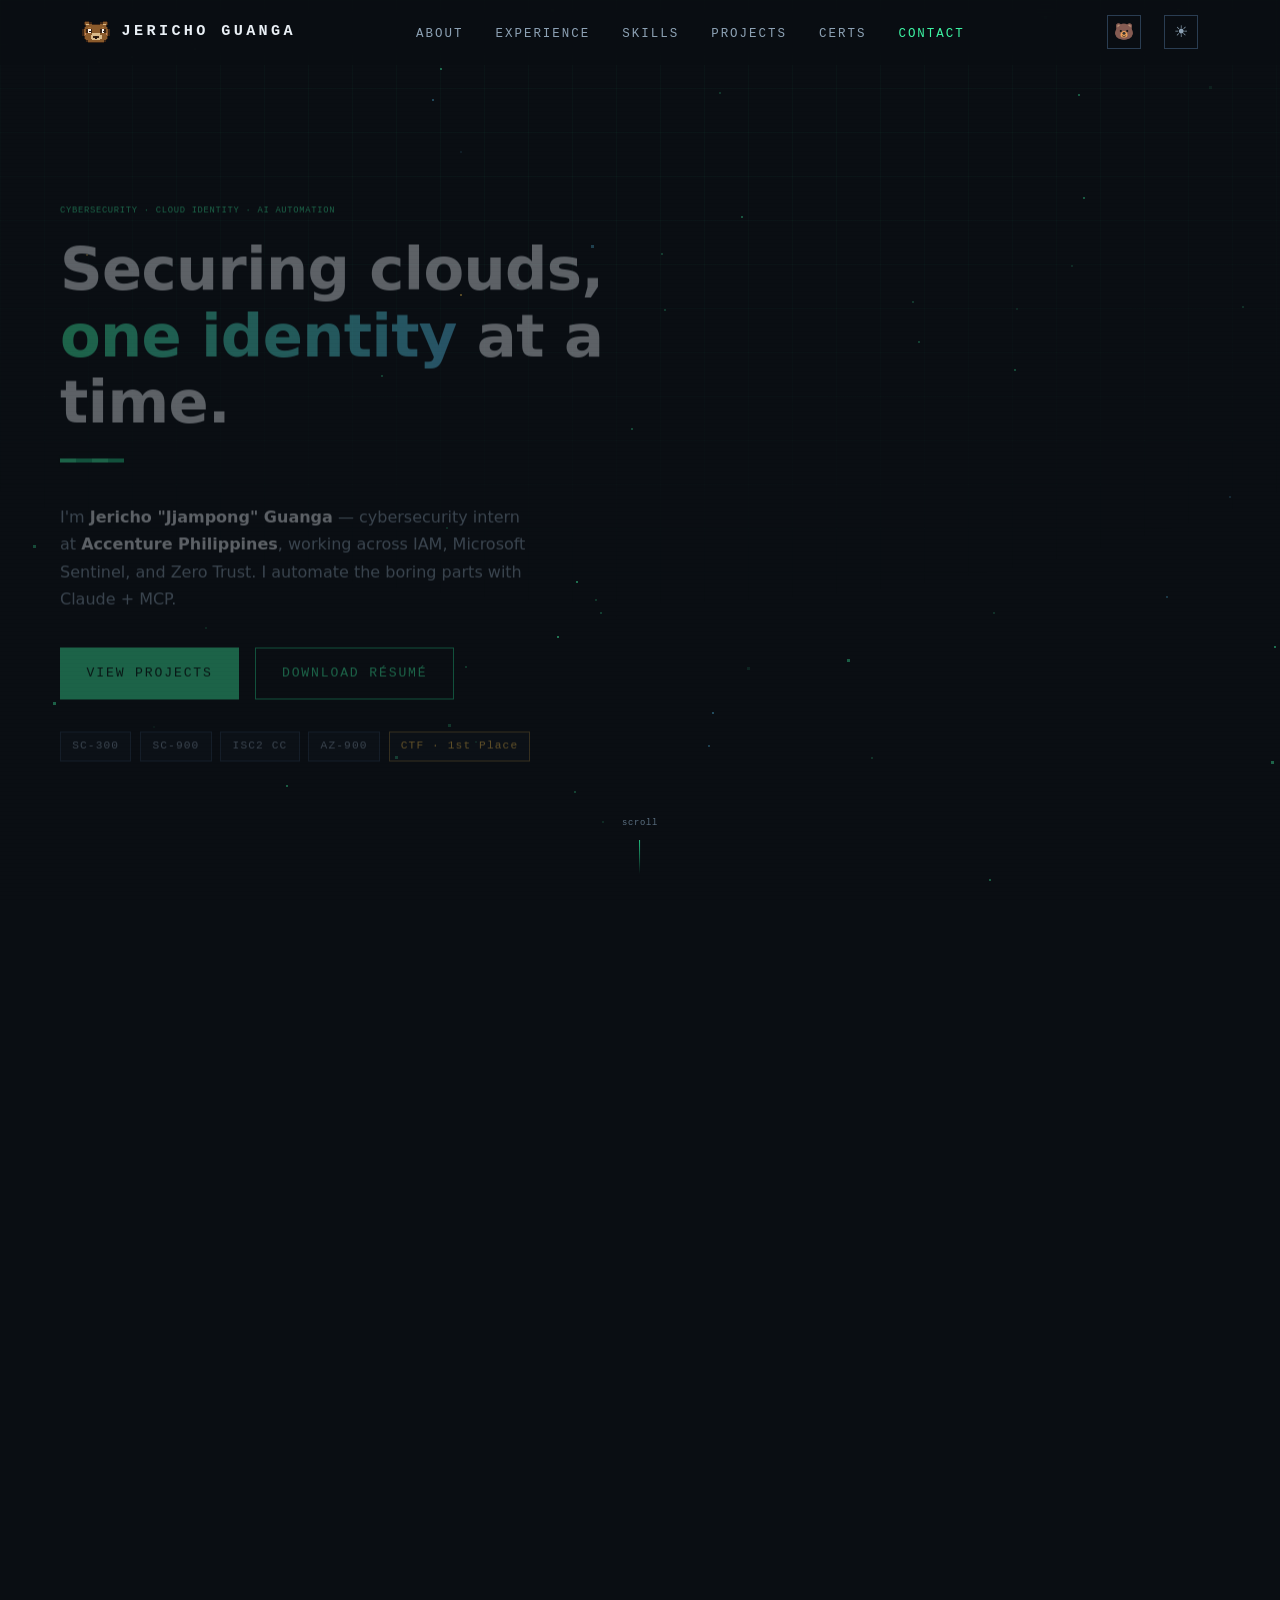
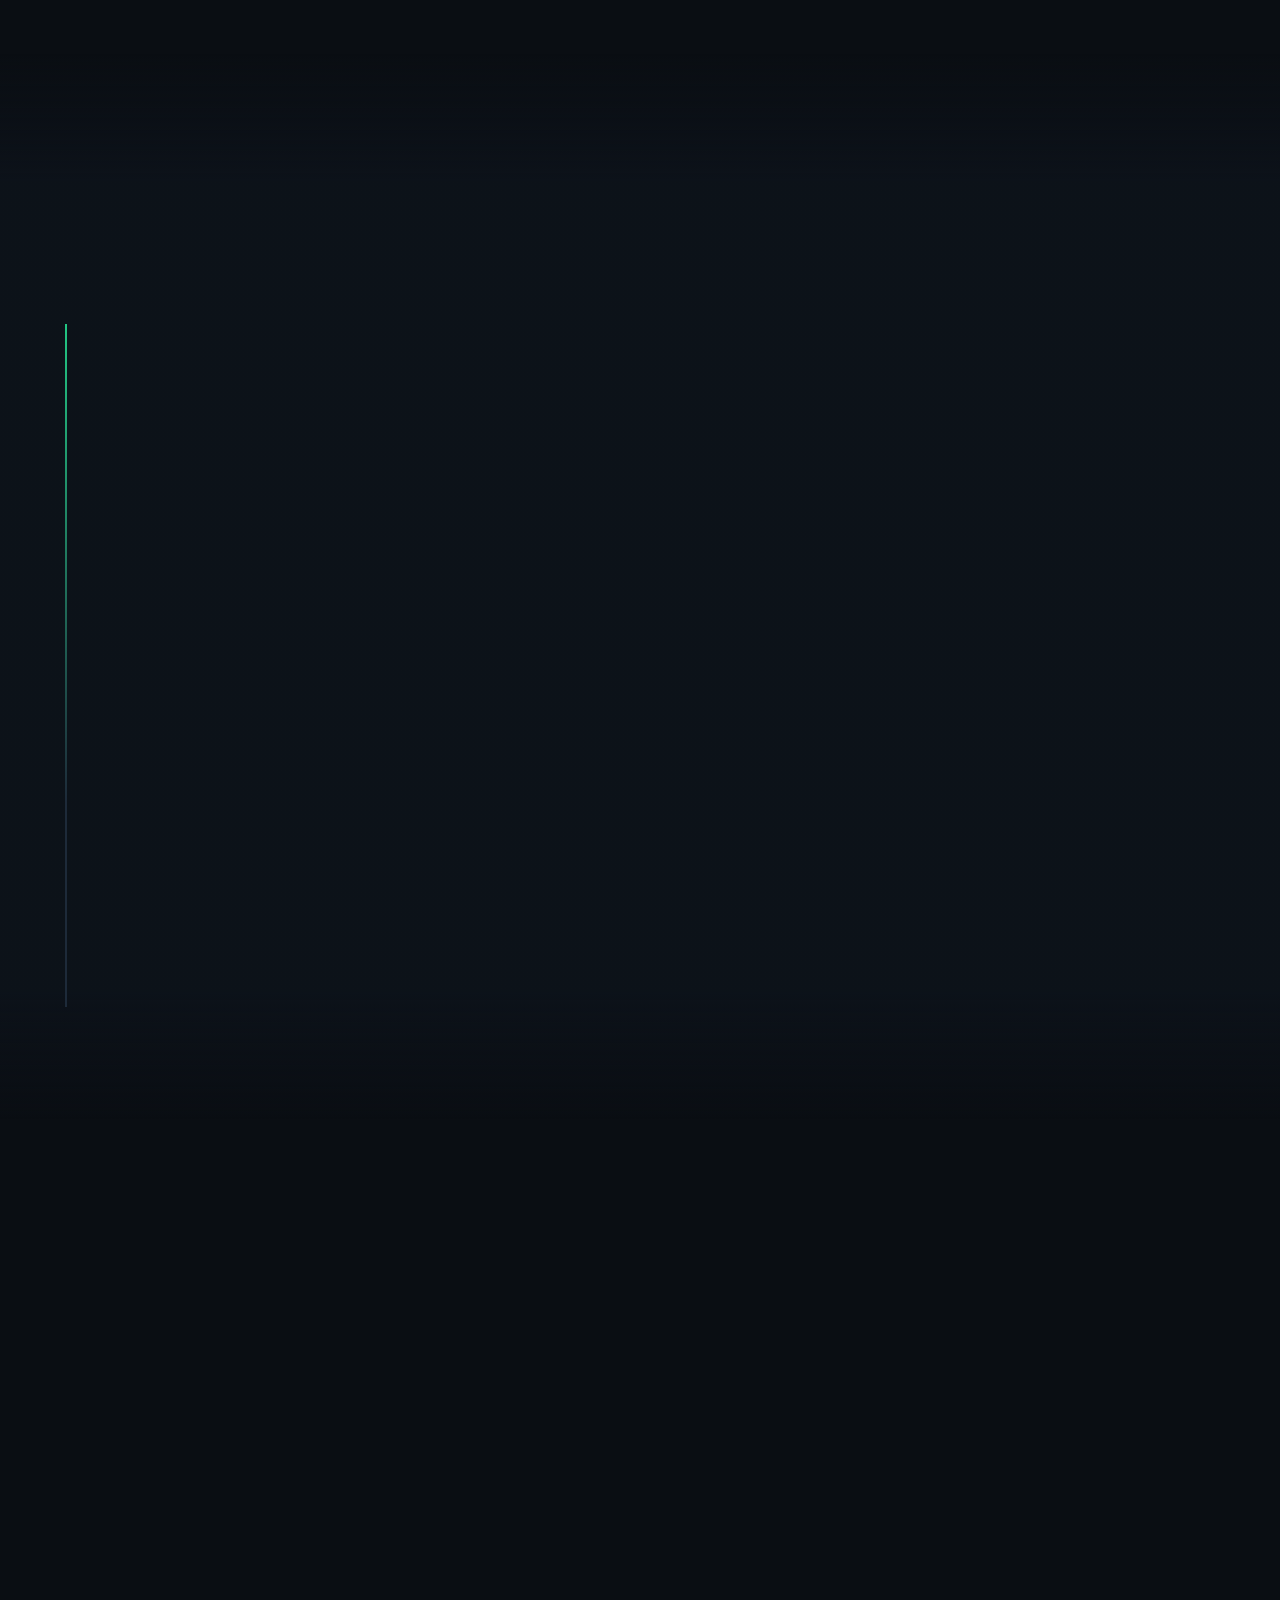
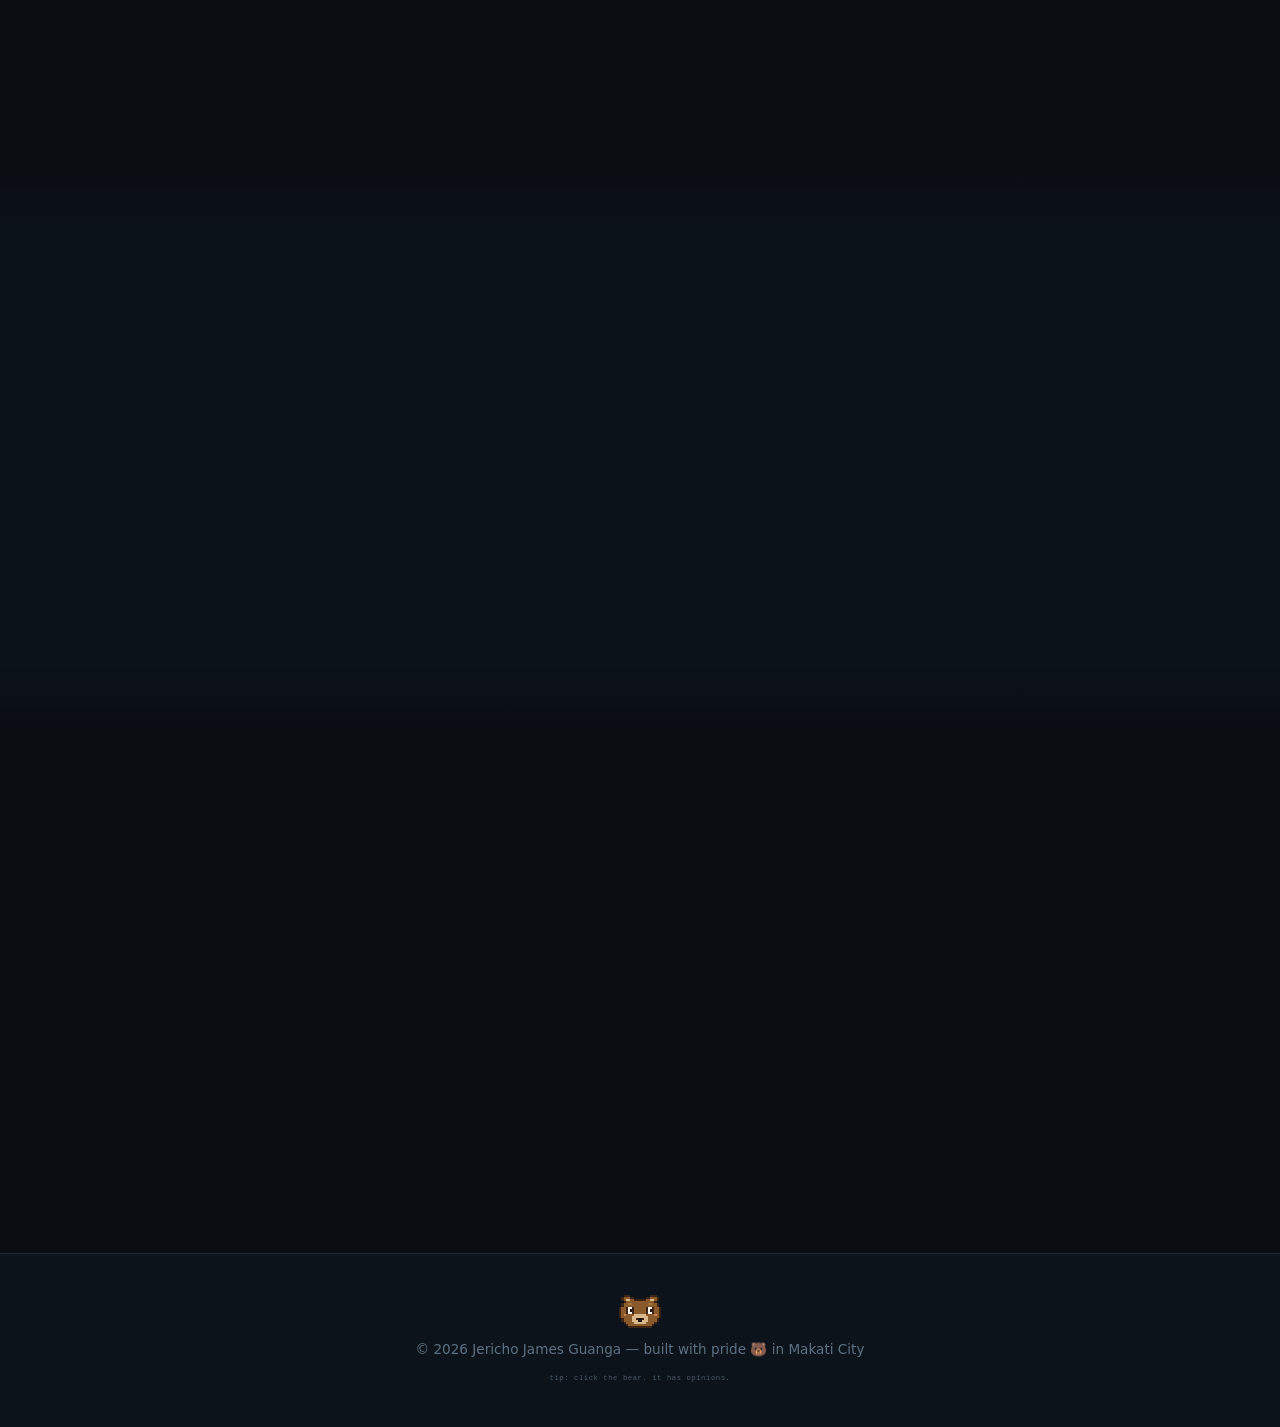
==== commit dd916f69: "Update index.html" ====
--- a/index.html
+++ b/index.html
@@ -135,21 +135,18 @@
         <div class="about-grid">
           <div class="about-text reveal">
             <p>
-              I'm an entry-level cybersecurity professional from <strong>Makati City, Philippines</strong>,
-              currently in the <strong>Cyber Mastery Program at Accenture</strong> — provisioning identities,
-              tuning Conditional Access, and triaging Sentinel alerts with KQL by day.
-            </p>
-            <p>
-              What makes me a little different: I build <strong>AI agents</strong> that do security work.
-              I wire up <strong>Anthropic Claude</strong> with <strong>Model Context Protocol (MCP)</strong> servers
-              against Entra ID, Microsoft Graph, and Sentinel — so access reports, alert summaries, and admin
-              checks run themselves.
-            </p>
-            <p>
-              Off the clock I play CTFs (took <strong>1st place</strong> with OSINT and video steganography),
-              farm my way through <strong>Stardew Valley</strong>, and ship side projects. I'm a
-              <strong>Leo</strong> — golden, a little loud about security findings, and very patient
-              when stalking a problem.
+              I'm a cybersecurity professional based in <strong>Makati City, Philippines</strong>, 
+              currently completing the <strong>Cyber Mastery Program at Accenture</strong>,
+              where I build AI-powered automations for cybersecurity workflows.
+            </p>
+            <p> 
+              I build <strong>AI-powered security agents</strong> by connecting <strong>Anthropic Claude</strong>
+              with <strong>Model Context Protocol (MCP)</strong> servers, Entra ID, Microsoft Graph, and Microsoft Sentinel. 
+              These agents help automate access reviews, generate alert summaries, perform administrative checks, and support security investigations. 
+            </p>
+            <p> Outside cybersecurity, I compete in CTFs, including a <strong>1st-place finish</strong> 
+              involving OSINT and video steganography, build side projects, and unwind with <strong>Stardew Valley</strong>. 
+              I enjoy solving complex problems and turning ideas into practical security tools. 
             </p>
           </div>
 
--- a/styles.css
+++ b/styles.css
@@ -356,7 +356,7 @@
 
 /* ---------- the lion ---------- */
 .crab-wrap {
-  position: absolute; top: -58px; right: 34px; z-index: 5;
+  position: absolute; top: -70px; right: 34px; z-index: 5;
   display: flex; flex-direction: column; align-items: center;
 }
 
